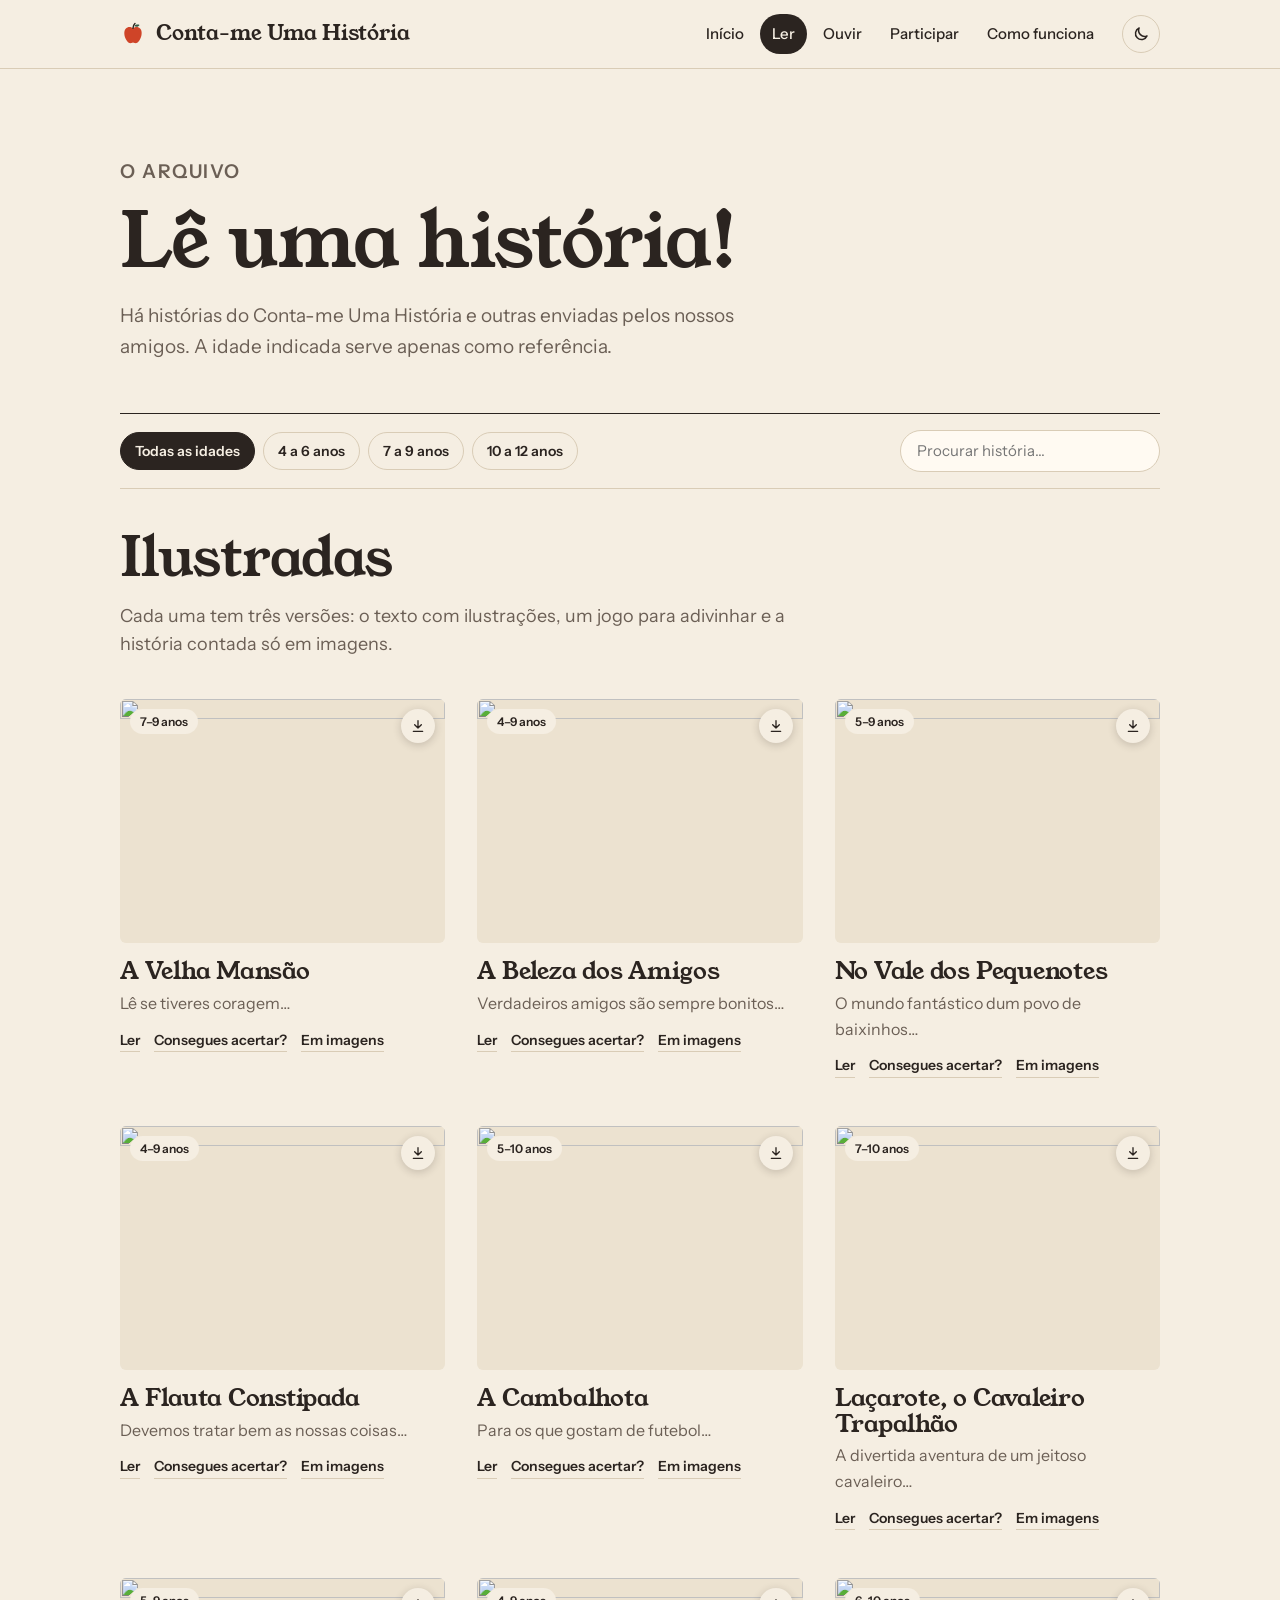
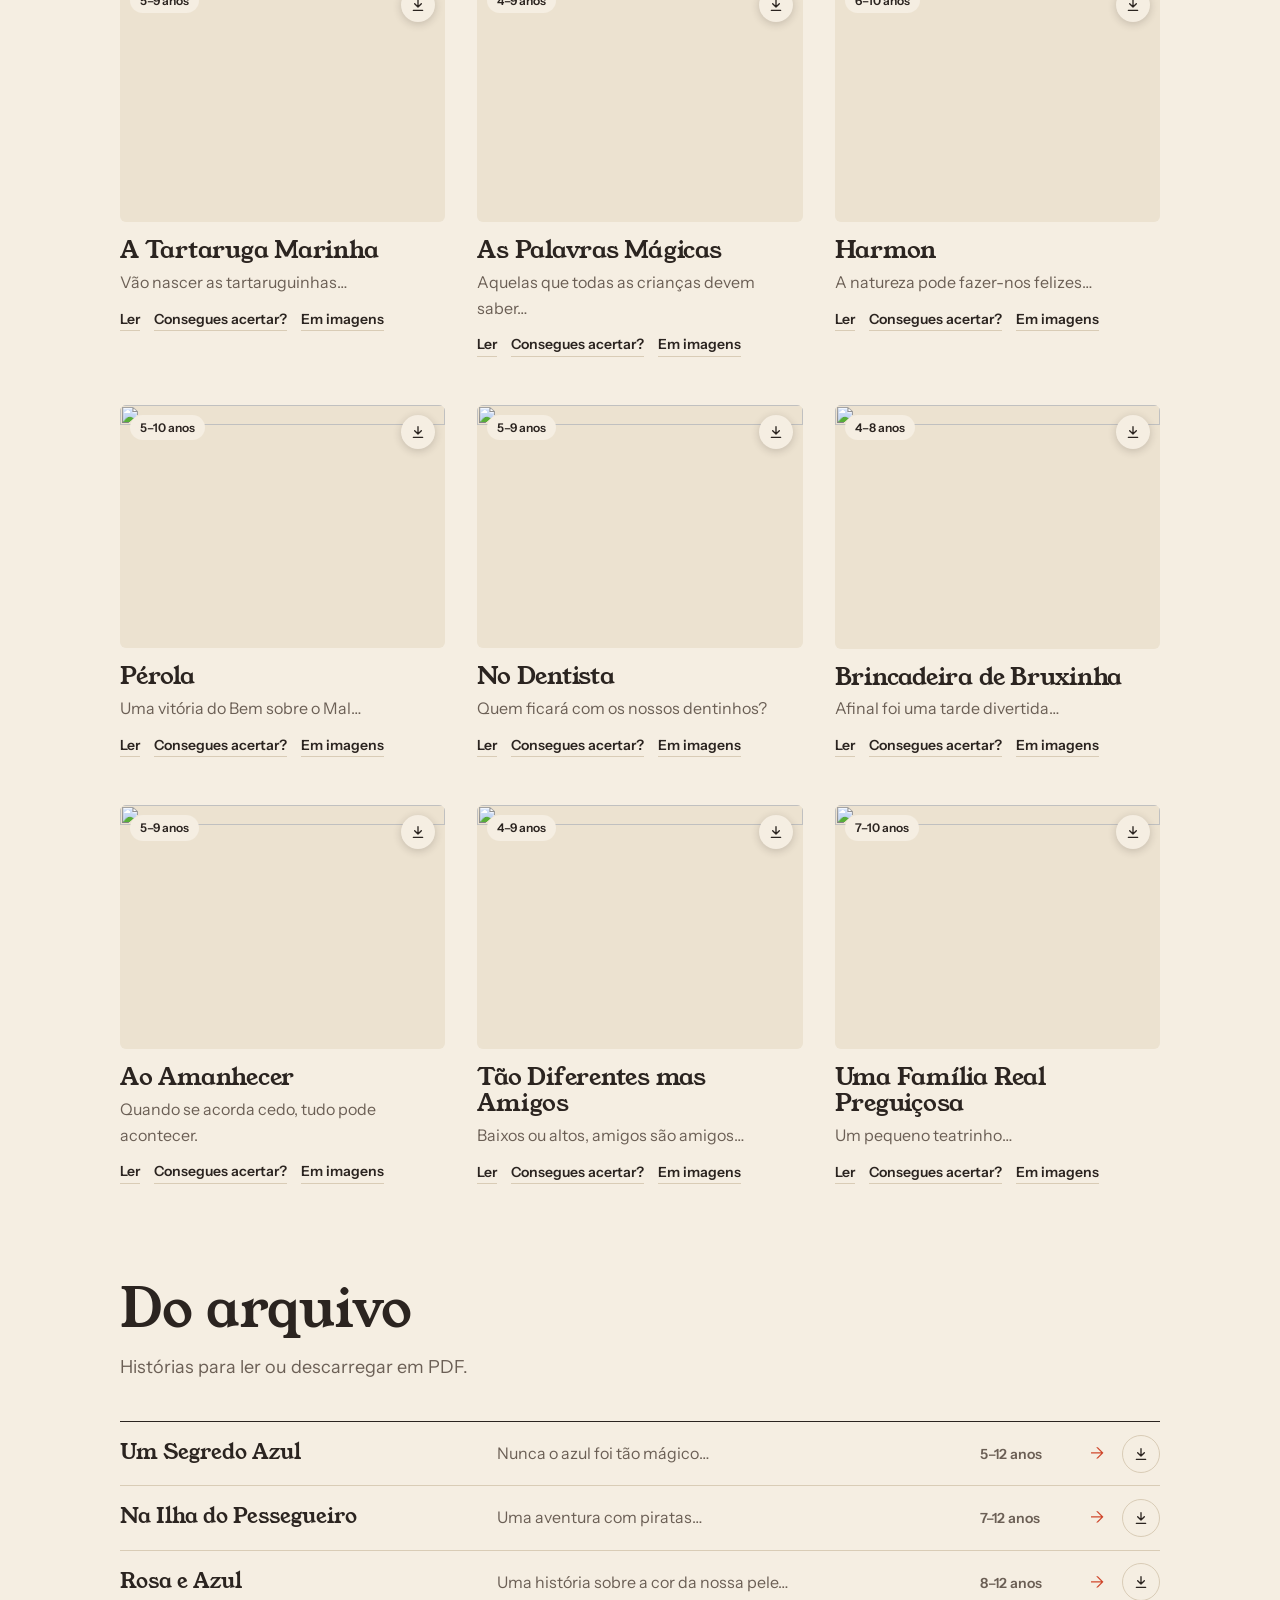
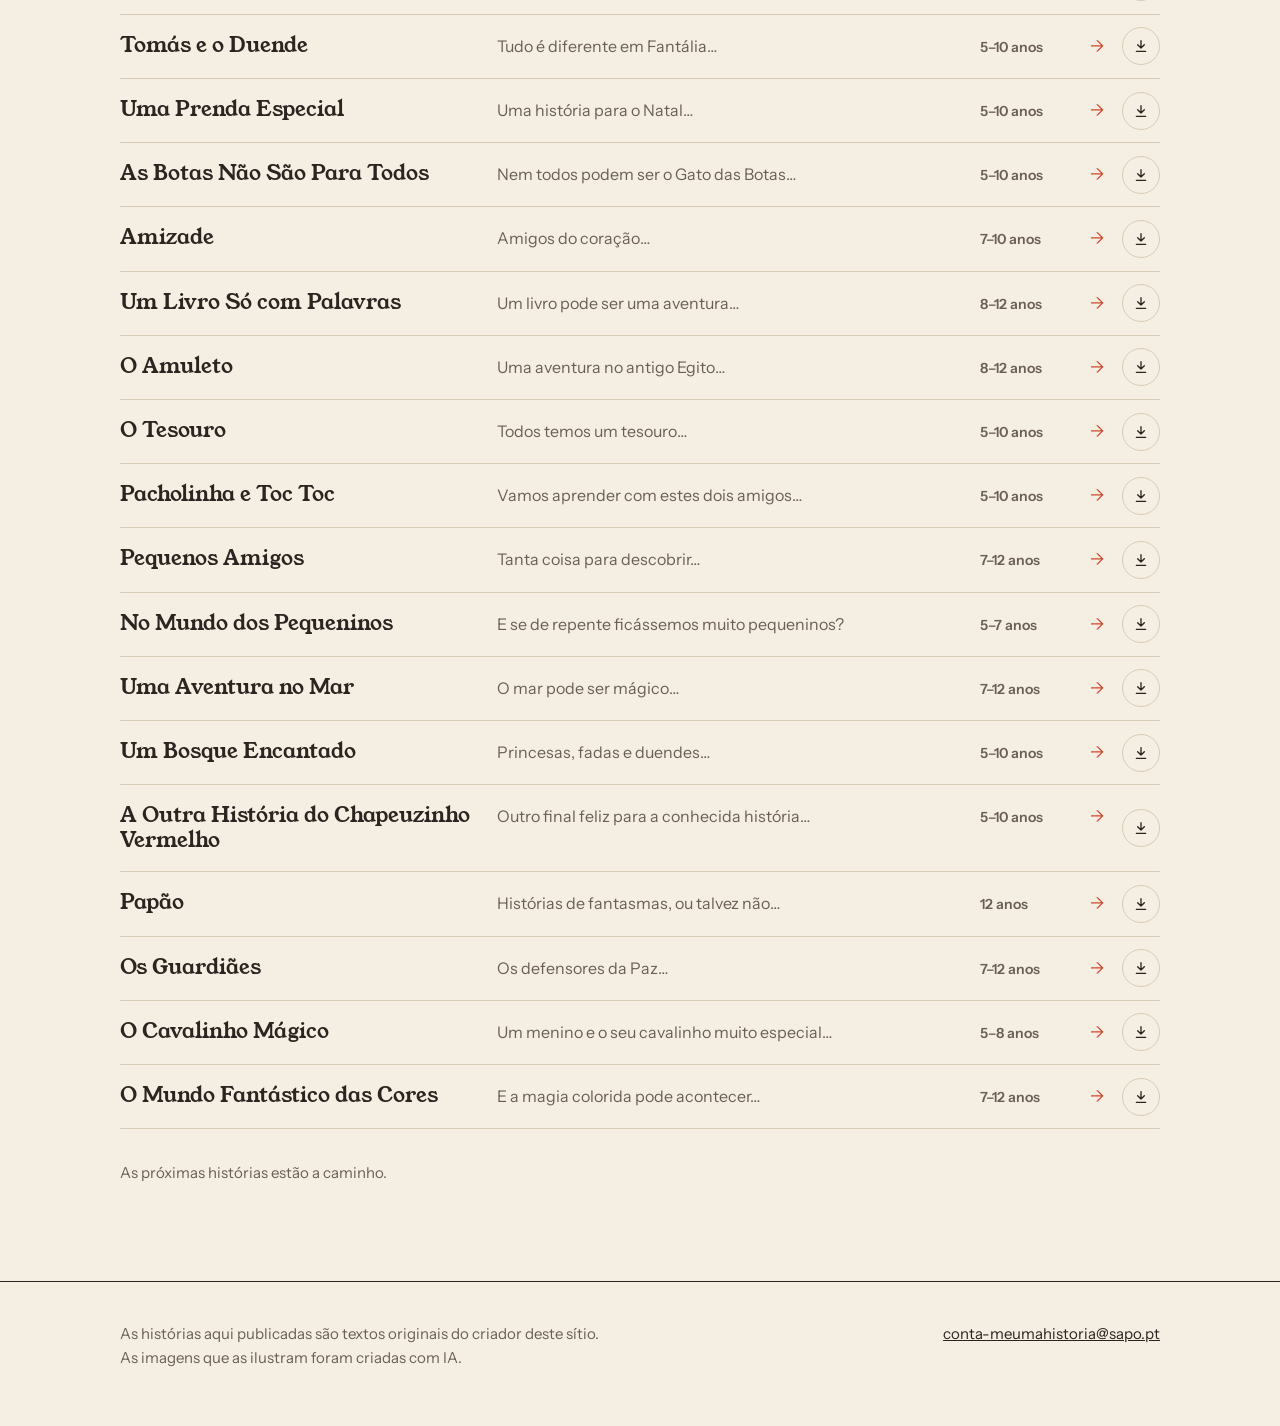
==== ler.html @ 6dd0d8d7 "Light and dark mode with a header toggle Co-Authored-By: Claude Opus 5.5 <noreply@anthropic.com>" ====
<!doctype html>
<html lang="pt-PT">
<head>
  <meta charset="utf-8">
  <meta name="viewport" content="width=device-width, initial-scale=1">
  <title>Ler · Conta-me Uma História</title>
  <script>
    // Tema antes de desenhar a página, para não piscar: o escolhido no botão ou, se nenhum, o do sistema.
    try { var tema = localStorage.getItem("tema"); } catch (e) {}
    document.documentElement.dataset.theme = tema || (matchMedia("(prefers-color-scheme: dark)").matches ? "dark" : "light");
  </script>
  <link rel="preconnect" href="https://fonts.googleapis.com">
  <link rel="preconnect" href="https://fonts.gstatic.com" crossorigin>
  <link href="https://fonts.googleapis.com/css2?family=Instrument+Sans:wght@400;500;600&family=Young+Serif&display=swap" rel="stylesheet">
  <link rel="stylesheet" href="assets/style.css">
</head>
<body data-page="ler">
  <div data-header></div>

  <main class="wrap">
    <header class="page-head">
      <p class="eyebrow">O arquivo</p>
      <h1>Lê uma história!</h1>
      <p>Há histórias do Conta-me Uma História e outras enviadas pelos nossos amigos. A idade indicada serve apenas como referência.</p>
    </header>

    <div class="toolbar">
      <div class="chips" role="group" aria-label="Filtrar por idade">
        <button class="chip" data-age="all" aria-pressed="true">Todas as idades</button>
        <button class="chip" data-age="4-6" aria-pressed="false">4 a 6 anos</button>
        <button class="chip" data-age="7-9" aria-pressed="false">7 a 9 anos</button>
        <button class="chip" data-age="10-12" aria-pressed="false">10 a 12 anos</button>
      </div>
      <input class="search" type="search" placeholder="Procurar história…" aria-label="Procurar história">
    </div>

    <section style="margin-bottom: 96px;">
      <div class="section-head">
        <h2>Ilustradas</h2>
        <p>Cada uma tem três versões: o texto com ilustrações, um jogo para adivinhar e a história contada só em imagens.</p>
      </div>
      <div class="story-grid" id="illustrated"></div>
      <p class="empty" id="illustrated-empty">Nenhuma história ilustrada corresponde à pesquisa.</p>
    </section>

    <section style="margin-bottom: 96px;">
      <div class="section-head">
        <h2>Do arquivo</h2>
        <p>Histórias para ler ou descarregar em PDF.</p>
      </div>
      <ul class="archive" id="archive"></ul>
      <p class="empty" id="archive-empty">Nenhuma história do arquivo corresponde à pesquisa.</p>
      <p class="note" style="margin-top: 32px;">As próximas histórias estão a caminho.</p>
    </section>
  </main>

  <div data-footer></div>

  <script src="assets/data.js"></script>
  <script src="assets/site.js"></script>
  <script>
    const ageLabel = ([a, b]) => a === b ? `${a} anos` : `${a}–${b} anos`;
    const norm = (s) => s.normalize("NFD").replace(/[̀-ͯ]/g, "").toLowerCase();

    const illustratedEl = document.getElementById("illustrated");
    const archiveEl = document.getElementById("archive");

    // Histórias já convertidas em livro abrem no leitor; as restantes abrem o PDF.
    const readLink = (s) => s.book
      ? `href="livro.html?h=${s.book}"`
      : `href="${s.text}" target="_blank" rel="noopener"`;

    // Descarregar: ficheiros gerados por tools/export_books.py em assets/downloads/.
    const DL_ICON = `<svg viewBox="0 0 24 24" fill="none" stroke="currentColor" stroke-width="2" stroke-linecap="round" stroke-linejoin="round" aria-hidden="true"><path d="M12 4v11m-5-5 5 5 5-5M5 20h14"/></svg>`;
    const downloadMenu = (s) => s.book ? `
      <div class="dl-wrap">
        <button class="dl-toggle" type="button" aria-haspopup="true" aria-expanded="false" aria-label="Descarregar ${s.title}" title="Descarregar">${DL_ICON}</button>
        <div class="dl-pop" hidden>
          <a href="assets/downloads/${s.book}.epub" download="${s.title}.epub"><b>EPUB</b><small>Para Apple Books, Kobo, Kindle…</small></a>
          <a href="assets/downloads/${s.book}.pdf" download="${s.title}.pdf"><b>PDF</b><small>Para imprimir ou ler no computador</small></a>
        </div>
      </div>` : "";

    illustratedEl.innerHTML = ILLUSTRATED.map((s, i) => `
      <article class="story" data-i="${i}">
        <figure>
          <a ${readLink(s)} tabindex="-1">
            <img src="${IMG(s.cover)}" alt="" loading="lazy">
          </a>
          <span class="age">${ageLabel(s.age)}</span>
        </figure>
        <h3><a ${readLink(s)}>${s.title}</a></h3>
        <p>${s.blurb}</p>
        <div class="story-links">
          <a ${readLink(s)}>Ler</a>
          <a href="${quizHref(s)}"${quizTarget(s)}>Consegues acertar?</a>
          <a href="${s.pictures}" target="_blank" rel="noopener">Em imagens</a>
        </div>
        ${downloadMenu(s)}
      </article>`).join("");

    archiveEl.innerHTML = ARCHIVE.map((s, i) => `
      <li data-i="${i}">
        <a class="row" ${s.book ? `href="livro.html?h=${s.book}"` : `href="${s.pdf}" target="_blank" rel="noopener"`}>
          <span class="t">${s.title}</span>
          <span class="b">${s.blurb}</span>
          <span class="a">${ageLabel(s.age)}</span>
          <span class="go" aria-hidden="true">${s.book ? "→" : "↗"}</span>
        </a>
        ${downloadMenu(s)}
      </li>`).join("");

    // Um menu de cada vez; fecha ao clicar fora, ao escolher um ficheiro ou com Esc.
    function closeMenus(except) {
      document.querySelectorAll(".dl-wrap.open").forEach((w) => {
        if (w === except) return;
        w.classList.remove("open");
        w.querySelector(".dl-pop").hidden = true;
        w.querySelector(".dl-toggle").setAttribute("aria-expanded", "false");
      });
    }
    document.addEventListener("click", (e) => {
      const toggle = e.target.closest(".dl-toggle");
      const wrap = e.target.closest(".dl-wrap");
      closeMenus(toggle ? wrap : null);
      if (!toggle) return;
      const open = wrap.classList.toggle("open");
      wrap.querySelector(".dl-pop").hidden = !open;
      toggle.setAttribute("aria-expanded", String(open));
    }, { signal: window.pageSignal });
    document.addEventListener("keydown", (e) => {
      if (e.key !== "Escape") return;
      const open = document.querySelector(".dl-wrap.open .dl-toggle");
      closeMenus();
      open?.focus();
    }, { signal: window.pageSignal });

    let age = "all";
    let query = "";

    function matches(s) {
      if (age !== "all") {
        const [lo, hi] = age.split("-").map(Number);
        if (s.age[1] < lo || s.age[0] > hi) return false;
      }
      if (query && !norm(s.title + " " + s.blurb).includes(query)) return false;
      return true;
    }

    const EASE = "cubic-bezier(.2,.7,.2,1)";
    const reduceMotion = matchMedia("(prefers-reduced-motion: reduce)");

    // Cópia de um item que sai, deixada no mesmo sítio enquanto desaparece.
    function ghost(el, rect) {
      const parent = el.parentElement.getBoundingClientRect();
      const g = el.cloneNode(true);
      g.hidden = false;
      g.classList.add("ghost");
      g.removeAttribute("data-i");
      Object.assign(g.style, {
        position: "absolute",
        left: `${rect.left - parent.left}px`,
        top: `${rect.top - parent.top}px`,
        width: `${rect.width}px`,
        height: `${rect.height}px`,
        margin: "0",
        pointerEvents: "none",
      });
      el.parentElement.appendChild(g);
      g.animate(
        [{ opacity: 1, transform: "none" }, { opacity: 0, transform: "scale(.94)" }],
        { duration: 200, easing: "ease-out" }
      ).finished.then(() => g.remove(), () => g.remove());
    }

    // Filtra e anima: os que ficam deslizam para o novo lugar (FLIP), os novos aparecem, os que saem desvanecem.
    function apply() {
      const groups = [
        { list: illustratedEl, items: [...illustratedEl.querySelectorAll(":scope > .story:not(.ghost)")], data: ILLUSTRATED, empty: "illustrated-empty" },
        { list: archiveEl, items: [...archiveEl.querySelectorAll(":scope > li:not(.ghost)")], data: ARCHIVE, empty: "archive-empty" },
      ];
      const all = groups.flatMap((g) => g.items);

      const before = new Map();
      all.forEach((el) => { if (!el.hidden) before.set(el, el.getBoundingClientRect()); });

      for (const g of groups) {
        let shown = 0;
        g.items.forEach((el) => {
          const ok = matches(g.data[el.dataset.i]);
          el.hidden = !ok;
          shown += ok;
        });
        document.getElementById(g.empty).classList.toggle("show", !shown);
      }

      if (reduceMotion.matches) return;

      let entering = 0;
      all.forEach((el) => {
        const was = before.get(el);
        if (el.hidden) {
          if (was) ghost(el, was);
          return;
        }
        el.getAnimations().forEach((a) => a.cancel());
        if (!was) {
          el.animate(
            [{ opacity: 0, transform: "translateY(14px) scale(.97)" }, { opacity: 1, transform: "none" }],
            { duration: 320, easing: EASE, delay: 80 + Math.min(entering++, 8) * 25, fill: "backwards" }
          );
          return;
        }
        const now = el.getBoundingClientRect();
        const dx = was.left - now.left;
        const dy = was.top - now.top;
        if (dx || dy) {
          el.animate(
            [{ transform: `translate(${dx}px, ${dy}px)` }, { transform: "none" }],
            { duration: 380, easing: EASE }
          );
        }
      });
    }

    document.querySelectorAll(".chip").forEach((chip) => chip.addEventListener("click", () => {
      age = chip.dataset.age;
      document.querySelectorAll(".chip").forEach((c) => c.setAttribute("aria-pressed", c === chip));
      apply();
    }));

    document.querySelector(".search").addEventListener("input", (e) => {
      query = norm(e.target.value.trim());
      apply();
    });
  </script>
</body>
</html>
---- assets/style.css ----
:root {
  --paper: #f5eee2;
  --paper-2: #ece2d0;
  --ink: #2b2420;
  --ink-soft: #6b5f55;
  --line: #d9ccb6;
  --apple: #cf4428;
  --apple-dark: #a8331c;
  --leaf: #2f5a45;
  --mustard: #e2a63a;
  --night: #1f1b2b;
  --card: #fffaf2;
  --on-apple: #fff;
  --frame: #fff;
  --warn-bg: #f6dcc9;

  --font-display: "Young Serif", Georgia, serif;
  --font-body: "Instrument Sans", system-ui, sans-serif;

  --wrap: 1120px;
  --gutter: clamp(16px, 4vw, 40px);
  --radius: 6px;

  /* Altura do que fica fixo no topo (cabeçalho + leitor de áudio) */
  --chrome-h: 68px;
}

html.has-player { --chrome-h: 124px; }

/* Modo escuro: o tema vem de data-theme no <html> (posto no <head> de cada página e mudado pelo botão do cabeçalho) */
:root { color-scheme: light; }
:root[data-theme="dark"] {
  color-scheme: dark;
  --paper: #1d1916;
  --paper-2: #2a241f;
  --ink: #f0e7d8;
  --ink-soft: #b3a695;
  --line: #423a32;
  --apple: #e8603f;
  --apple-dark: #f07a5c;
  --leaf: #284b3a;
  --mustard: #e7b04a;
  --night: #2a2440;
  --card: #25201c;
  --on-apple: #1d1916;
  --frame: #f0e7d8;
  --warn-bg: #4a2a20;
}
/* A barra do leitor continua escura com letras claras, só um pouco mais clara que o fundo */
:root[data-theme="dark"] .player { --ink: #322b25; --paper: #f0e7d8; }

*, *::before, *::after { box-sizing: border-box; }

html { scroll-behavior: smooth; scroll-padding-top: calc(var(--chrome-h) + 12px); }

body {
  margin: 0;
  background: var(--paper);
  color: var(--ink);
  font-family: var(--font-body);
  font-size: 17px;
  line-height: 1.6;
  -webkit-font-smoothing: antialiased;
}

img { display: block; max-width: 100%; }
a { color: inherit; }

h1, h2, h3 {
  font-family: var(--font-display);
  font-weight: 400;
  line-height: 1.08;
  margin: 0;
  letter-spacing: -0.01em;
}

p { margin: 0 0 1em; }

.wrap {
  max-width: var(--wrap);
  margin: 0 auto;
  padding: 0 var(--gutter);
}

.eyebrow {
  font-size: 13px;
  font-weight: 600;
  letter-spacing: 0.08em;
  text-transform: uppercase;
  color: var(--apple);
  margin-bottom: 14px;
}

/* ---------- Header ---------- */

.site-header {
  border-bottom: 1px solid var(--line);
  background: var(--paper);
  position: sticky;
  top: 0;
  z-index: 20;
}

.site-header .wrap {
  display: flex;
  align-items: center;
  gap: 16px;
  height: 68px;
}

.brand {
  display: flex;
  align-items: center;
  gap: 10px;
  text-decoration: none;
  font-family: var(--font-display);
  font-size: 21px;
  white-space: nowrap;
}

.brand svg { width: 26px; height: 26px; flex: none; }

.nav {
  display: flex;
  gap: 4px;
  margin-left: auto;
}

.theme-toggle {
  width: 38px;
  height: 38px;
  flex: none;
  display: grid;
  place-items: center;
  border: 1.5px solid var(--line);
  border-radius: 50%;
  background: none;
  color: var(--ink);
  cursor: pointer;
  transition: border-color 0.15s ease, background 0.15s ease;
}
.theme-toggle:hover { border-color: var(--ink); background: var(--paper-2); }
.theme-toggle svg { width: 18px; height: 18px; }

.nav a {
  text-decoration: none;
  font-size: 15px;
  font-weight: 500;
  padding: 8px 12px;
  border-radius: 999px;
}

.nav a:hover { background: var(--paper-2); }
.nav a[aria-current="page"] { background: var(--ink); color: var(--paper); }

.nav-toggle {
  display: none;
  background: none;
  border: 1px solid var(--ink);
  border-radius: 999px;
  font: inherit;
  font-size: 14px;
  font-weight: 600;
  padding: 6px 14px;
  cursor: pointer;
  color: var(--ink);
}

@media (max-width: 760px) {
  .nav-toggle { display: block; margin-left: auto; }
  .nav {
    display: none;
    position: absolute;
    top: 68px;
    left: 0;
    right: 0;
    flex-direction: column;
    background: var(--paper);
    border-bottom: 1px solid var(--line);
    padding: 8px var(--gutter) 16px;
  }
  .nav.open { display: flex; }
  .nav a { padding: 12px 0; border-radius: 0; border-bottom: 1px solid var(--line); }
  .nav a[aria-current="page"] { background: none; color: var(--apple); }
  .brand { font-size: 19px; }
}

/* Telemóveis estreitos: marca, menu e botão do tema têm de caber numa linha */
@media (max-width: 480px) {
  .site-header .wrap { gap: 10px; }
  .brand { font-size: 16px; gap: 8px; min-width: 0; }
  .brand svg { width: 22px; height: 22px; }
  .brand span { overflow: hidden; text-overflow: ellipsis; }
  .nav-toggle { padding: 6px 11px; }
  .theme-toggle { width: 34px; height: 34px; }
}

/* ---------- Audio player bar ---------- */

.player {
  position: sticky;
  top: 68px;
  z-index: 19;
  background: var(--ink);
  color: var(--paper);
}

.player[hidden] { display: none; }

.player-inner {
  display: flex;
  align-items: center;
  gap: 16px;
  height: 56px;
}

.p-info { flex: 1; min-width: 0; display: flex; flex-direction: column; line-height: 1.2; }
.p-label { font-size: 11px; font-weight: 600; letter-spacing: 0.08em; text-transform: uppercase; color: var(--mustard); }
.p-title {
  font-family: var(--font-display);
  font-size: 17px;
  color: var(--paper);
  text-decoration: none;
  white-space: nowrap;
  overflow: hidden;
  text-overflow: ellipsis;
}
.p-title:hover { text-decoration: underline; text-underline-offset: 3px; }

.p-controls { display: flex; align-items: center; gap: 6px; }

.p-btn {
  width: 38px;
  height: 38px;
  display: grid;
  place-items: center;
  border: 0;
  border-radius: 50%;
  background: transparent;
  color: var(--paper);
  cursor: pointer;
  transition: background 0.15s ease;
}
.p-btn:hover { background: rgba(255, 255, 255, 0.12); }
.p-btn svg { width: 24px; height: 24px; }
.p-main { width: 42px; height: 42px; background: var(--paper); color: var(--ink); }
.p-main:hover { background: #fff; }
.p-main svg { width: 16px; height: 16px; }
.p-close svg { width: 16px; height: 16px; }

.p-time { font-size: 13px; font-variant-numeric: tabular-nums; opacity: 0.75; min-width: 92px; text-align: right; }

/* A linha fica colada ao fundo da barra; a área de toque (e a bola) é mais alta para ser fácil de agarrar */
.p-progress {
  --p: 0;
  position: absolute;
  left: 0;
  right: 0;
  bottom: -10px;
  height: 16px;
  cursor: pointer;
  touch-action: none;
}
.p-progress::before { content: ""; position: absolute; left: 0; right: 0; top: 6px; height: 3px; background: rgba(245, 238, 226, 0.15); }
.p-progress span { position: absolute; left: 0; top: 6px; height: 3px; width: calc(var(--p) * 100%); background: var(--mustard); }
.p-progress span::after {
  content: "";
  position: absolute;
  right: -6px;
  top: -4.5px;
  width: 12px;
  height: 12px;
  border-radius: 50%;
  background: var(--mustard);
  box-shadow: 0 0 0 2px var(--ink);
  transition: transform 0.15s ease;
}
.p-progress:hover span::after, .p-progress.dragging span::after, .p-progress:focus-visible span::after { transform: scale(1.35); }
.p-progress:focus-visible { outline: none; }
.p-progress:focus-visible::before { background: rgba(245, 238, 226, 0.4); }

@media (max-width: 600px) {
  .player-inner { gap: 8px; }
  .p-time { display: none; }
  .p-controls { gap: 2px; }
}

/* ---------- Buttons ---------- */

.btn {
  display: inline-flex;
  align-items: center;
  gap: 8px;
  padding: 13px 22px;
  border-radius: 999px;
  font-weight: 600;
  font-size: 16px;
  text-decoration: none;
  border: 1.5px solid var(--ink);
  transition: transform 0.15s ease, background 0.15s ease;
}

.btn:hover { transform: translateY(-2px); }
.btn-primary { background: var(--apple); border-color: var(--apple); color: var(--on-apple); }
.btn-primary:hover { background: var(--apple-dark); border-color: var(--apple-dark); }
.btn-ghost { background: transparent; }
.btn-ghost:hover { background: var(--ink); color: var(--paper); }

/* ---------- Hero ---------- */

.hero {
  padding: clamp(48px, 8vw, 96px) 0 clamp(56px, 8vw, 100px);
}

.hero .wrap {
  display: grid;
  grid-template-columns: 1.1fr 1fr;
  gap: clamp(32px, 6vw, 80px);
  align-items: center;
}

.hero h1 {
  font-size: clamp(44px, 5.6vw, 72px);
  margin-bottom: 24px;
}

.hero h1 em {
  font-style: normal;
  color: var(--apple);
  position: relative;
  white-space: nowrap;
}

.hero h1 em::after {
  content: "";
  position: absolute;
  left: 0;
  right: 0;
  bottom: -0.08em;
  height: 0.22em;
  background: url("data:image/svg+xml,%3Csvg xmlns='http://www.w3.org/2000/svg' viewBox='0 0 200 14' preserveAspectRatio='none'%3E%3Cpath d='M2 9 C 40 3, 80 13, 120 6 S 180 4, 198 8' fill='none' stroke='%23e2a63a' stroke-width='4' stroke-linecap='round'/%3E%3C/svg%3E") no-repeat center / 100% 100%;
}

.hero .lede {
  font-size: 19px;
  color: var(--ink-soft);
  max-width: 34em;
  margin-bottom: 32px;
}

.hero-actions { display: flex; flex-wrap: wrap; gap: 12px; }

.cover-stack {
  position: relative;
  aspect-ratio: 1 / 0.92;
}

.cover-stack a {
  position: absolute;
  width: 62%;
  border: 8px solid var(--frame);
  box-shadow: 0 18px 40px -18px rgba(43, 36, 32, 0.45);
  transition: transform 0.25s ease;
}

.cover-stack a:nth-child(1) { top: 0; left: 0; transform: rotate(-5deg); }
.cover-stack a:nth-child(2) { top: 14%; right: 0; transform: rotate(4deg); }
.cover-stack a:nth-child(3) { bottom: 0; left: 18%; transform: rotate(-1.5deg); z-index: 2; }
.cover-stack a:hover { transform: rotate(0) scale(1.03); z-index: 3; }
.cover-stack img { width: 100%; aspect-ratio: 4 / 3; object-fit: cover; }

@media (max-width: 860px) {
  .hero .wrap { grid-template-columns: 1fr; }
  .cover-stack { max-width: 460px; }
}

/* ---------- Doors (ler / ouvir / escrever) ---------- */

.doors {
  border-top: 1px solid var(--ink);
}

.door {
  display: grid;
  grid-template-columns: 80px 1fr auto;
  gap: 24px;
  align-items: baseline;
  padding: 28px 0;
  border-bottom: 1px solid var(--ink);
  text-decoration: none;
  transition: padding 0.2s ease, color 0.2s ease;
}

.door .num { font-family: var(--font-display); font-size: 22px; color: var(--ink-soft); }
.door h2 { font-size: clamp(30px, 4.5vw, 52px); }
.door p { margin: 6px 0 0; color: var(--ink-soft); max-width: 36em; }
.door .arrow { font-size: 28px; transition: transform 0.2s ease; }
.door:hover { color: var(--apple); padding-left: 12px; }
.door:hover .arrow { transform: translateX(6px); }

@media (max-width: 600px) {
  .door { grid-template-columns: 1fr auto; }
  .door .num { display: none; }
}

/* ---------- Sections ---------- */

.section { padding: clamp(64px, 9vw, 112px) 0; }
.section-head { margin-bottom: 40px; max-width: 40em; }
.section-head h2 { font-size: clamp(34px, 4.5vw, 54px); margin-bottom: 14px; }
.section-head p { color: var(--ink-soft); font-size: 18px; }

/* ---------- Featured (A Velha Mansão) ---------- */

.featured {
  background: var(--night);
  color: #f1e8d8;
}

.featured .wrap {
  display: grid;
  grid-template-columns: 1fr 1fr;
  gap: clamp(32px, 6vw, 72px);
  align-items: center;
}

.featured .eyebrow { color: var(--mustard); }
.featured h2 { font-size: clamp(40px, 5.5vw, 68px); margin-bottom: 18px; }
.featured p { color: #c8bca9; font-size: 18px; max-width: 30em; }
.featured img { width: 100%; border-radius: var(--radius); }
.featured .btn-ghost { border-color: #f1e8d8; color: #f1e8d8; }
.featured .btn-ghost:hover { background: #f1e8d8; color: var(--night); }

@media (max-width: 800px) {
  .featured .wrap { grid-template-columns: 1fr; }
}

/* ---------- Audience tabs ---------- */

.tabs { display: inline-flex; border: 1.5px solid var(--ink); border-radius: 999px; padding: 4px; margin-bottom: 32px; }
.tabs button {
  font: inherit;
  font-weight: 600;
  font-size: 15px;
  padding: 9px 20px;
  border: 0;
  border-radius: 999px;
  background: none;
  color: var(--ink);
  cursor: pointer;
}
.tabs button[aria-selected="true"] { background: var(--ink); color: var(--paper); }

.tab-panel { columns: 2 320px; column-gap: 56px; font-size: 18px; }
.tab-panel p { break-inside: avoid; }
.tab-panel[hidden] { display: none; }

/* ---------- How it works ---------- */

.steps {
  display: grid;
  grid-template-columns: repeat(4, 1fr);
  gap: 0;
  border-top: 1px solid var(--line);
}

.step {
  padding: 28px 24px 8px 0;
  border-right: 1px solid var(--line);
  margin-right: 24px;
}

.step:last-child { border-right: 0; margin-right: 0; }
.step h3 { font-size: 26px; margin: 8px 0 12px; }
.step p { color: var(--ink-soft); font-size: 16px; }
.step .tag { font-size: 13px; font-weight: 600; color: var(--ink-soft); }

.pill {
  display: inline-block;
  font-size: 12px;
  font-weight: 600;
  letter-spacing: 0.04em;
  text-transform: uppercase;
  padding: 3px 10px;
  border-radius: 999px;
  background: var(--paper-2);
  color: var(--ink-soft);
}

.pill-warn { background: var(--warn-bg); color: var(--apple-dark); }

@media (max-width: 900px) {
  .steps { grid-template-columns: 1fr 1fr; }
  .step:nth-child(2) { border-right: 0; margin-right: 0; }
}

@media (max-width: 560px) {
  .steps { grid-template-columns: 1fr; }
  .step { border-right: 0; margin-right: 0; border-bottom: 1px solid var(--line); padding-bottom: 20px; }
}

/* ---------- Participate ---------- */

.participate {
  background: var(--leaf);
  color: #eef1e6;
}

.participate .wrap {
  display: grid;
  grid-template-columns: 1.2fr 1fr;
  gap: clamp(32px, 6vw, 80px);
}

.participate .eyebrow { color: var(--mustard); }
.participate h2 { font-size: clamp(36px, 5vw, 60px); margin-bottom: 18px; }
.participate p { color: #cfd8c9; font-size: 18px; }

.mail-link {
  display: inline-block;
  font-family: var(--font-display);
  font-size: clamp(22px, 3vw, 32px);
  color: #fff;
  text-decoration-color: var(--mustard);
  text-underline-offset: 6px;
  text-decoration-thickness: 2px;
  margin: 8px 0 20px;
  word-break: break-all;
}

.side-list { list-style: none; margin: 0; padding: 0; border-top: 1px solid rgba(255,255,255,0.25); }
.side-list li { padding: 20px 0; border-bottom: 1px solid rgba(255,255,255,0.25); }
.side-list h3 { font-size: 22px; margin-bottom: 6px; display: flex; gap: 10px; align-items: center; flex-wrap: wrap; }
.side-list p { font-size: 16px; margin: 0; }
.side-list a { color: #fff; }
.side-list .pill { background: rgba(255,255,255,0.15); color: #fff; }

@media (max-width: 800px) {
  .participate .wrap { grid-template-columns: 1fr; }
}

/* ---------- Visitors ---------- */

.visitors {
  display: flex;
  flex-wrap: wrap;
  gap: 12px 40px;
  list-style: none;
  padding: 0;
  margin: 0;
  counter-reset: v;
}

.visitors li {
  counter-increment: v;
  font-family: var(--font-display);
  font-size: clamp(22px, 2.6vw, 30px);
}

.visitors li::before {
  content: counter(v);
  font-family: var(--font-body);
  font-size: 13px;
  font-weight: 600;
  color: var(--apple);
  vertical-align: super;
  margin-right: 6px;
}

/* ---------- Page header (inner pages) ---------- */

.page-head { padding: clamp(48px, 7vw, 88px) 0 32px; }
.page-head h1 { font-size: clamp(44px, 6vw, 76px); margin-bottom: 18px; }
.page-head p { font-size: 19px; color: var(--ink-soft); max-width: 36em; }

/* ---------- Filters ---------- */

.toolbar {
  display: flex;
  flex-wrap: wrap;
  gap: 12px 20px;
  align-items: center;
  justify-content: space-between;
  padding: 16px 0;
  border-top: 1px solid var(--ink);
  border-bottom: 1px solid var(--line);
  margin-bottom: 40px;
  position: sticky;
  top: var(--chrome-h);
  background: var(--paper);
  z-index: 10;
}

.chips { display: flex; flex-wrap: wrap; gap: 8px; }
.chip {
  font: inherit;
  font-size: 14px;
  font-weight: 600;
  padding: 7px 14px;
  border-radius: 999px;
  border: 1.5px solid var(--line);
  background: transparent;
  color: var(--ink);
  cursor: pointer;
}
.chip:hover { border-color: var(--ink); }
.chip[aria-pressed="true"] { background: var(--ink); border-color: var(--ink); color: var(--paper); }

.search {
  font: inherit;
  font-size: 15px;
  padding: 8px 16px;
  border-radius: 999px;
  border: 1.5px solid var(--line);
  background: var(--card);
  color: var(--ink);
  width: min(260px, 100%);
}
.search:focus { outline: none; border-color: var(--ink); }

/* ---------- Story grid ---------- */

.story-grid {
  display: grid;
  grid-template-columns: repeat(auto-fill, minmax(250px, 1fr));
  gap: 48px 32px;
}

.story figure { margin: 0 0 16px; position: relative; overflow: hidden; border-radius: var(--radius); background: var(--paper-2); }
.story img { width: 100%; aspect-ratio: 4 / 3; object-fit: cover; transition: transform 0.4s ease; }
.story:hover img { transform: scale(1.04); }
.story .age {
  position: absolute;
  top: 10px;
  left: 10px;
  background: var(--paper);
  font-size: 12px;
  font-weight: 600;
  padding: 3px 10px;
  border-radius: 999px;
}
.story h3 { font-size: 24px; margin-bottom: 6px; }
.story h3 a { text-decoration: none; }
.story h3 a:hover { color: var(--apple); }
.story p { color: var(--ink-soft); font-size: 16px; margin-bottom: 12px; }

.story-links { display: flex; flex-wrap: wrap; gap: 6px 14px; font-size: 14px; font-weight: 600; }
.story-links a { text-decoration: none; border-bottom: 1.5px solid var(--line); }
.story-links a:hover { border-color: var(--apple); color: var(--apple); }

/* ---------- Archive list ---------- */

.archive { list-style: none; padding: 0; margin: 0; border-top: 1px solid var(--ink); }
.archive li { border-bottom: 1px solid var(--line); display: flex; align-items: center; gap: 8px; }
.archive .row {
  flex: 1;
  min-width: 0;
  display: grid;
  grid-template-columns: 1fr 1.3fr 90px 24px;
  gap: 20px;
  align-items: baseline;
  padding: 18px 0;
  text-decoration: none;
  transition: background 0.15s ease, padding 0.15s ease;
}
.archive .row:hover { background: var(--paper-2); padding-left: 12px; padding-right: 12px; }
.archive .t { font-family: var(--font-display); font-size: 21px; line-height: 1.2; }
.archive .b { color: var(--ink-soft); font-size: 16px; }
.archive .a { font-size: 14px; font-weight: 600; color: var(--ink-soft); }
.archive .go { color: var(--apple); }

@media (max-width: 700px) {
  .archive .row { grid-template-columns: 1fr auto; gap: 4px 12px; }
  .archive .b { grid-column: 1; grid-row: 2; }
  .archive .go { display: none; }
}

.story-grid, .archive { position: relative; }

/* ---------- Descarregar (EPUB / PDF) ---------- */

.dl-wrap { position: relative; }
.dl-wrap.open { z-index: 5; }  /* por cima dos outros cartões, por baixo da barra de filtros (10) */
.dl-toggle {
  width: 38px;
  height: 38px;
  display: grid;
  place-items: center;
  border: 1.5px solid var(--line);
  border-radius: 50%;
  background: none;
  color: var(--ink);
  cursor: pointer;
}
.dl-toggle:hover, .open .dl-toggle { border-color: var(--ink); background: var(--paper-2); }
.dl-toggle svg { width: 16px; height: 16px; }

/* Nos cartões: botão redondo no canto da ilustração, em frente à idade */
.story { position: relative; }
.story > .dl-wrap { position: absolute; top: 10px; right: 10px; }
.story .dl-toggle { width: 34px; height: 34px; border: 0; background: var(--paper); box-shadow: 0 2px 8px rgba(43, 36, 32, 0.2); }
.story .dl-toggle:hover, .story .open .dl-toggle { background: var(--ink); color: var(--paper); }
.dl-pop {
  position: absolute;
  top: calc(100% + 8px);
  right: 0;
  width: 240px;
  padding: 6px;
  background: var(--card);
  border: 1px solid var(--line);
  border-radius: 12px;
  box-shadow: 0 14px 34px -12px rgba(43, 36, 32, 0.35);
  font-size: 15px;
  font-weight: 400;
}
.dl-pop[hidden] { display: none; }
.dl-pop a { display: block; padding: 9px 12px; border-radius: 8px; text-decoration: none; border: 0; }
.dl-pop a:hover, .dl-pop a:focus-visible { background: var(--paper-2); color: var(--ink); }
.dl-pop b { display: block; font-weight: 600; }
.dl-pop small { display: block; font-size: 13px; color: var(--ink-soft); }

.empty { color: var(--ink-soft); padding: 24px 0; display: none; }
.empty.show { display: block; animation: fade-in 0.3s ease 0.15s backwards; }

@keyframes fade-in { from { opacity: 0; transform: translateY(6px); } }
@media (prefers-reduced-motion: reduce) { .empty.show { animation: none; } }

.note { font-size: 15px; color: var(--ink-soft); }

/* ---------- Audio ---------- */

.tracks { list-style: none; padding: 0; margin: 0; border-top: 1px solid var(--ink); }
.track {
  display: grid;
  grid-template-columns: 48px 1fr auto;
  gap: 20px;
  align-items: center;
  padding: 16px 0;
  border-bottom: 1px solid var(--line);
}
.track .play {
  width: 48px;
  height: 48px;
  border-radius: 50%;
  border: 1.5px solid var(--ink);
  background: transparent;
  color: var(--ink);
  cursor: pointer;
  display: grid;
  place-items: center;
  transition: background 0.15s ease;
}
.track .play:hover { background: var(--ink); color: var(--paper); }
.track.playing .play { background: var(--apple); border-color: var(--apple); color: var(--on-apple); }
.track .play svg { width: 16px; height: 16px; }
.track .t { font-family: var(--font-display); font-size: 22px; line-height: 1.2; }
.track .t small { font-family: var(--font-body); font-size: 13px; color: var(--ink-soft); margin-left: 8px; }
.track .d { font-variant-numeric: tabular-nums; color: var(--ink-soft); font-size: 15px; }
.track .bar { --p: 0; grid-column: 2 / 4; position: relative; height: 20px; margin: -8px 0; display: none; cursor: pointer; touch-action: none; }
.track.playing .bar, .track.paused .bar { display: block; }
.track .bar::before { content: ""; position: absolute; left: 0; right: 0; top: 8.5px; height: 3px; background: var(--line); border-radius: 2px; }
.track .bar span { position: absolute; left: 0; top: 8.5px; height: 3px; width: calc(var(--p) * 100%); background: var(--apple); border-radius: 2px; }
.track .bar span::after {
  content: "";
  position: absolute;
  right: -7px;
  top: -5.5px;
  width: 14px;
  height: 14px;
  border-radius: 50%;
  background: var(--apple);
  box-shadow: 0 1px 4px rgba(43, 36, 32, 0.3);
  transition: transform 0.15s ease;
}
.track .bar:hover span::after, .track .bar.dragging span::after, .track .bar:focus-visible span::after { transform: scale(1.3); }
.track .bar:focus-visible { outline: none; }
.track .bar:focus-visible::before { background: var(--ink-soft); }

.tip {
  display: flex;
  gap: 14px;
  align-items: flex-start;
  background: var(--paper-2);
  padding: 18px 20px;
  border-radius: var(--radius);
  font-size: 16px;
  margin-bottom: 40px;
  max-width: 44em;
}
.tip svg { width: 22px; height: 22px; flex: none; margin-top: 2px; color: var(--apple); }

/* ---------- Footer ---------- */

.site-footer {
  border-top: 1px solid var(--ink);
  padding: 40px 0 56px;
  font-size: 15px;
  color: var(--ink-soft);
}

.site-footer .wrap {
  display: flex;
  flex-wrap: wrap;
  gap: 16px 40px;
  justify-content: space-between;
}

.site-footer a { color: var(--ink); }
.site-footer p { margin: 0; }
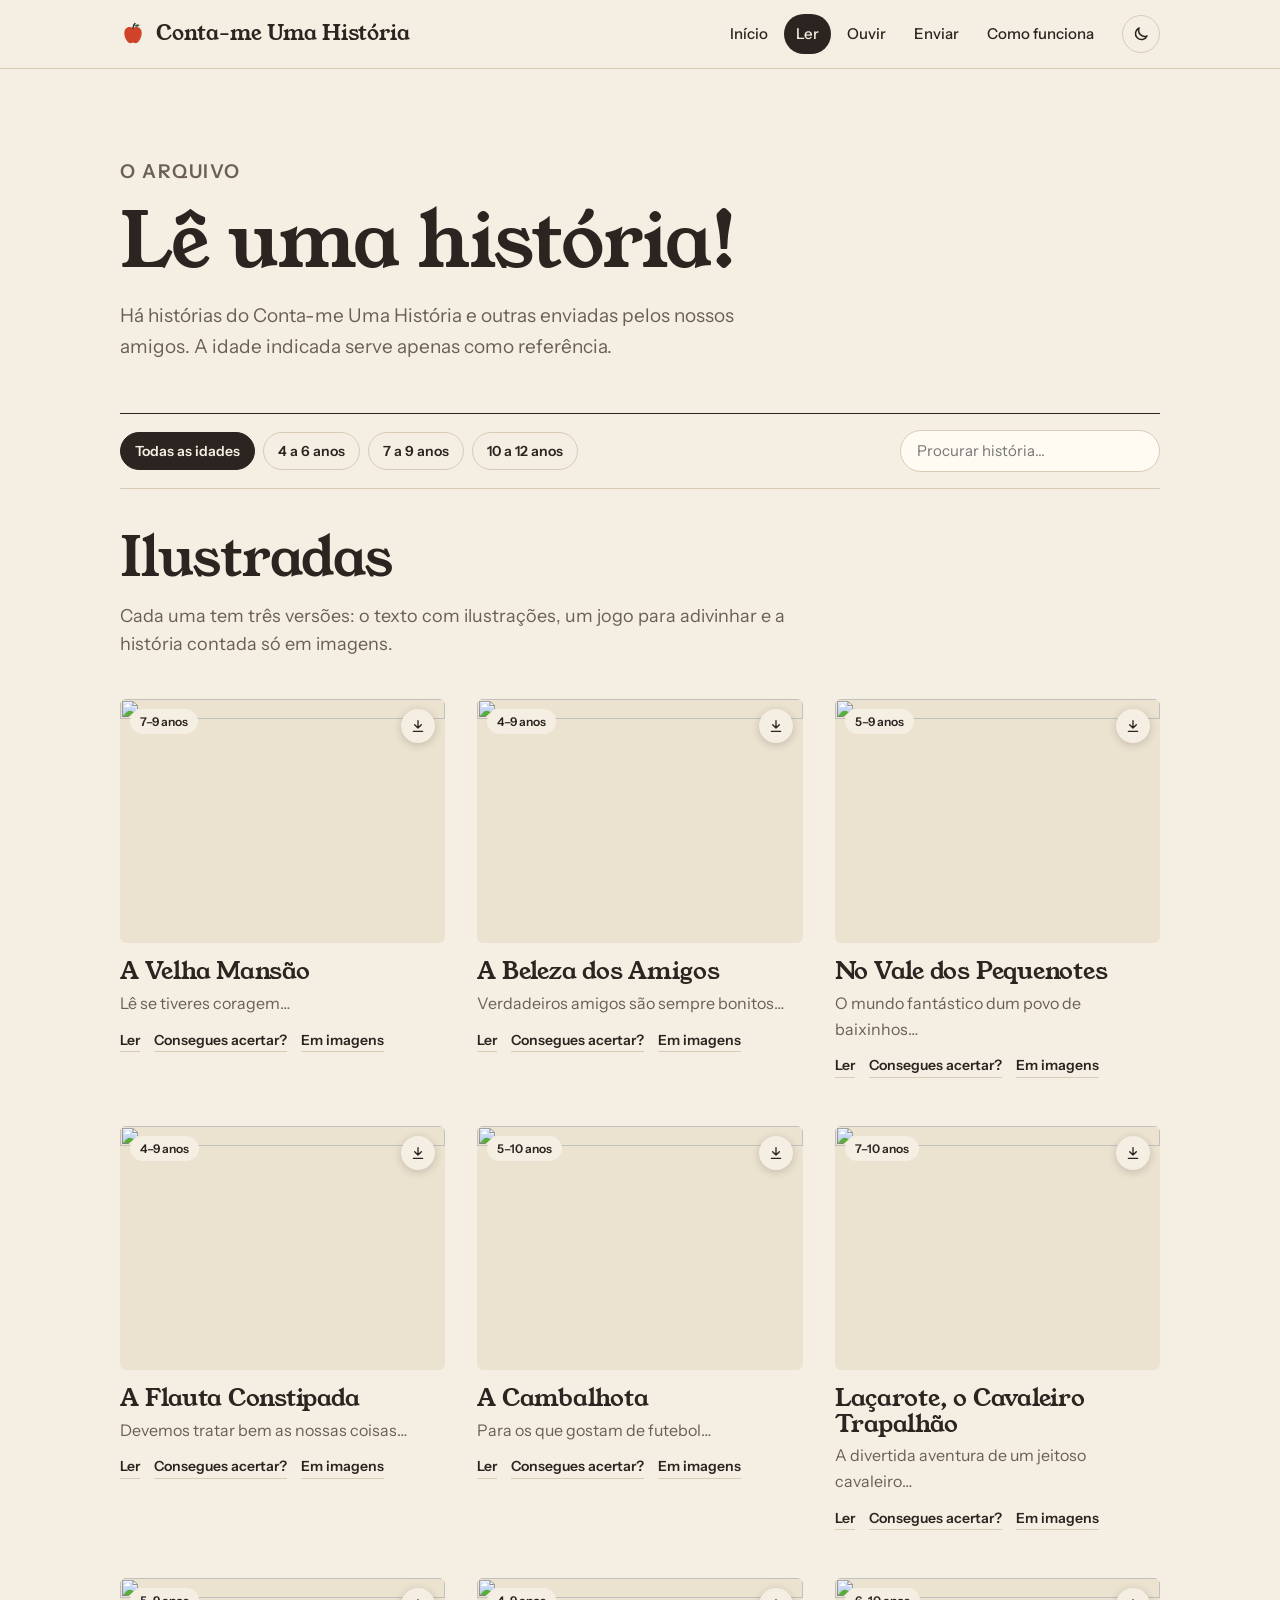
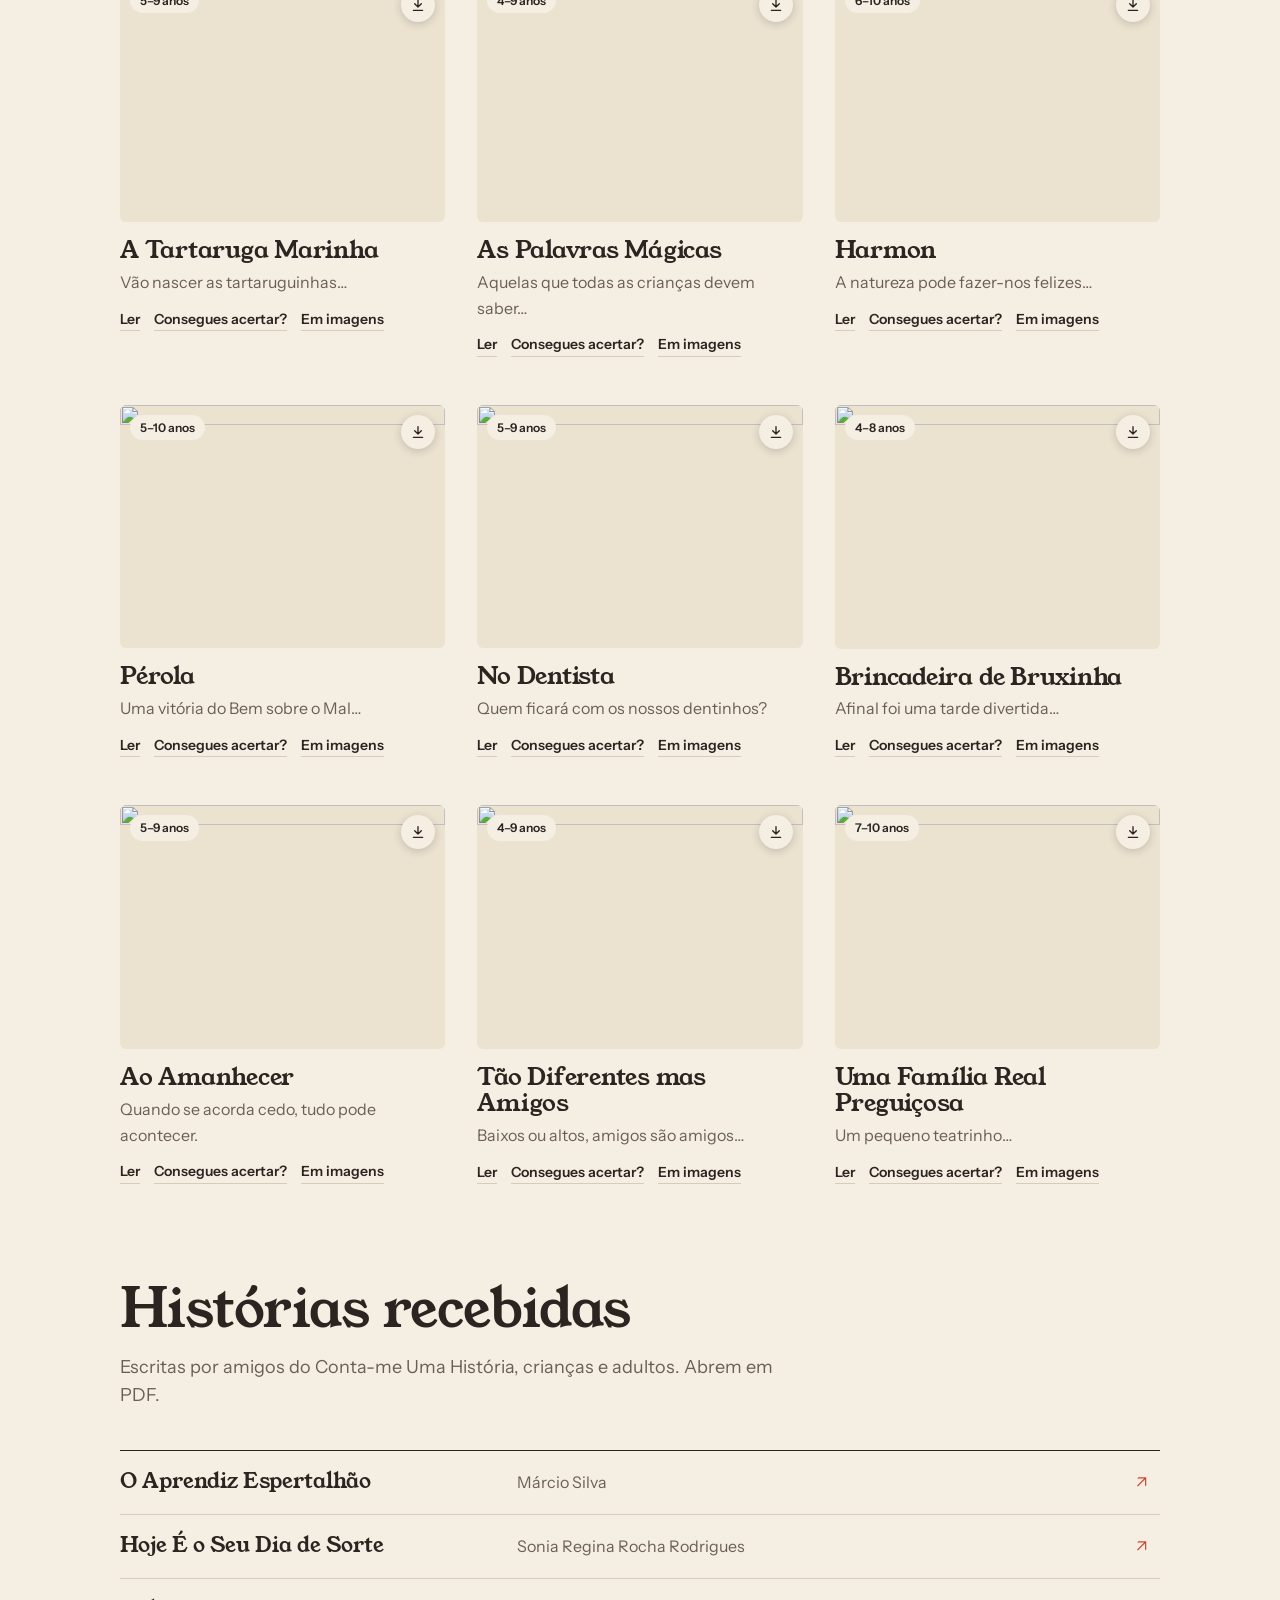
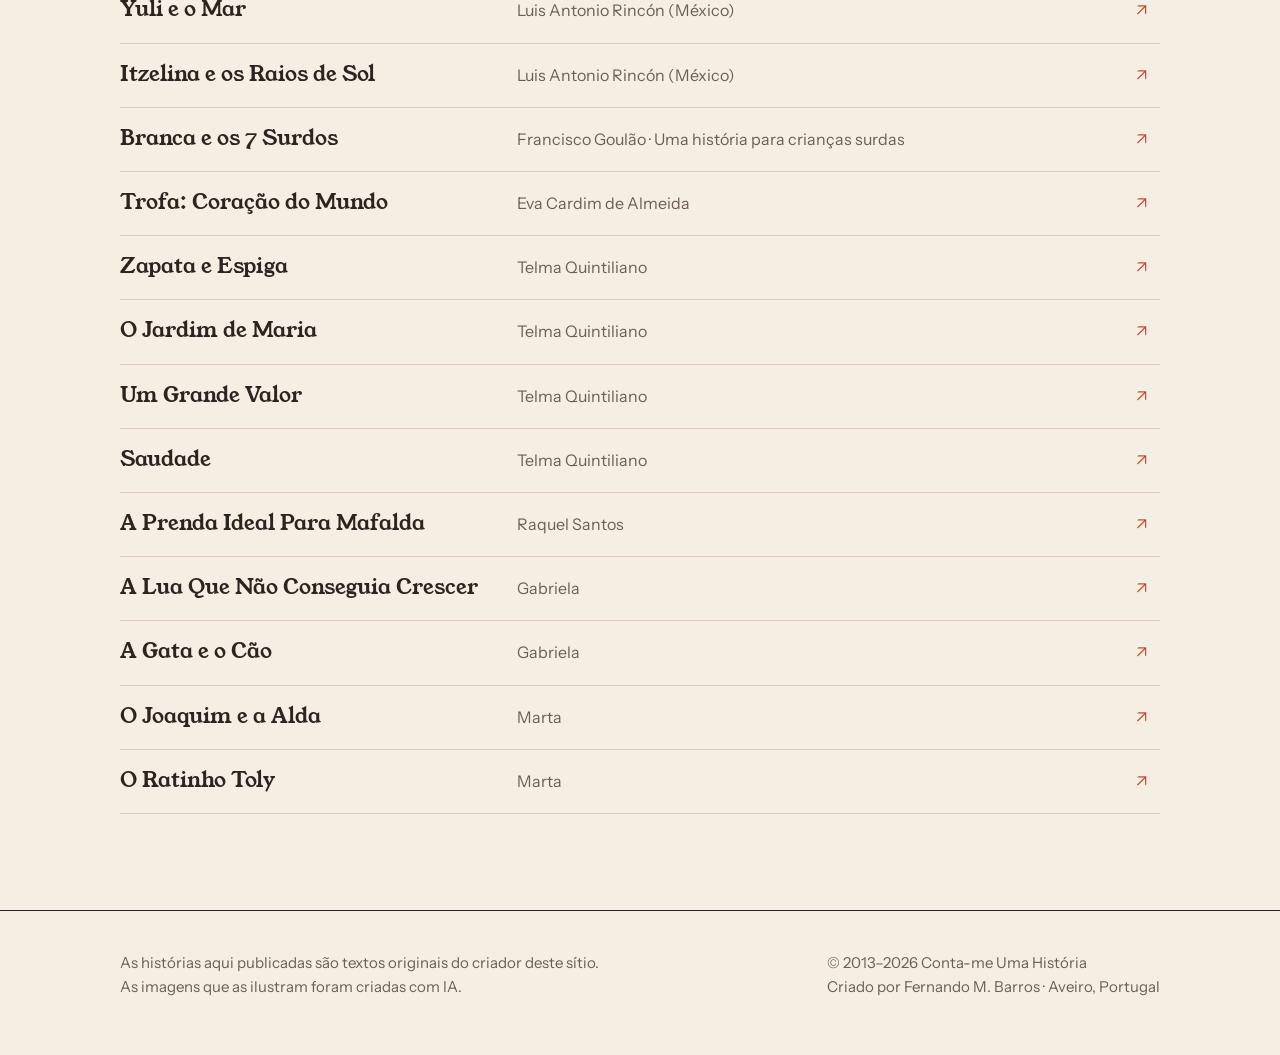
==== commit ffb7c006: "Match the updated original site Remove the unrevised archive stories, the request option, the sapo.p" ====
--- a/ler.html
+++ b/ler.html
@@ -45,12 +45,11 @@
 
     <section style="margin-bottom: 96px;">
       <div class="section-head">
-        <h2>Do arquivo</h2>
-        <p>Histórias para ler ou descarregar em PDF.</p>
+        <h2>Histórias recebidas</h2>
+        <p>Escritas por amigos do Conta-me Uma História, crianças e adultos. Abrem em PDF.</p>
       </div>
-      <ul class="archive" id="archive"></ul>
-      <p class="empty" id="archive-empty">Nenhuma história do arquivo corresponde à pesquisa.</p>
-      <p class="note" style="margin-top: 32px;">As próximas histórias estão a caminho.</p>
+      <ul class="archive" id="received"></ul>
+      <p class="empty" id="received-empty">Nenhuma história recebida corresponde à pesquisa.</p>
     </section>
   </main>
 
@@ -63,7 +62,7 @@
     const norm = (s) => s.normalize("NFD").replace(/[̀-ͯ]/g, "").toLowerCase();
 
     const illustratedEl = document.getElementById("illustrated");
-    const archiveEl = document.getElementById("archive");
+    const receivedEl = document.getElementById("received");
 
     // Histórias já convertidas em livro abrem no leitor; as restantes abrem o PDF.
     const readLink = (s) => s.book
@@ -99,15 +98,14 @@
         ${downloadMenu(s)}
       </article>`).join("");
 
-    archiveEl.innerHTML = ARCHIVE.map((s, i) => `
+    receivedEl.innerHTML = RECEIVED.map((s, i) => `
       <li data-i="${i}">
-        <a class="row" ${s.book ? `href="livro.html?h=${s.book}"` : `href="${s.pdf}" target="_blank" rel="noopener"`}>
+        <a class="row" href="${s.pdf}" target="_blank" rel="noopener">
           <span class="t">${s.title}</span>
-          <span class="b">${s.blurb}</span>
-          <span class="a">${ageLabel(s.age)}</span>
-          <span class="go" aria-hidden="true">${s.book ? "→" : "↗"}</span>
+          <span class="b">${s.author}${s.note ? ` · ${s.note}` : ""}</span>
+          <span class="a"></span>
+          <span class="go" aria-hidden="true">↗</span>
         </a>
-        ${downloadMenu(s)}
       </li>`).join("");
 
     // Um menu de cada vez; fecha ao clicar fora, ao escolher um ficheiro ou com Esc.
@@ -139,11 +137,12 @@
     let query = "";
 
     function matches(s) {
-      if (age !== "all") {
+      // As histórias recebidas não têm idade indicada, por isso o filtro de idade não as esconde.
+      if (age !== "all" && s.age) {
         const [lo, hi] = age.split("-").map(Number);
         if (s.age[1] < lo || s.age[0] > hi) return false;
       }
-      if (query && !norm(s.title + " " + s.blurb).includes(query)) return false;
+      if (query && !norm([s.title, s.blurb, s.author, s.note].filter(Boolean).join(" ")).includes(query)) return false;
       return true;
     }
 
@@ -177,7 +176,7 @@
     function apply() {
       const groups = [
         { list: illustratedEl, items: [...illustratedEl.querySelectorAll(":scope > .story:not(.ghost)")], data: ILLUSTRATED, empty: "illustrated-empty" },
-        { list: archiveEl, items: [...archiveEl.querySelectorAll(":scope > li:not(.ghost)")], data: ARCHIVE, empty: "archive-empty" },
+        { list: receivedEl, items: [...receivedEl.querySelectorAll(":scope > li:not(.ghost)")], data: RECEIVED, empty: "received-empty" },
       ];
       const all = groups.flatMap((g) => g.items);
 
--- a/assets/style.css
+++ b/assets/style.css
@@ -12,7 +12,6 @@
   --card: #fffaf2;
   --on-apple: #fff;
   --frame: #fff;
-  --warn-bg: #f6dcc9;
 
   --font-display: "Young Serif", Georgia, serif;
   --font-body: "Instrument Sans", system-ui, sans-serif;
@@ -44,7 +43,6 @@
   --card: #25201c;
   --on-apple: #1d1916;
   --frame: #f0e7d8;
-  --warn-bg: #4a2a20;
 }
 /* A barra do leitor continua escura com letras claras, só um pouco mais clara que o fundo */
 :root[data-theme="dark"] .player { --ink: #322b25; --paper: #f0e7d8; }
@@ -459,7 +457,7 @@
 
 .steps {
   display: grid;
-  grid-template-columns: repeat(4, 1fr);
+  grid-template-columns: repeat(3, 1fr);
   gap: 0;
   border-top: 1px solid var(--line);
 }
@@ -475,26 +473,7 @@
 .step p { color: var(--ink-soft); font-size: 16px; }
 .step .tag { font-size: 13px; font-weight: 600; color: var(--ink-soft); }
 
-.pill {
-  display: inline-block;
-  font-size: 12px;
-  font-weight: 600;
-  letter-spacing: 0.04em;
-  text-transform: uppercase;
-  padding: 3px 10px;
-  border-radius: 999px;
-  background: var(--paper-2);
-  color: var(--ink-soft);
-}
-
-.pill-warn { background: var(--warn-bg); color: var(--apple-dark); }
-
-@media (max-width: 900px) {
-  .steps { grid-template-columns: 1fr 1fr; }
-  .step:nth-child(2) { border-right: 0; margin-right: 0; }
-}
-
-@media (max-width: 560px) {
+@media (max-width: 760px) {
   .steps { grid-template-columns: 1fr; }
   .step { border-right: 0; margin-right: 0; border-bottom: 1px solid var(--line); padding-bottom: 20px; }
 }
@@ -508,8 +487,7 @@
 
 .participate .wrap {
   display: grid;
-  grid-template-columns: 1.2fr 1fr;
-  gap: clamp(32px, 6vw, 80px);
+  grid-template-columns: minmax(0, 760px);
 }
 
 .participate .eyebrow { color: var(--mustard); }
@@ -528,44 +506,11 @@
   word-break: break-all;
 }
 
-.side-list { list-style: none; margin: 0; padding: 0; border-top: 1px solid rgba(255,255,255,0.25); }
-.side-list li { padding: 20px 0; border-bottom: 1px solid rgba(255,255,255,0.25); }
-.side-list h3 { font-size: 22px; margin-bottom: 6px; display: flex; gap: 10px; align-items: center; flex-wrap: wrap; }
-.side-list p { font-size: 16px; margin: 0; }
-.side-list a { color: #fff; }
-.side-list .pill { background: rgba(255,255,255,0.15); color: #fff; }
 
 @media (max-width: 800px) {
   .participate .wrap { grid-template-columns: 1fr; }
 }
 
-/* ---------- Visitors ---------- */
-
-.visitors {
-  display: flex;
-  flex-wrap: wrap;
-  gap: 12px 40px;
-  list-style: none;
-  padding: 0;
-  margin: 0;
-  counter-reset: v;
-}
-
-.visitors li {
-  counter-increment: v;
-  font-family: var(--font-display);
-  font-size: clamp(22px, 2.6vw, 30px);
-}
-
-.visitors li::before {
-  content: counter(v);
-  font-family: var(--font-body);
-  font-size: 13px;
-  font-weight: 600;
-  color: var(--apple);
-  vertical-align: super;
-  margin-right: 6px;
-}
 
 /* ---------- Page header (inner pages) ---------- */
 
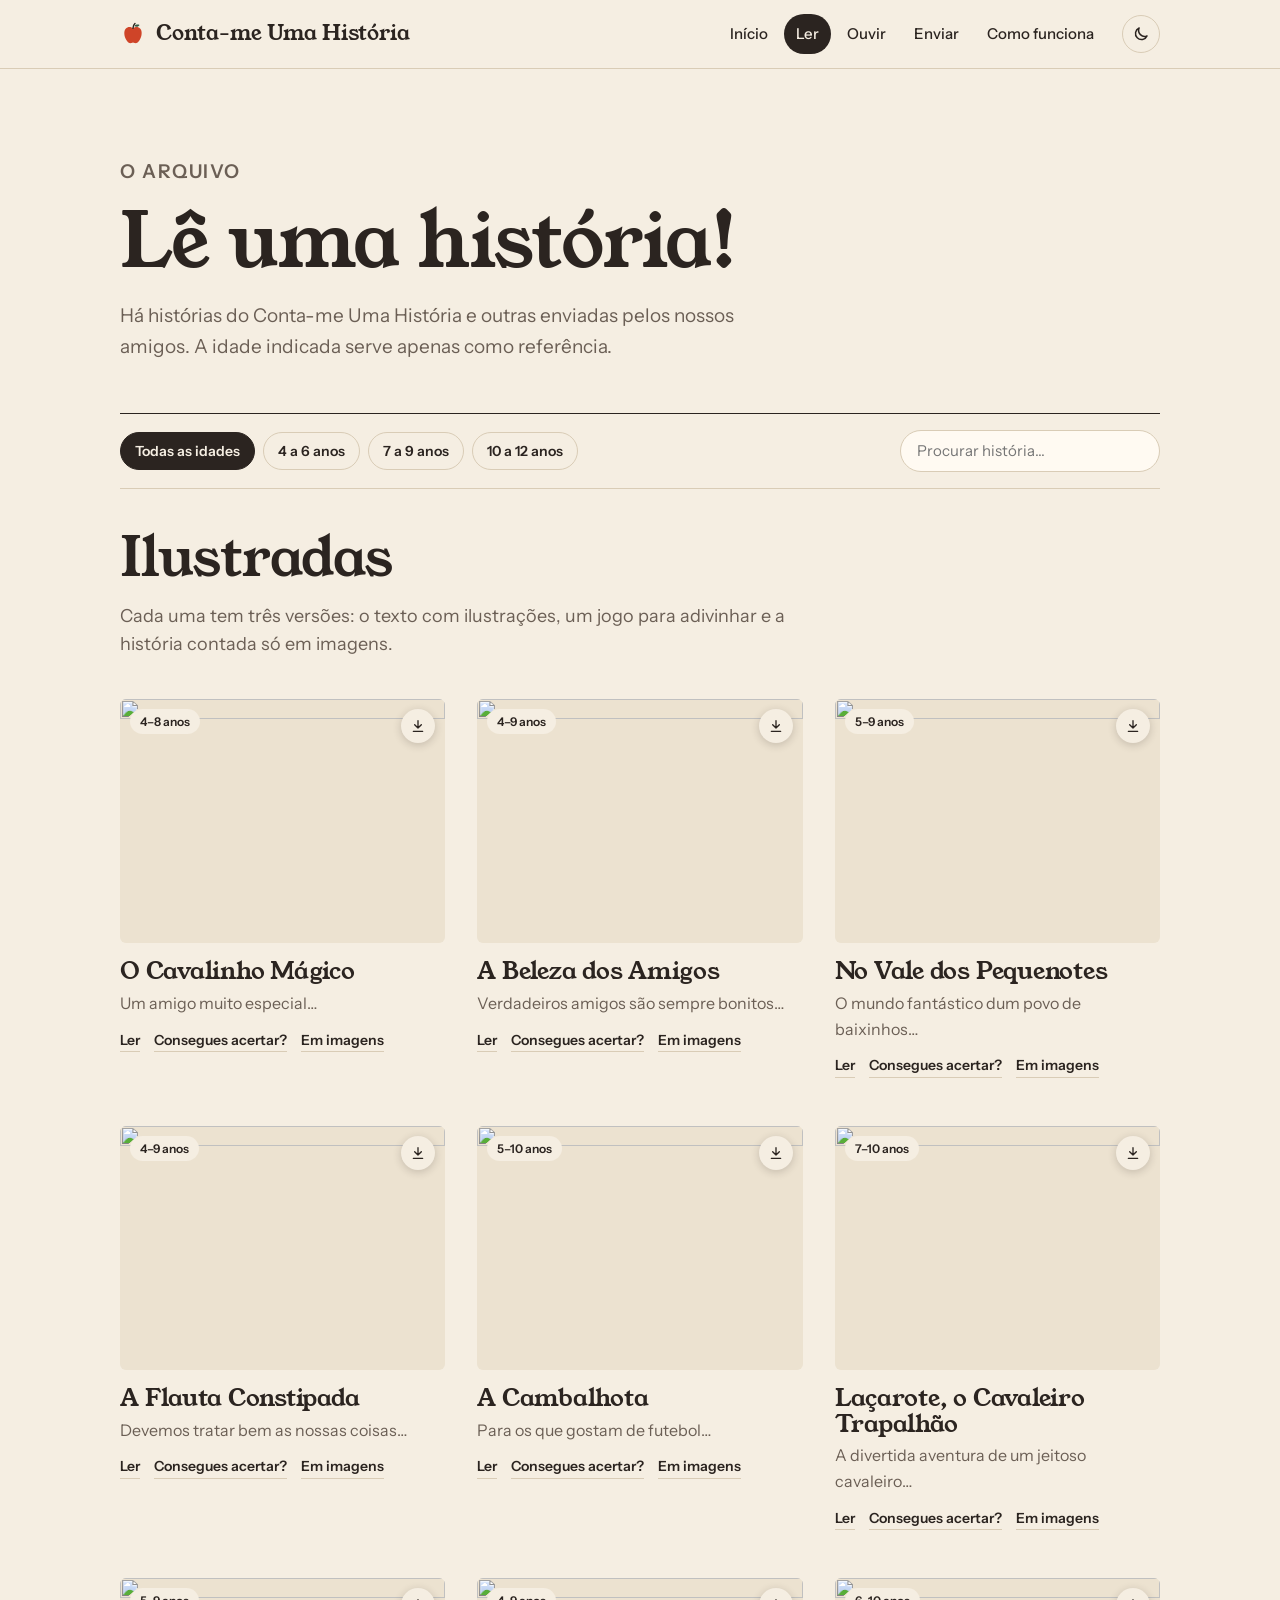
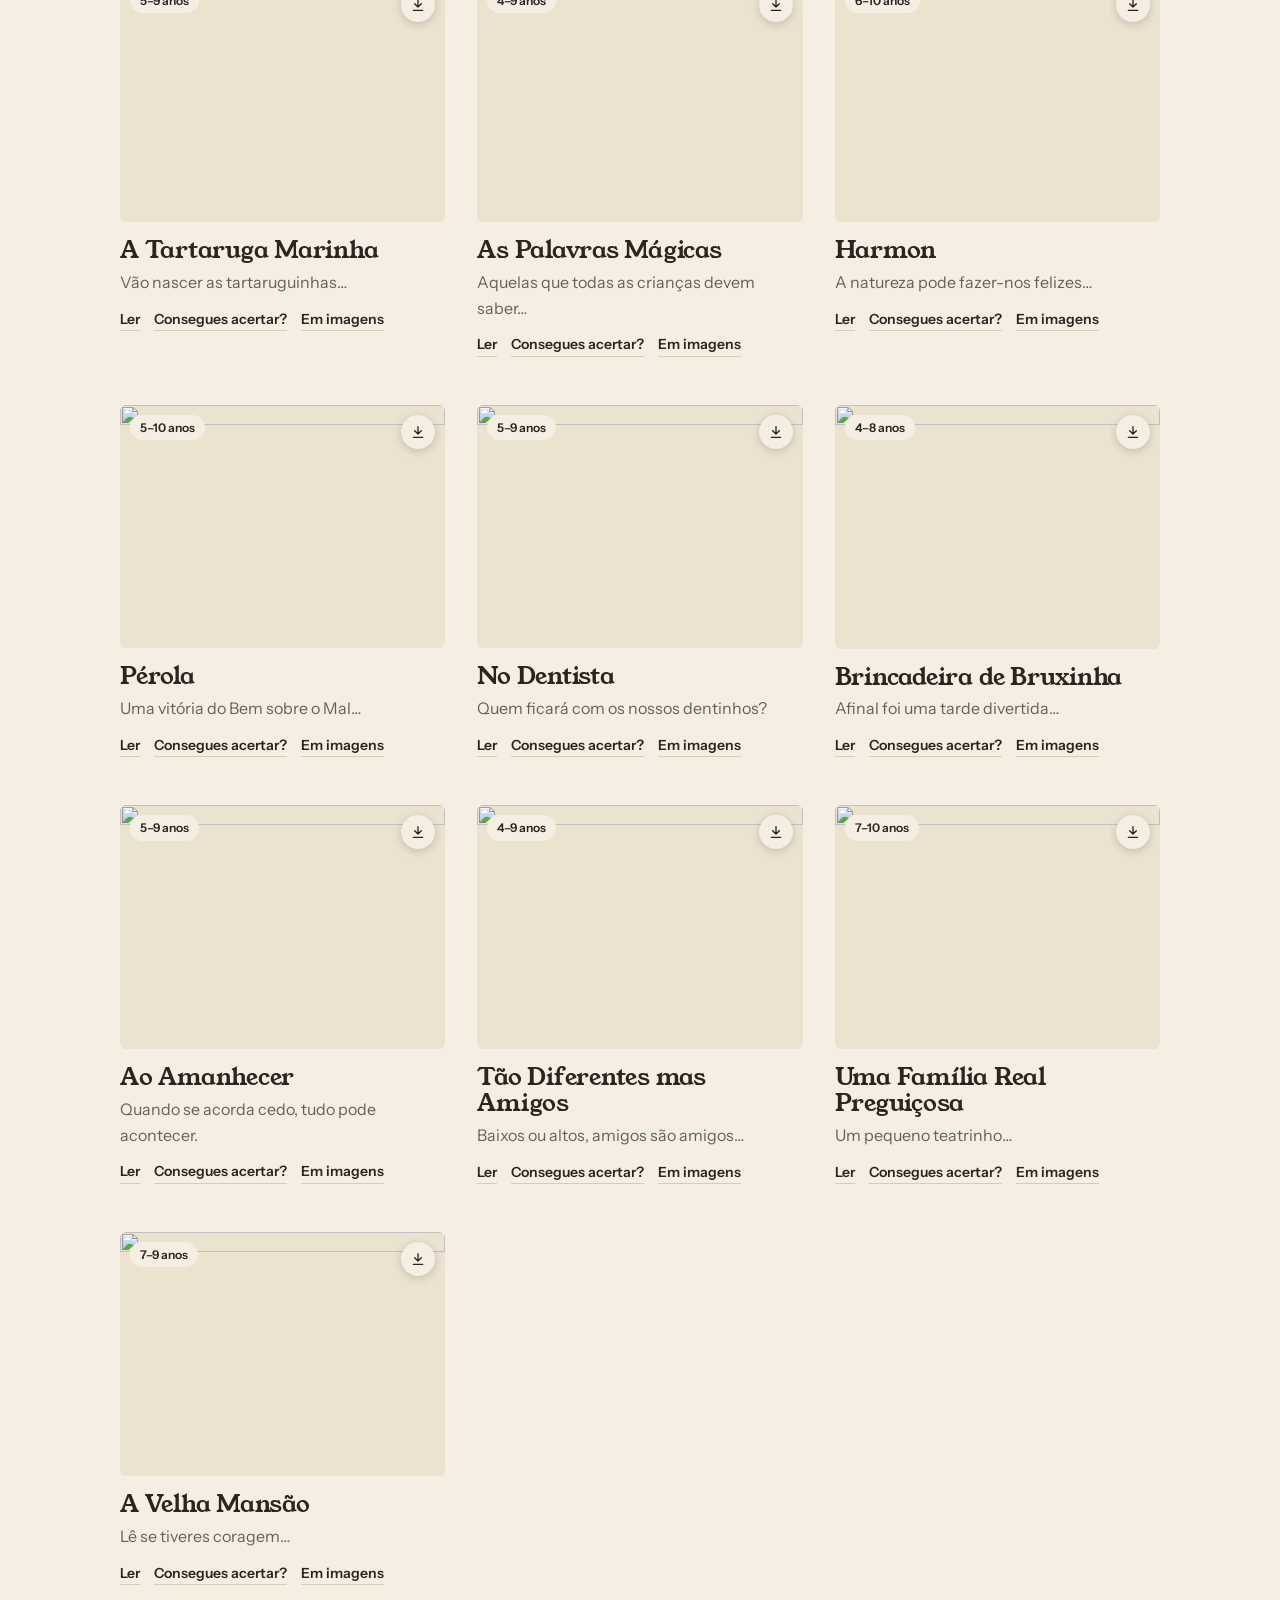
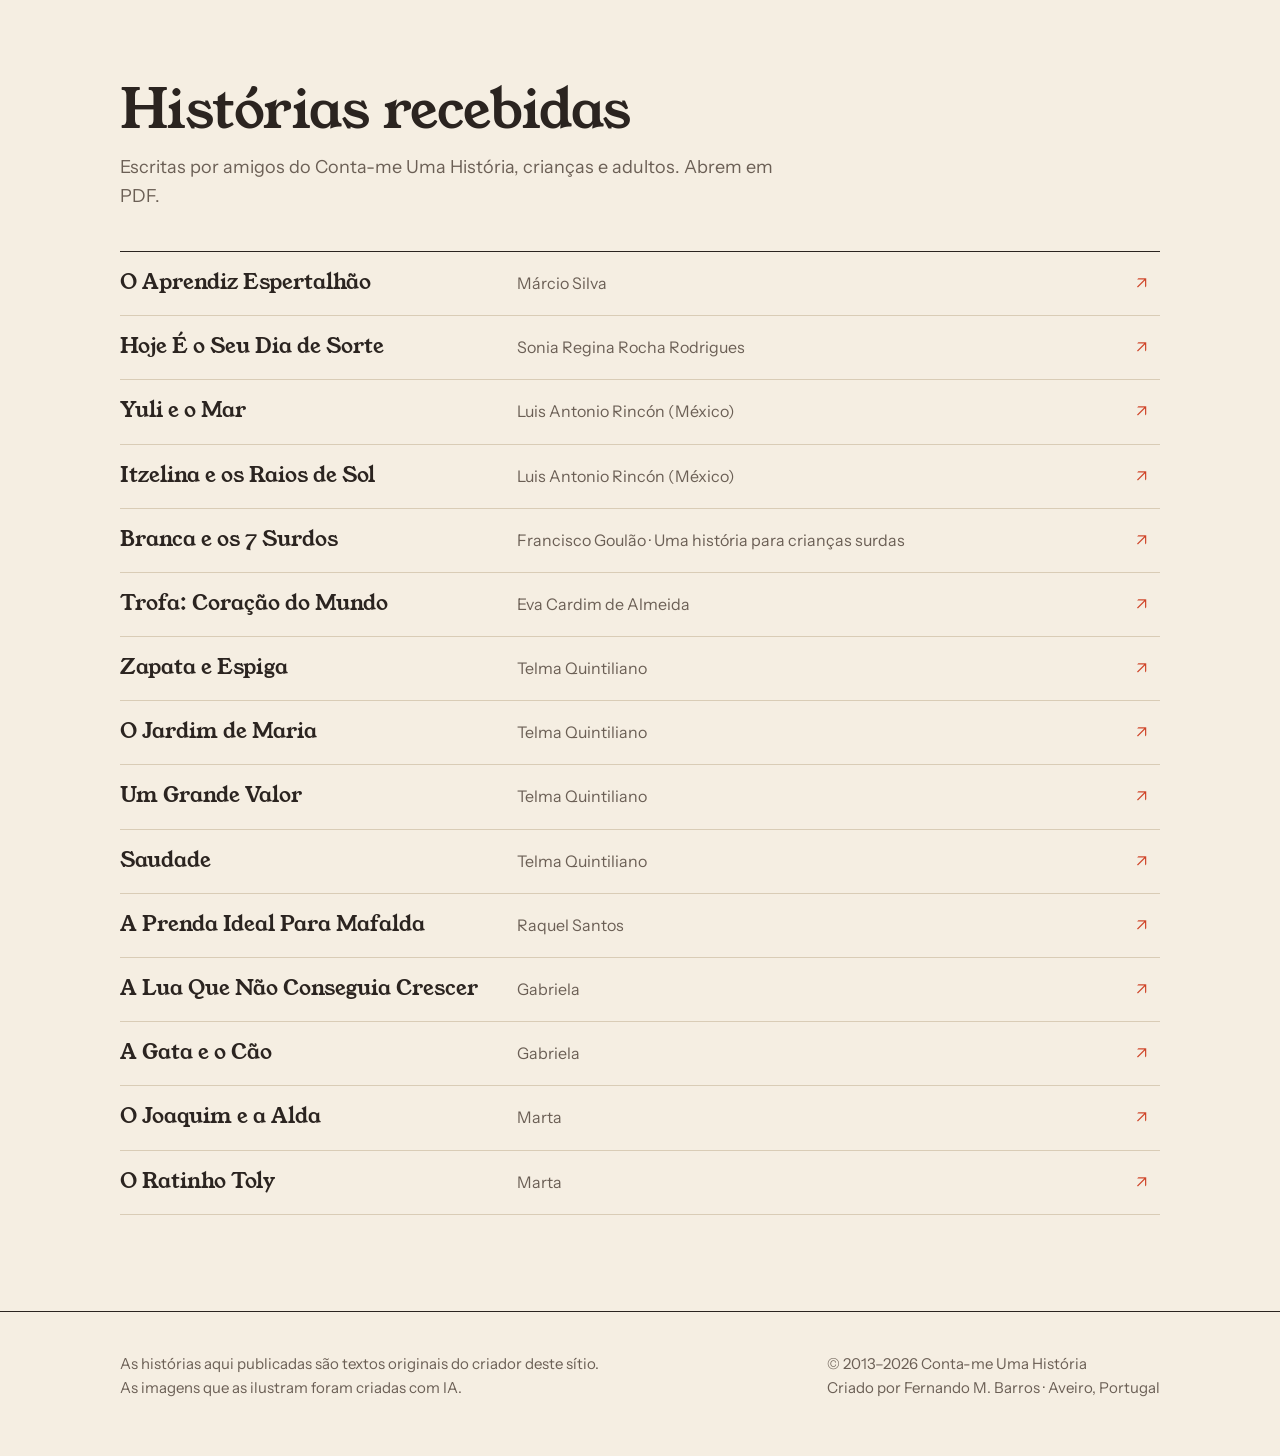
==== commit de51b638: "Add O Cavalinho Mágico and feature it on the home page - New book, quiz, EPUB and PDF for O Cavalinh" ====
--- a/ler.html
+++ b/ler.html
@@ -55,7 +55,7 @@
 
   <div data-footer></div>
 
-  <script src="assets/data.js"></script>
+  <script src="assets/data.js?v=2"></script>
   <script src="assets/site.js"></script>
   <script>
     const ageLabel = ([a, b]) => a === b ? `${a} anos` : `${a}–${b} anos`;
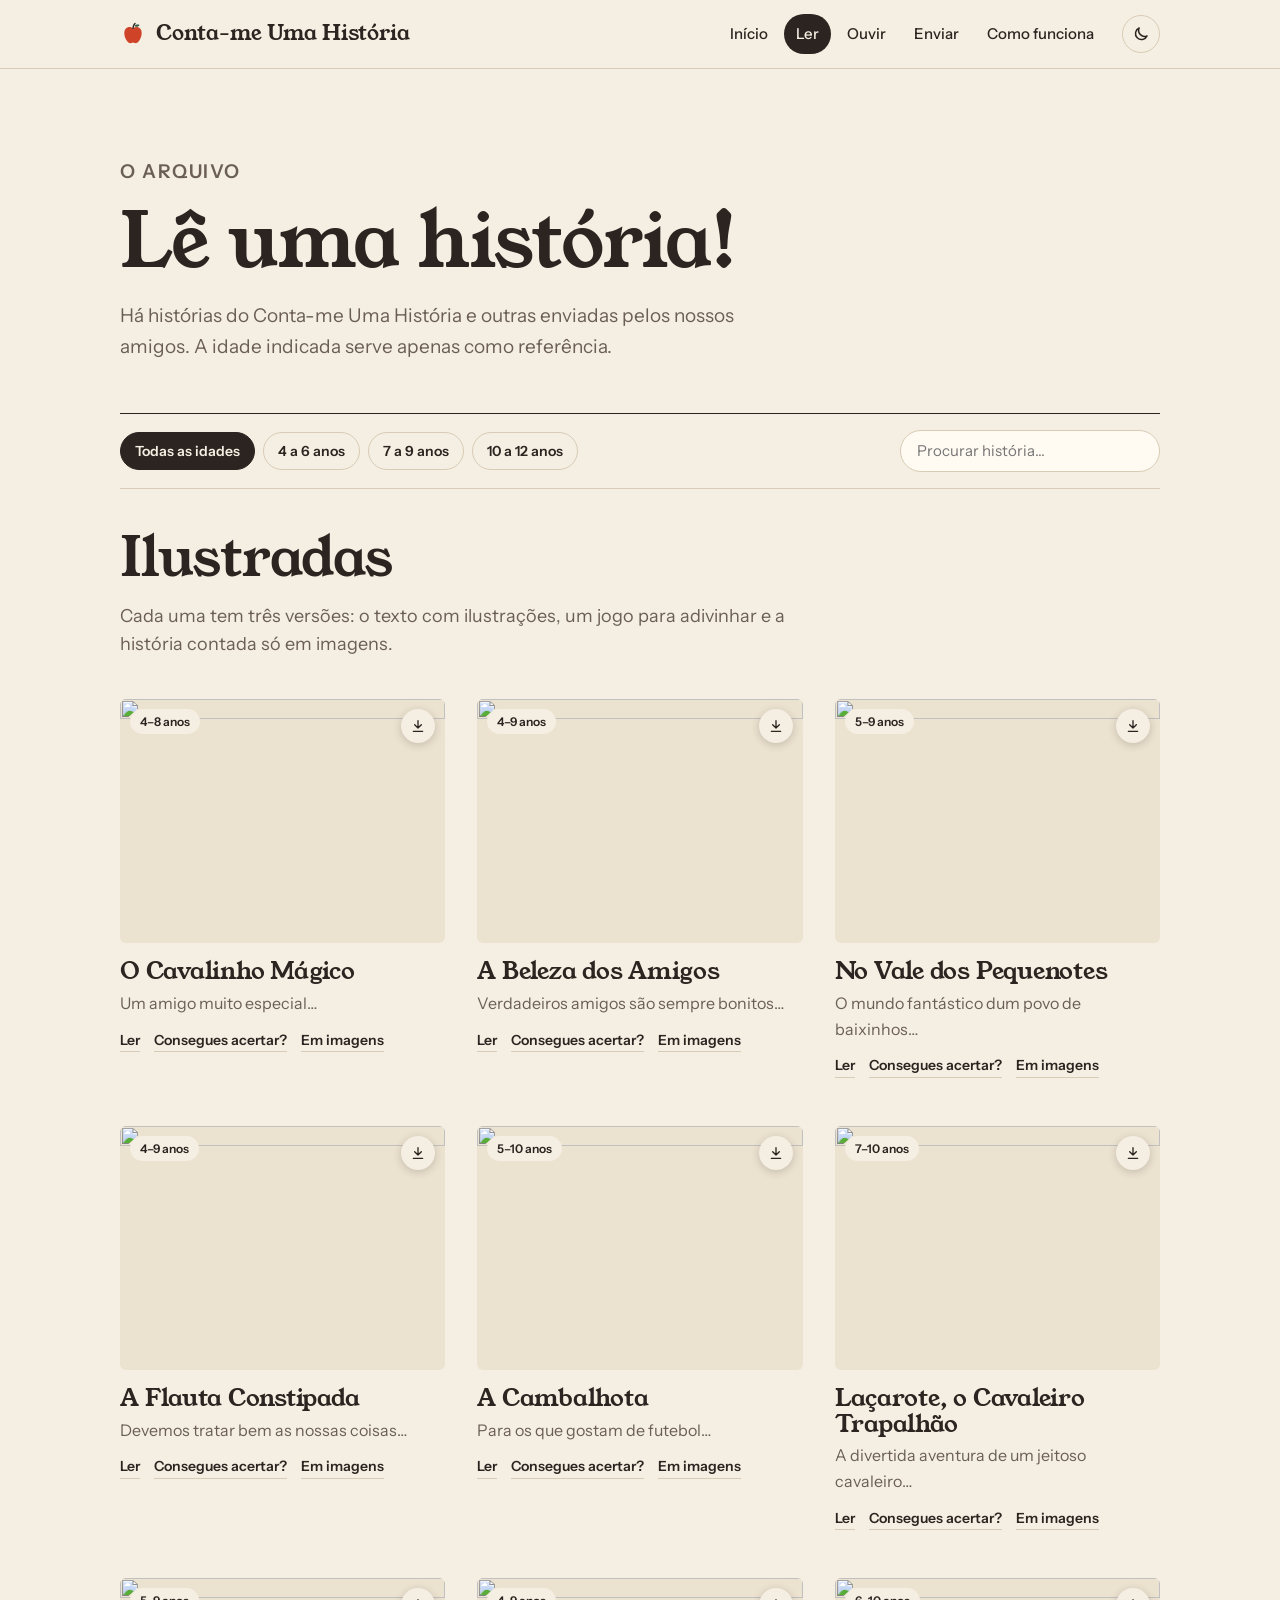
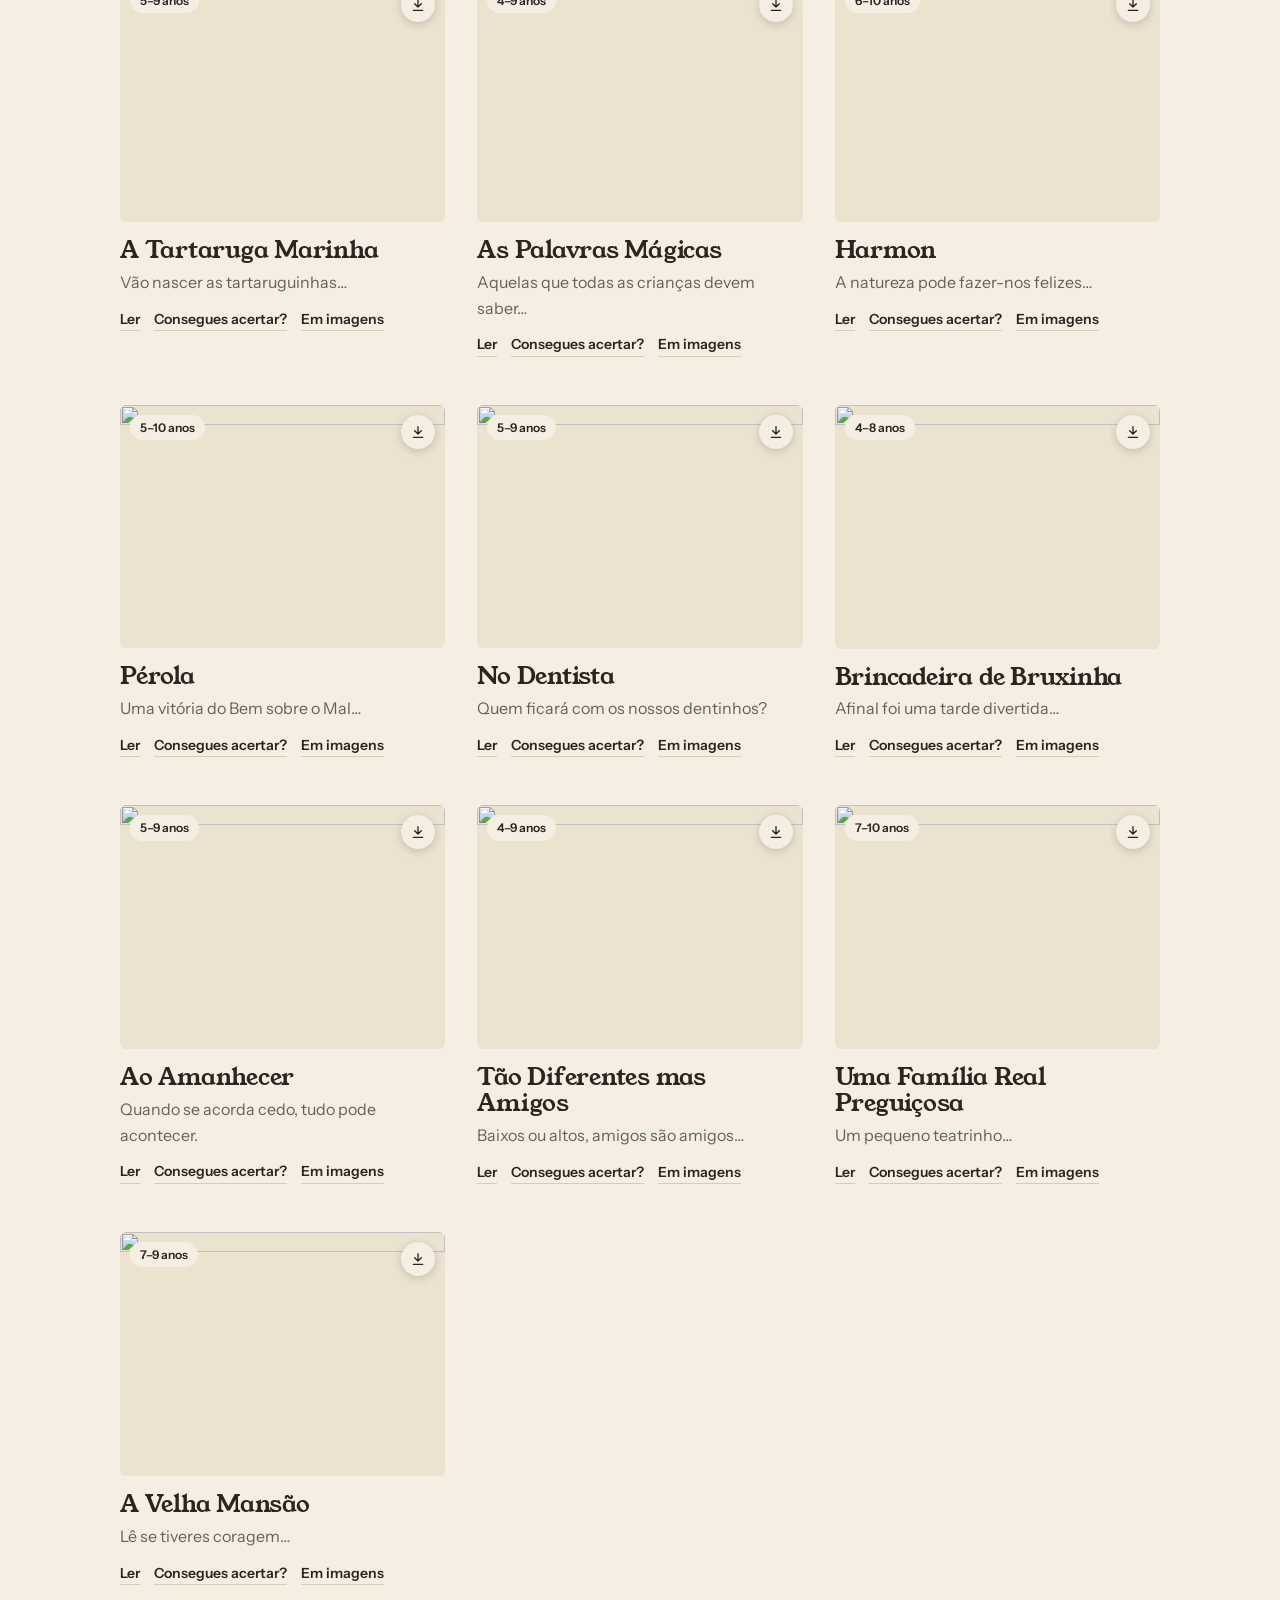
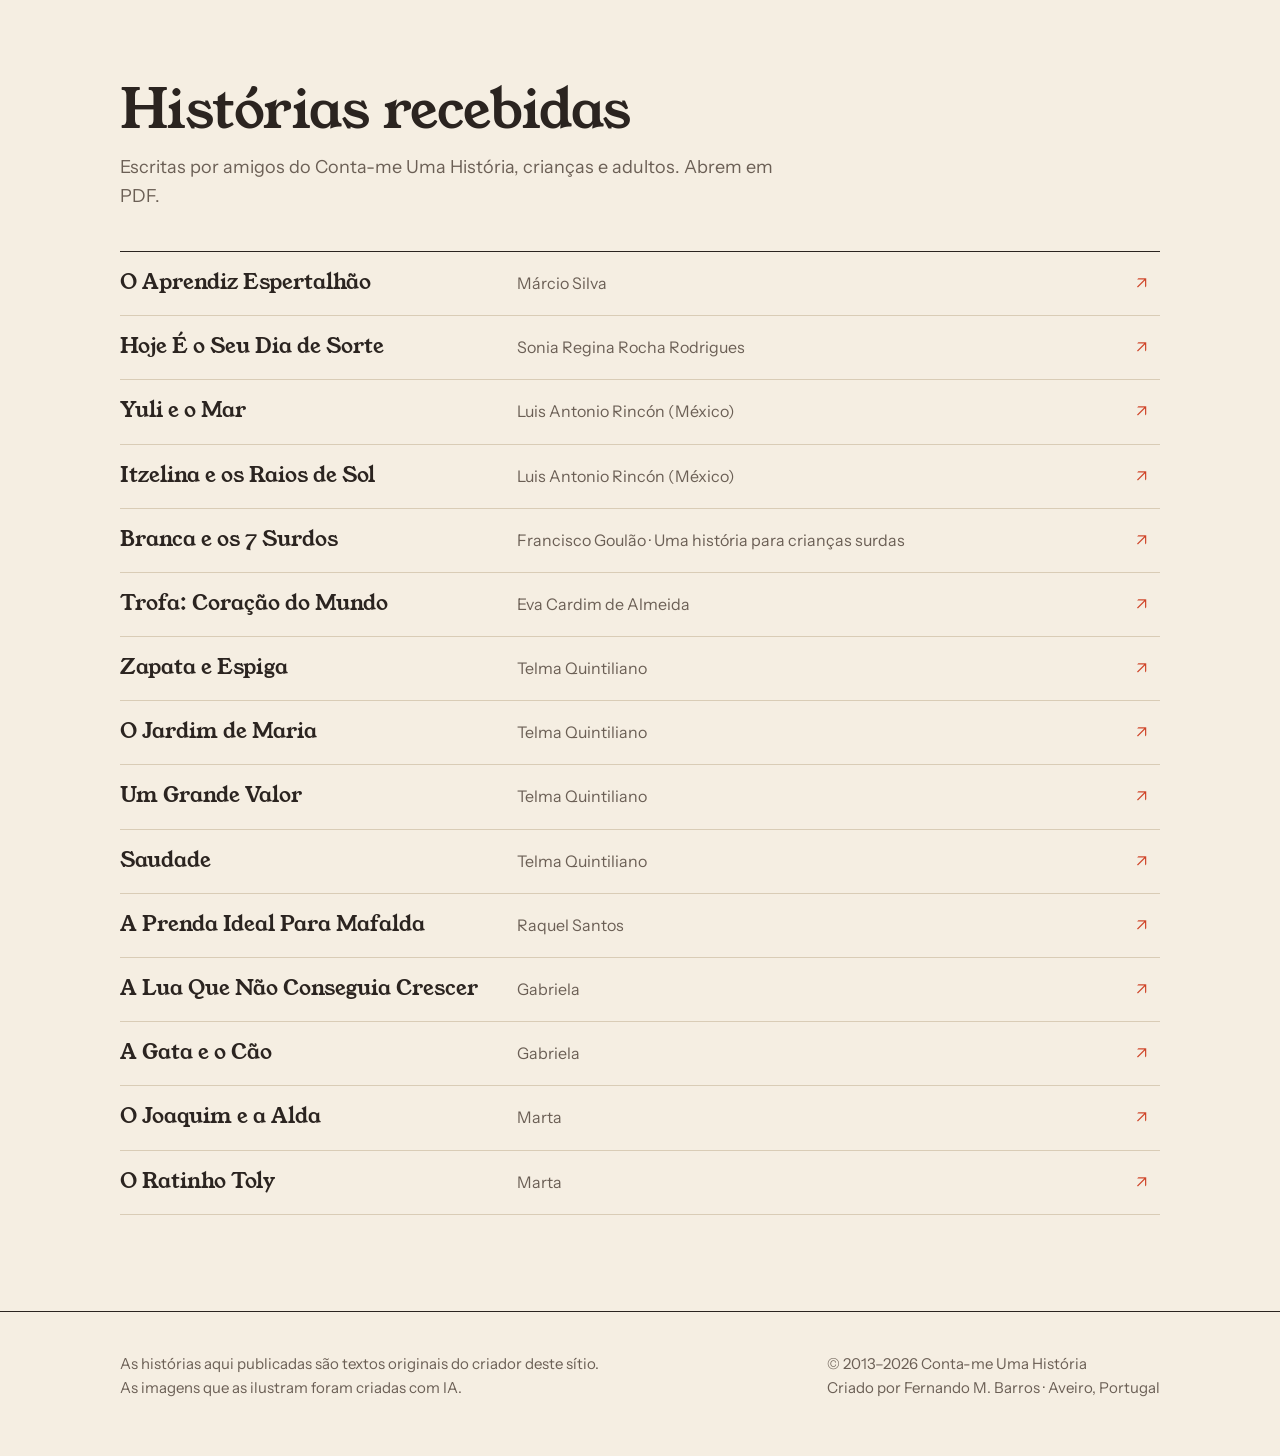
==== commit 4fd54c0b: "Home page note: original texts, AI illustrations Adds the author's note under the hero buttons, as o" ====
--- a/ler.html
+++ b/ler.html
@@ -12,7 +12,7 @@
   <link rel="preconnect" href="https://fonts.googleapis.com">
   <link rel="preconnect" href="https://fonts.gstatic.com" crossorigin>
   <link href="https://fonts.googleapis.com/css2?family=Instrument+Sans:wght@400;500;600&family=Young+Serif&display=swap" rel="stylesheet">
-  <link rel="stylesheet" href="assets/style.css">
+  <link rel="stylesheet" href="assets/style.css?v=2">
 </head>
 <body data-page="ler">
   <div data-header></div>
--- a/assets/style.css
+++ b/assets/style.css
@@ -347,6 +347,17 @@
 }
 
 .hero-actions { display: flex; flex-wrap: wrap; gap: 12px; }
+
+/* Nota do autor: textos originais, ilustrações feitas com IA */
+.origin-note {
+  margin: 28px 0 0;
+  padding: 2px 0 2px 14px;
+  border-left: 3px solid var(--apple);
+  font-size: 14.5px;
+  line-height: 1.5;
+  color: var(--ink-soft);
+  max-width: 62ch;
+}
 
 .cover-stack {
   position: relative;
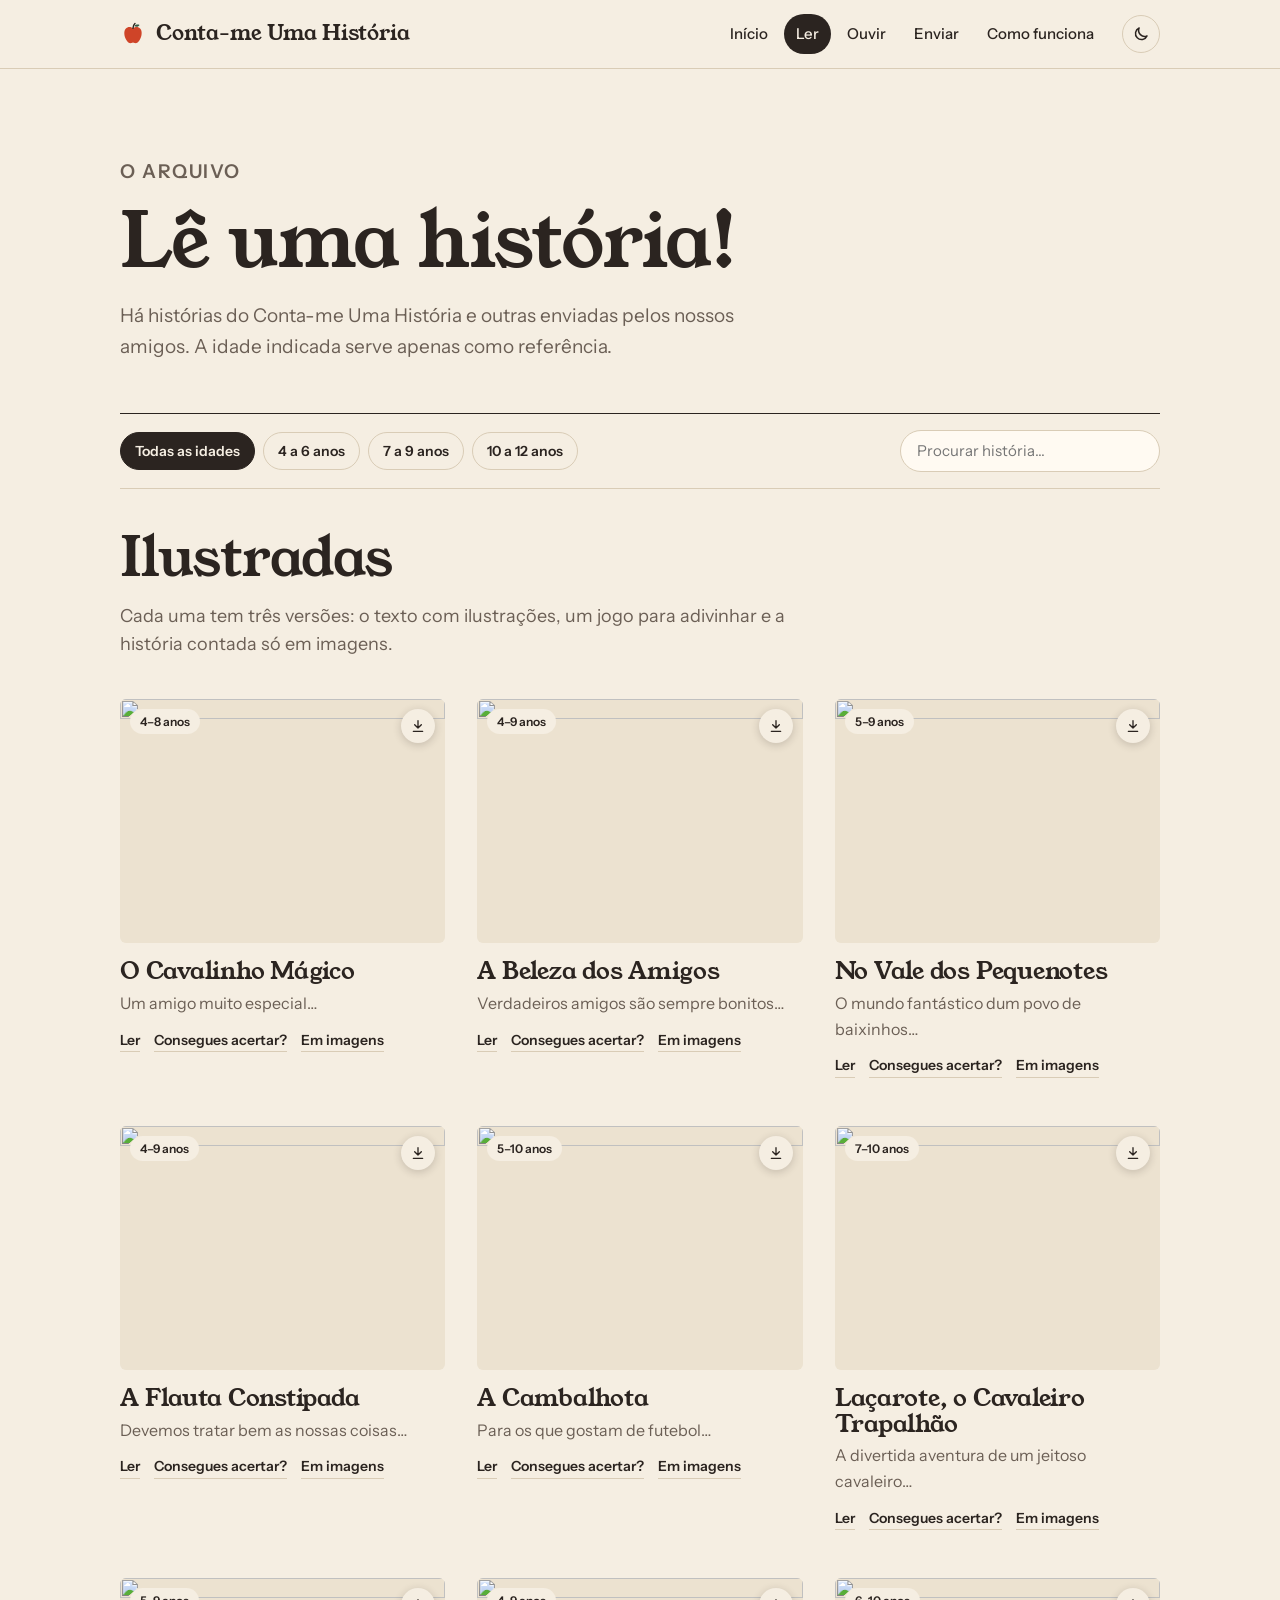
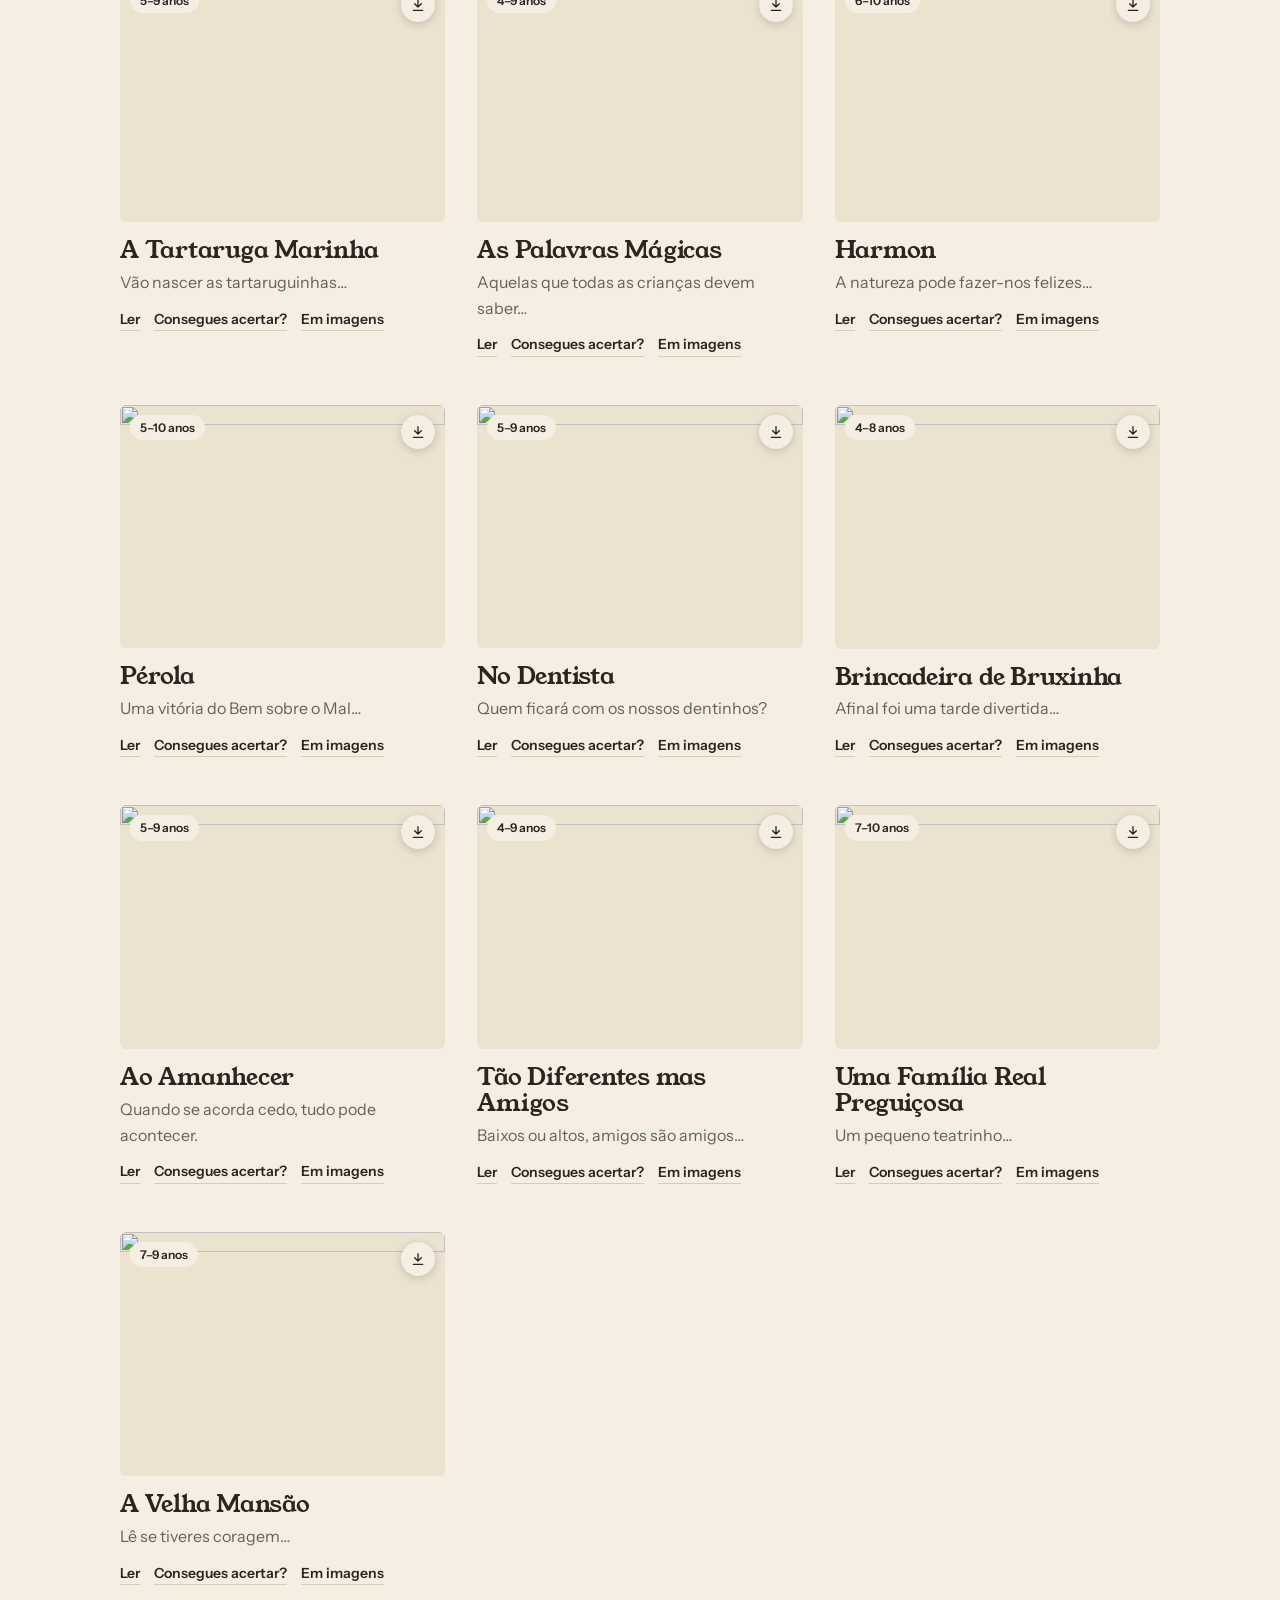
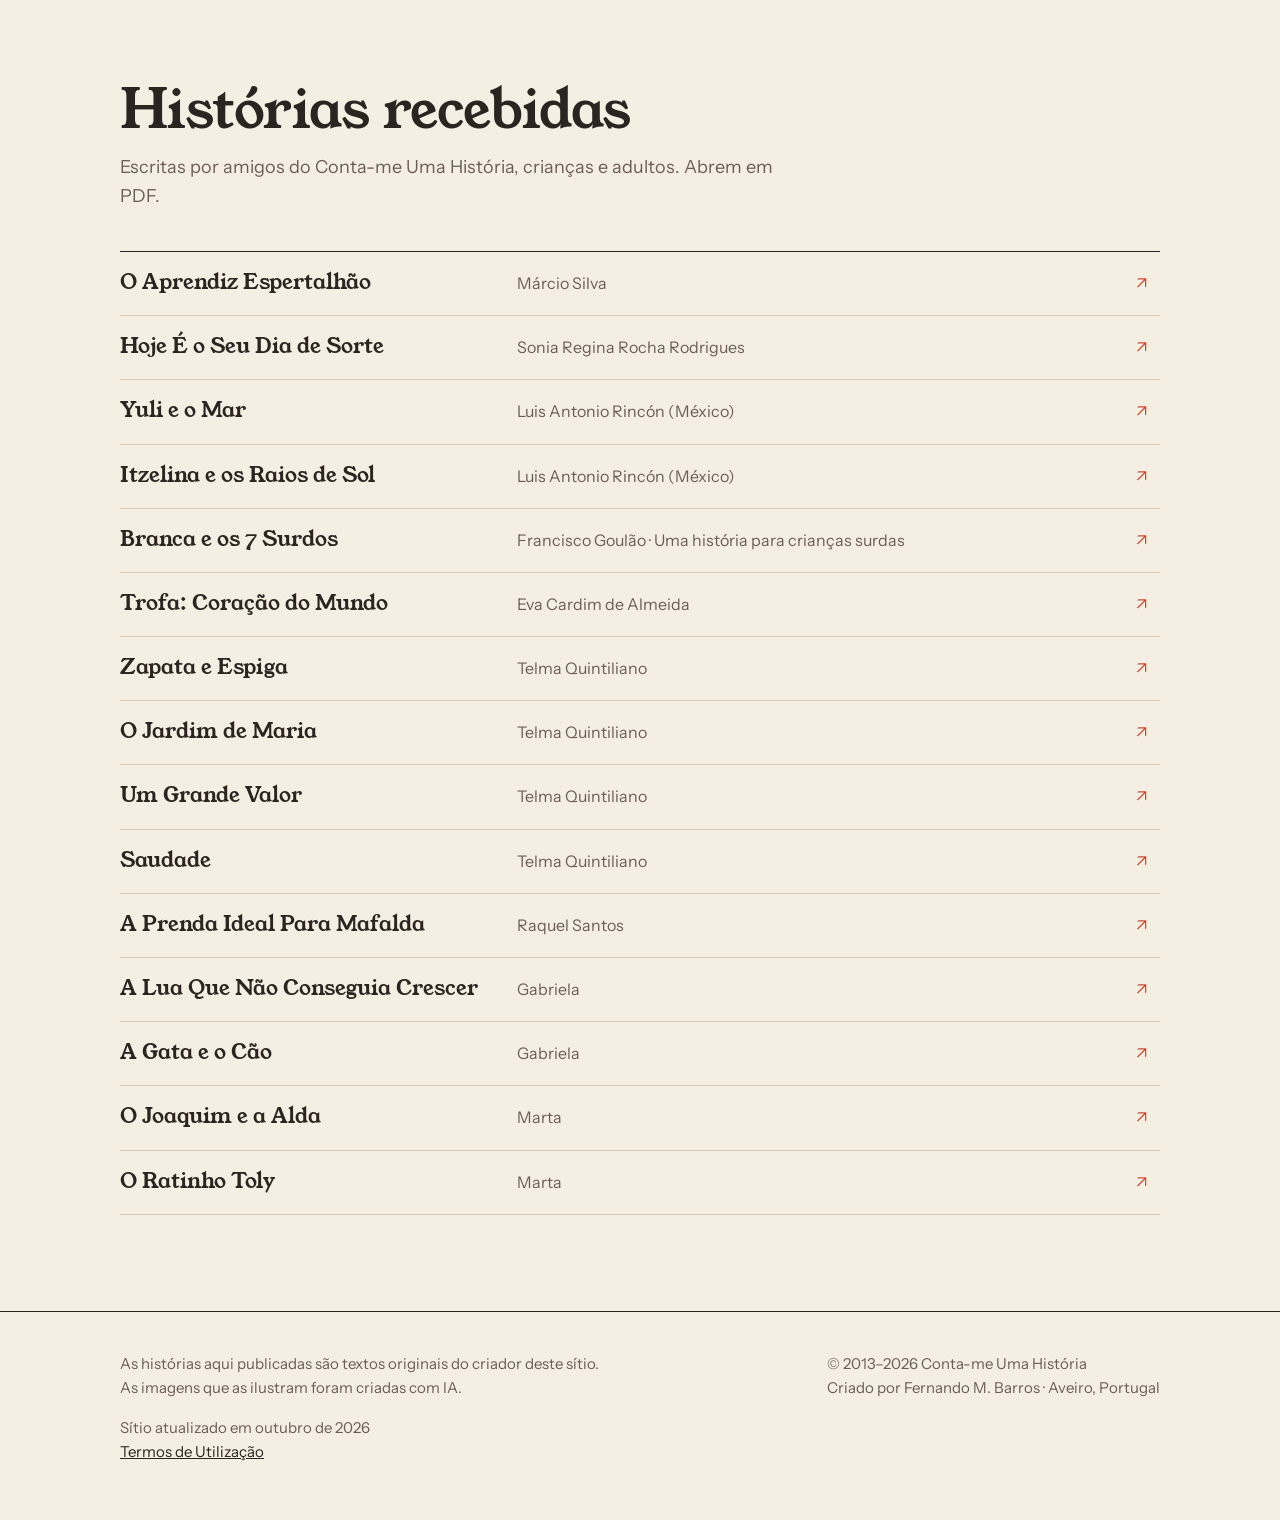
==== commit 645876d7: "Welcome text, footer update date and Termos de Utilização Matches the original site: the home welcom" ====
--- a/ler.html
+++ b/ler.html
@@ -12,7 +12,7 @@
   <link rel="preconnect" href="https://fonts.googleapis.com">
   <link rel="preconnect" href="https://fonts.gstatic.com" crossorigin>
   <link href="https://fonts.googleapis.com/css2?family=Instrument+Sans:wght@400;500;600&family=Young+Serif&display=swap" rel="stylesheet">
-  <link rel="stylesheet" href="assets/style.css?v=2">
+  <link rel="stylesheet" href="assets/style.css?v=3">
 </head>
 <body data-page="ler">
   <div data-header></div>
@@ -56,7 +56,7 @@
   <div data-footer></div>
 
   <script src="assets/data.js?v=2"></script>
-  <script src="assets/site.js"></script>
+  <script src="assets/site.js?v=3"></script>
   <script>
     const ageLabel = ([a, b]) => a === b ? `${a} anos` : `${a}–${b} anos`;
     const norm = (s) => s.normalize("NFD").replace(/[̀-ͯ]/g, "").toLowerCase();
--- a/assets/style.css
+++ b/assets/style.css
@@ -763,3 +763,28 @@
 
 .site-footer a { color: var(--ink); }
 .site-footer p { margin: 0; }
+
+.terms-link {
+  font: inherit;
+  color: var(--ink);
+  background: none;
+  border: 0;
+  padding: 0;
+  text-decoration: underline;
+  cursor: pointer;
+}
+
+/* Termos de Utilização */
+.terms {
+  max-width: min(560px, calc(100vw - 32px));
+  padding: 32px 32px 28px;
+  border: 0;
+  border-radius: var(--radius);
+  background: var(--paper);
+  color: var(--ink);
+  box-shadow: 0 24px 60px rgba(0, 0, 0, 0.35);
+}
+.terms::backdrop { background: rgba(20, 15, 10, 0.55); }
+.terms h2 { font-size: 28px; margin: 0 0 16px; }
+.terms p { margin: 0 0 14px; font-size: 16px; line-height: 1.55; color: var(--ink); }
+.terms form { margin-top: 22px; text-align: right; }
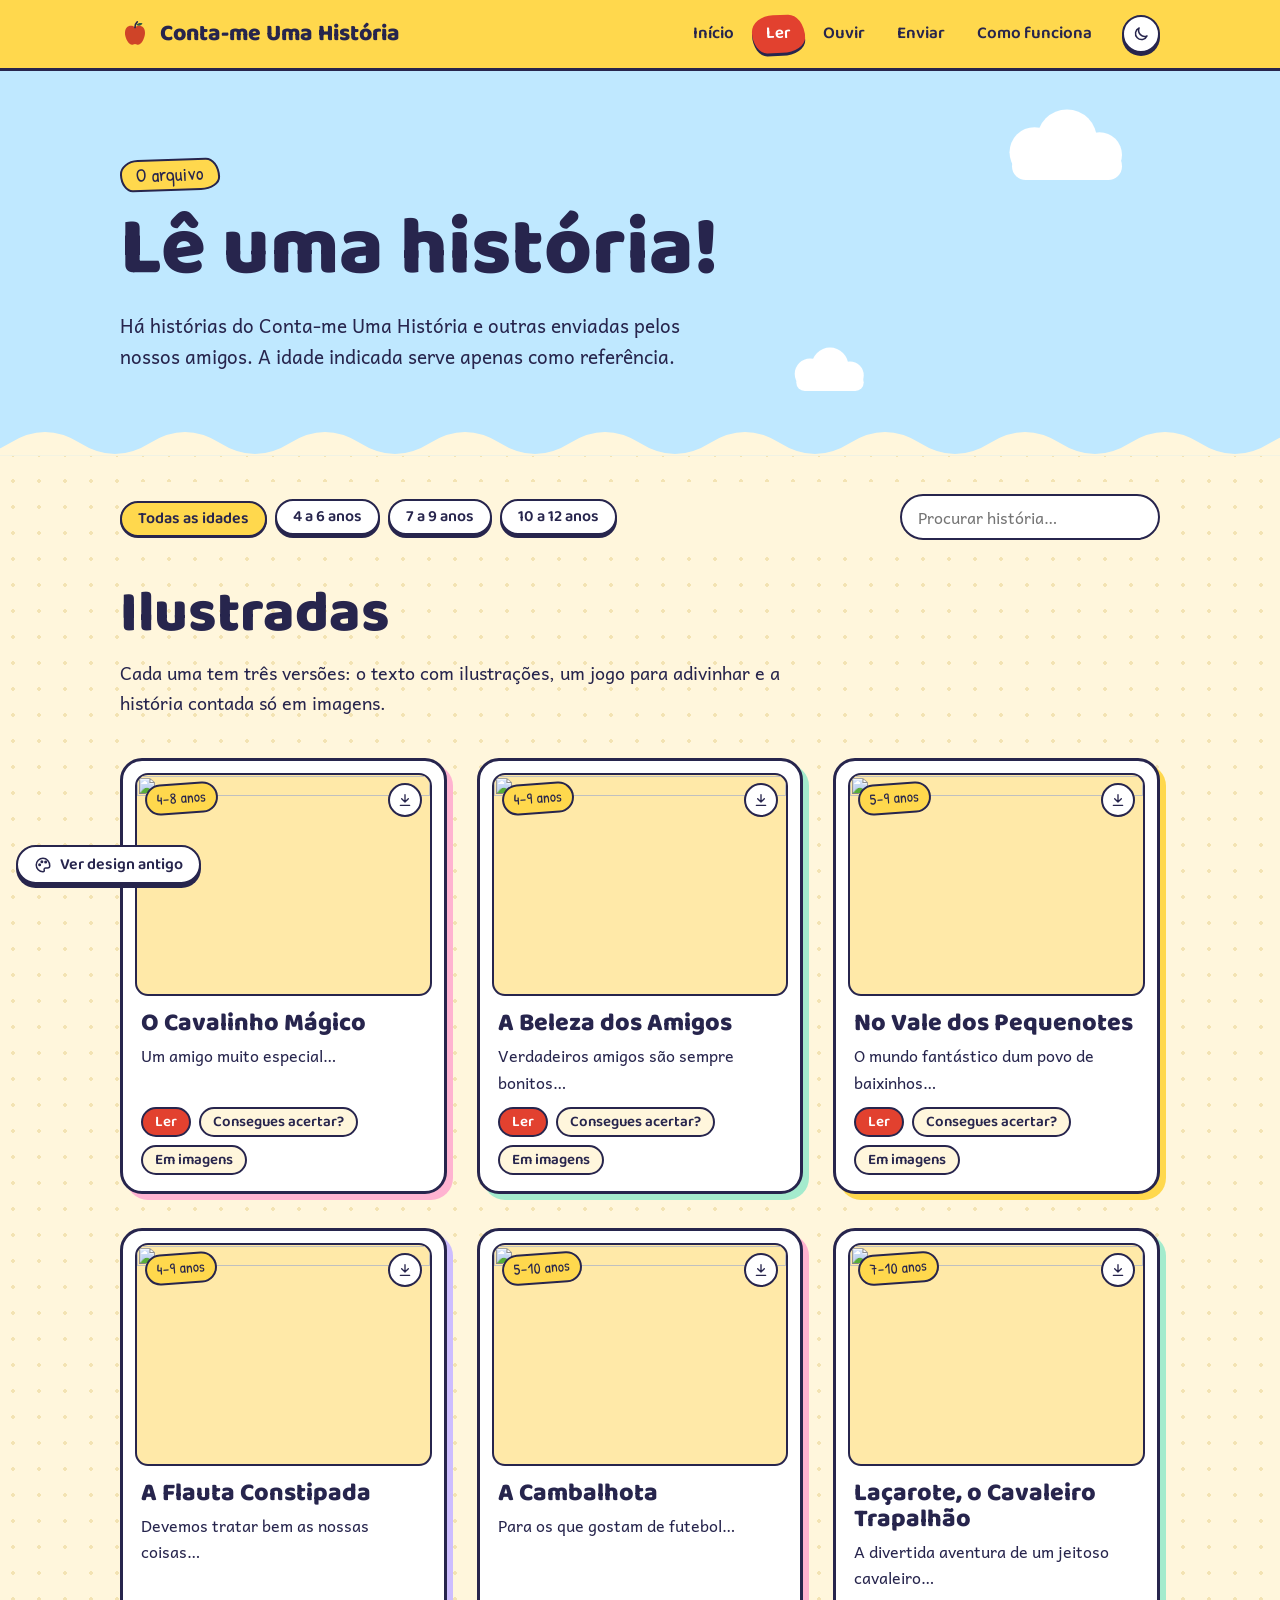
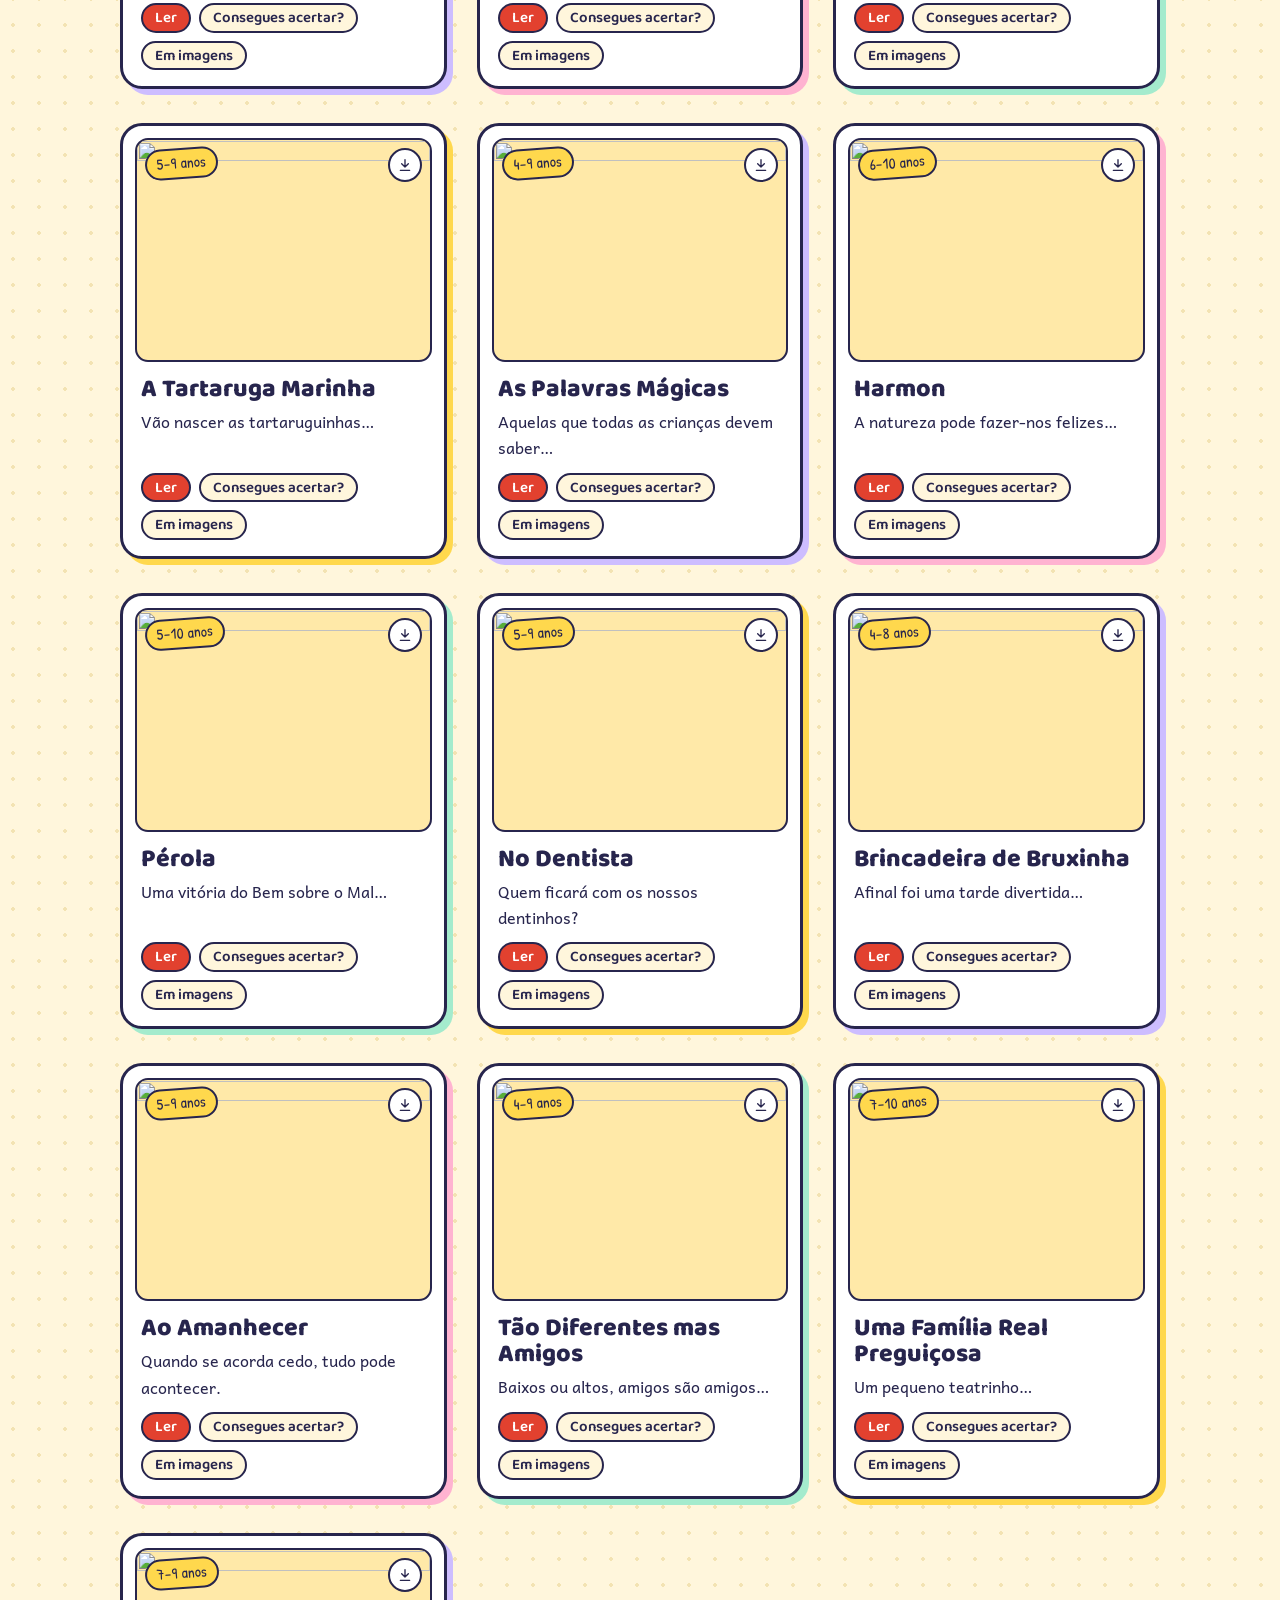
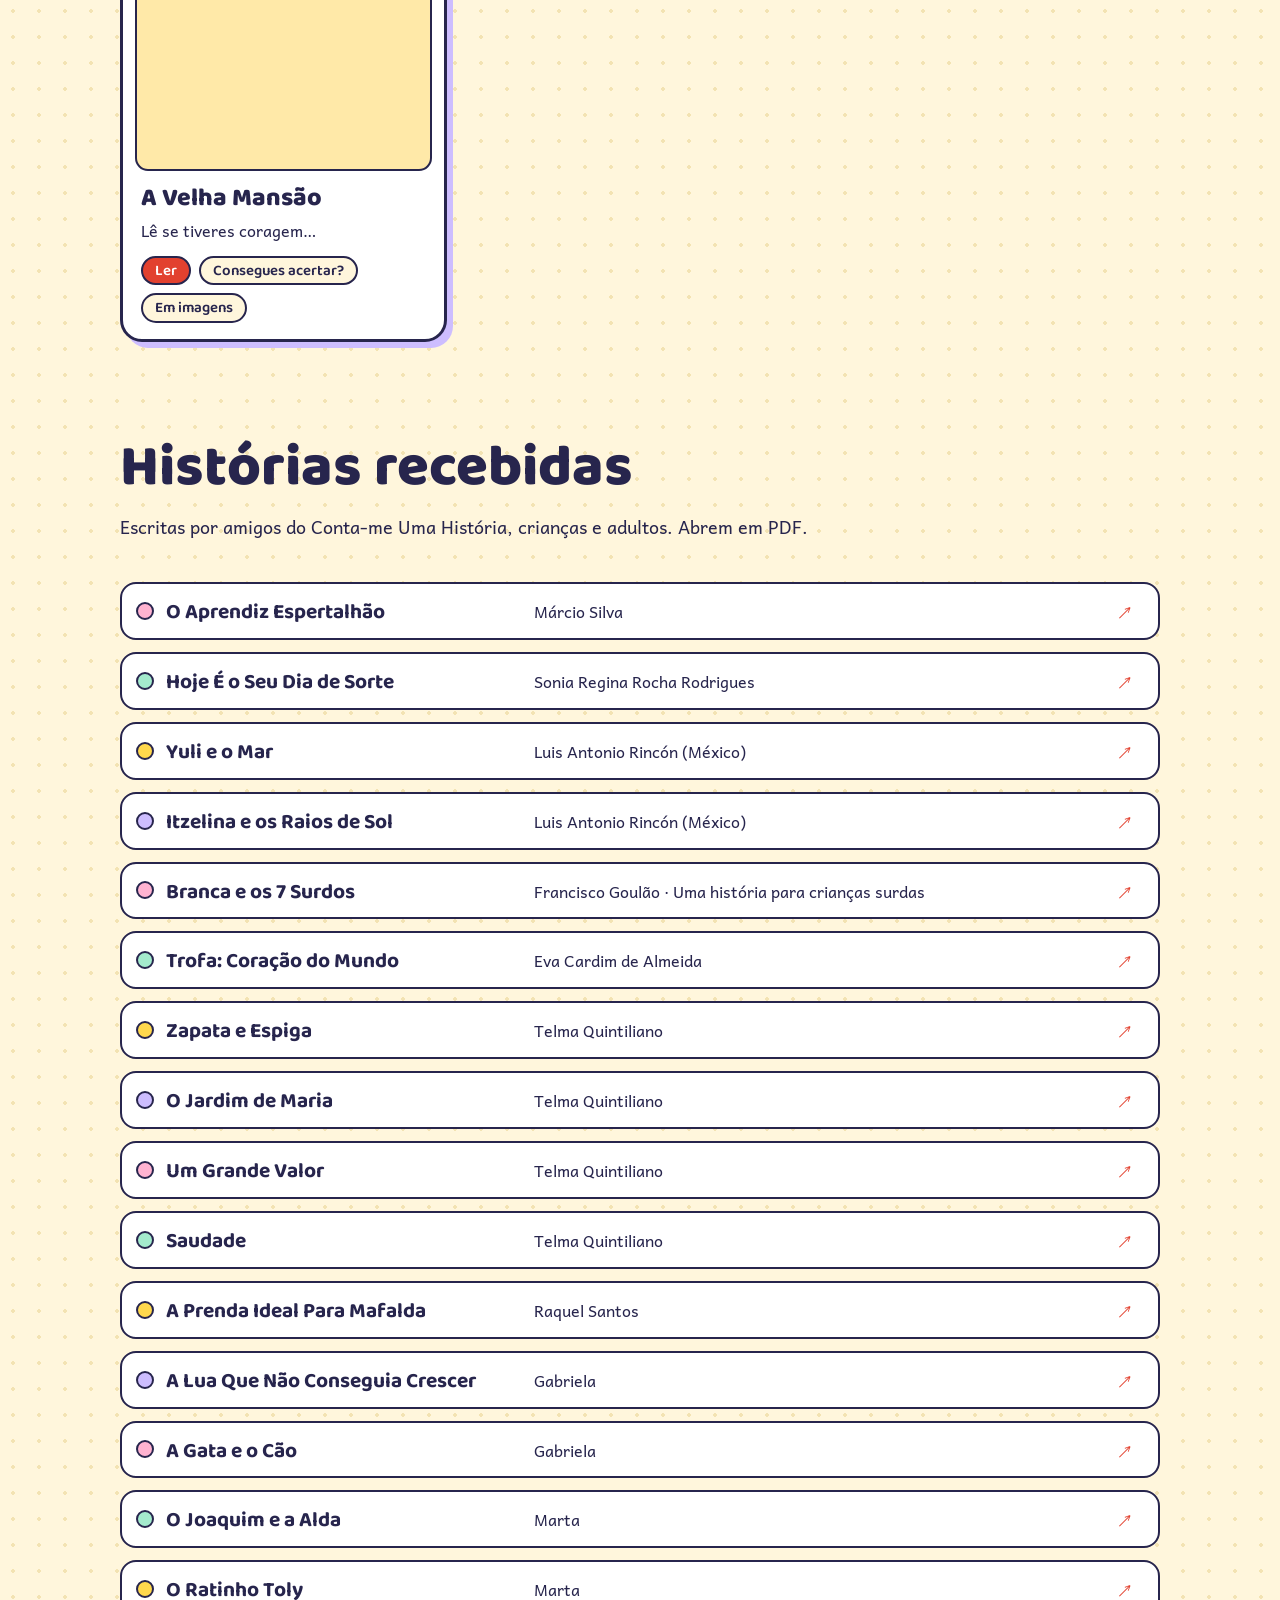
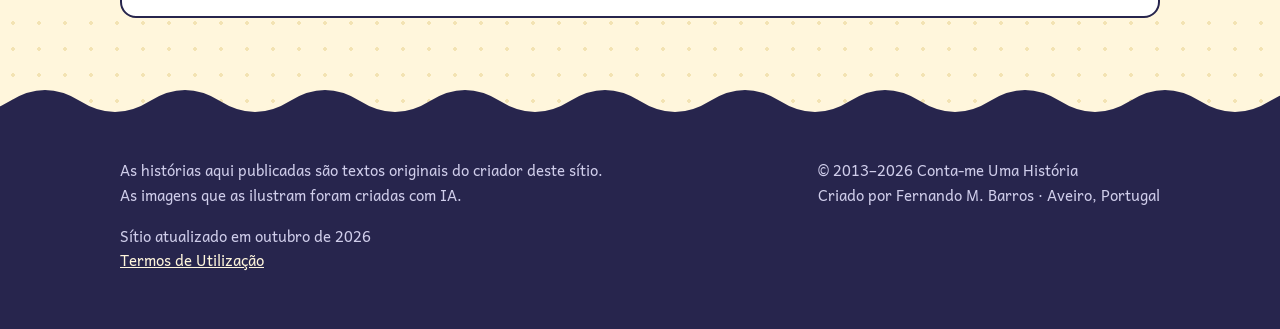
==== commit 59fdf666: "Add new kids design with a toggle back to the old one New scrapbook-style theme in assets/kids.css, " ====
--- a/ler.html
+++ b/ler.html
@@ -8,11 +8,16 @@
     // Tema antes de desenhar a página, para não piscar: o escolhido no botão ou, se nenhum, o do sistema.
     try { var tema = localStorage.getItem("tema"); } catch (e) {}
     document.documentElement.dataset.theme = tema || (matchMedia("(prefers-color-scheme: dark)").matches ? "dark" : "light");
+    // Design antigo ou novo (kids.css), escolhido no botão de design; por omissão, o novo.
+    try { var desenho = localStorage.getItem("design"); } catch (e) {}
+    document.documentElement.dataset.design = desenho || "kids";
   </script>
   <link rel="preconnect" href="https://fonts.googleapis.com">
   <link rel="preconnect" href="https://fonts.gstatic.com" crossorigin>
   <link href="https://fonts.googleapis.com/css2?family=Instrument+Sans:wght@400;500;600&family=Young+Serif&display=swap" rel="stylesheet">
-  <link rel="stylesheet" href="assets/style.css?v=3">
+  <link href="https://fonts.googleapis.com/css2?family=Andika:wght@400;700&family=Baloo+2:wght@500;600;700;800&family=Patrick+Hand&display=swap" rel="stylesheet">
+  <link rel="stylesheet" href="assets/style.css?v=4">
+  <link rel="stylesheet" href="assets/kids.css?v=3">
 </head>
 <body data-page="ler">
   <div data-header></div>
@@ -57,6 +62,7 @@
 
   <script src="assets/data.js?v=2"></script>
   <script src="assets/site.js?v=3"></script>
+  <script src="assets/design.js?v=1"></script>
   <script>
     const ageLabel = ([a, b]) => a === b ? `${a} anos` : `${a}–${b} anos`;
     const norm = (s) => s.normalize("NFD").replace(/[̀-ͯ]/g, "").toLowerCase();
--- a/assets/style.css
+++ b/assets/style.css
@@ -788,3 +788,31 @@
 .terms h2 { font-size: 28px; margin: 0 0 16px; }
 .terms p { margin: 0 0 14px; font-size: 16px; line-height: 1.55; color: var(--ink); }
 .terms form { margin-top: 22px; text-align: right; }
+
+/* ---------- Botão de design (antigo / novo) ---------- */
+
+.design-toggle {
+  position: fixed;
+  left: 16px;
+  bottom: 16px;
+  z-index: 50;
+  display: inline-flex;
+  align-items: center;
+  gap: 8px;
+  padding: 9px 16px;
+  border: 1.5px solid var(--ink);
+  border-radius: 999px;
+  background: var(--card);
+  color: var(--ink);
+  font: inherit;
+  font-size: 14px;
+  font-weight: 600;
+  cursor: pointer;
+  box-shadow: 0 6px 18px -8px rgba(0, 0, 0, 0.45);
+}
+.design-toggle:hover { background: var(--ink); color: var(--paper); }
+.design-toggle svg { width: 18px; height: 18px; flex: none; }
+/* No livro: só o ícone, na barra de cima */
+.design-toggle.inline { position: static; padding: 7px; border-color: rgba(239, 230, 214, 0.45); background: transparent; color: inherit; box-shadow: none; }
+.design-toggle.inline span { display: none; }
+.design-toggle.inline:hover { background: #efe6d6; color: #2a2521; }
--- a/assets/kids.css
+++ b/assets/kids.css
@@ -0,0 +1,657 @@
+/* Design novo ("kids"): livro de recortes, com céu, autocolantes e fita-cola.
+   Só se aplica quando o <html> tem data-design="kids" (posto no <head> e mudado pelo botão de design).
+   O design antigo fica intacto em style.css; aqui só se mudam cores, letras e formas. */
+
+html[data-design="kids"] {
+  --paper: #fff6dc;
+  --paper-2: #ffe9a8;
+  --ink: #27254d;
+  --ink-soft: #5a5880;
+  --line: #dccf9f;
+  --apple: #e2412f;
+  --apple-dark: #c23220;
+  --leaf: #2f9e63;
+  --mustard: #ffc531;
+  --night: #3b2f8f;
+  --card: #fff;
+  --on-apple: #fff;
+  --frame: #fff;
+
+  --sky: #bfe8ff;
+  --pink: #ffb3d1;
+  --mint: #a4ebcd;
+  --lilac: #cdbdff;
+  --sun: #ffd84d;
+  --on-sun: #27254d;
+  --grass: #8fd67a;
+  --meadow: #1f7a4c;
+  --header: #ffd84d;
+  --footer: #27254d;
+  --dot: #f3e3b3;
+  --shadow: #27254d;
+
+  --font-display: "Baloo 2", "Young Serif", system-ui, sans-serif;
+  --font-body: "Andika", "Instrument Sans", system-ui, sans-serif;
+  --font-hand: "Patrick Hand", "Andika", cursive;
+
+  --radius: 18px;
+  /* Cantos tortos, como papel cortado à tesoura */
+  --blob: 26px 20px 28px 18px / 20px 28px 18px 26px;
+
+  --wave: url("data:image/svg+xml,%3Csvg xmlns='http://www.w3.org/2000/svg' viewBox='0 0 140 28' preserveAspectRatio='none'%3E%3Cpath d='M0 28V14Q35 -8 70 14T140 14V28Z'/%3E%3C/svg%3E");
+  --hills: url("data:image/svg+xml,%3Csvg xmlns='http://www.w3.org/2000/svg' viewBox='0 0 800 70' preserveAspectRatio='none'%3E%3Cpath d='M0 70V40Q130 -6 270 36T540 30Q680 0 800 40V70Z'/%3E%3C/svg%3E");
+  --cloud: url("data:image/svg+xml,%3Csvg xmlns='http://www.w3.org/2000/svg' viewBox='0 0 120 62'%3E%3Cg fill='%23fff'%3E%3Ccircle cx='34' cy='36' r='20'/%3E%3Ccircle cx='60' cy='26' r='24'/%3E%3Ccircle cx='86' cy='38' r='18'/%3E%3Crect x='16' y='36' width='88' height='22' rx='11'/%3E%3C/g%3E%3C/svg%3E");
+  --sun-img: url("data:image/svg+xml,%3Csvg xmlns='http://www.w3.org/2000/svg' viewBox='0 0 120 120'%3E%3Cg stroke='%2327254d' stroke-width='3.5' stroke-linecap='round'%3E%3Cpath d='M60 6v16M60 98v16M6 60h16M98 60h16M22 22l11 11M87 87l11 11M22 98l11-11M87 33l11-11' fill='none'/%3E%3Ccircle cx='60' cy='60' r='27' fill='%23ffd84d'/%3E%3C/g%3E%3C/svg%3E");
+  --stars: radial-gradient(circle, #ffd84d 2px, transparent 2.6px) 12px 18px / 96px 88px,
+           radial-gradient(circle, #fff 1.4px, transparent 2px) 58px 52px / 132px 116px;
+}
+
+html[data-design="kids"][data-theme="dark"] {
+  --paper: #1a1b3d;
+  --paper-2: #2c2e66;
+  --ink: #fff3d1;
+  --ink-soft: #bdbbe0;
+  --line: #45477f;
+  --apple: #ff6b57;
+  --apple-dark: #ff8a78;
+  --leaf: #2c8a5a;
+  --mustard: #ffcf4a;
+  --night: #0f1030;
+  --card: #24265a;
+  --on-apple: #1a1b3d;
+  --frame: #fff3d1;
+
+  --sky: #232a70;
+  --pink: #8a3f72;
+  --mint: #1f6f5e;
+  --lilac: #4f43a0;
+  --sun: #ffd84d;
+  --grass: #1f5a48;
+  --meadow: #17523a;
+  --header: #2c2e66;
+  --footer: #0f1030;
+  --dot: #23254f;
+  --shadow: #07081c;
+
+  --cloud: url("data:image/svg+xml,%3Csvg xmlns='http://www.w3.org/2000/svg' viewBox='0 0 120 62'%3E%3Cg fill='%233a4199'%3E%3Ccircle cx='34' cy='36' r='20'/%3E%3Ccircle cx='60' cy='26' r='24'/%3E%3Ccircle cx='86' cy='38' r='18'/%3E%3Crect x='16' y='36' width='88' height='22' rx='11'/%3E%3C/g%3E%3C/svg%3E");
+  /* À noite o sol dá lugar à lua */
+  --sun-img: url("data:image/svg+xml,%3Csvg xmlns='http://www.w3.org/2000/svg' viewBox='0 0 120 120'%3E%3Cpath d='M76 20a42 42 0 1 0 24 66A36 36 0 0 1 76 20Z' fill='%23ffe9a0' stroke='%2307081c' stroke-width='3.5' stroke-linejoin='round'/%3E%3C/svg%3E");
+}
+
+@keyframes kids-spin { to { transform: rotate(360deg); } }
+@keyframes kids-wiggle { 25% { transform: rotate(-8deg); } 75% { transform: rotate(8deg); } }
+
+html[data-design="kids"] {
+  & body {
+    font-size: 17.5px;
+    line-height: 1.65;
+    background-image: radial-gradient(var(--dot) 1.6px, transparent 1.8px);
+    background-size: 26px 26px;
+  }
+  /* As faixas de cor saem da largura do texto; o que sobra para os lados não cria deslocação */
+  & body:not([data-page="livro"]) { overflow-x: clip; }
+
+  & h1, & h2, & h3 { font-weight: 800; letter-spacing: 0; line-height: 1.04; }
+
+  & :focus-visible { outline: 3px solid #7a5cf0; outline-offset: 3px; }
+  & ::selection { background: var(--sun); color: var(--on-sun); }
+
+  /* Etiqueta escrita à mão */
+  & .eyebrow.eyebrow {
+    display: inline-block;
+    font-family: var(--font-hand);
+    font-size: 19px;
+    font-weight: 400;
+    letter-spacing: 0.01em;
+    text-transform: none;
+    line-height: 1.2;
+    color: var(--on-sun);
+    background: var(--sun);
+    border: 2px solid var(--shadow);
+    border-radius: var(--blob);
+    padding: 2px 14px 3px;
+    transform: rotate(-2deg);
+    margin-bottom: 16px;
+  }
+
+  /* ---------- Cabeçalho ---------- */
+
+  & .site-header { background: var(--header); border-bottom: 3px solid var(--shadow); }
+  & .brand { font-weight: 800; font-size: 23px; }
+  & .brand svg { width: 30px; height: 30px; transform-origin: 50% 80%; }
+  & .brand:hover svg { animation: kids-wiggle 0.5s ease; }
+
+  & .nav a { font-family: var(--font-display); font-weight: 600; font-size: 17px; padding: 5px 14px; border-radius: var(--blob); transition: transform 0.15s ease, background 0.15s ease; }
+  & .nav a:hover { background: var(--card); transform: rotate(-2deg); }
+  & .nav a[aria-current="page"] { background: var(--apple); color: var(--on-apple); transform: rotate(-2deg); box-shadow: 0 3px 0 var(--shadow); }
+
+  & .theme-toggle, & .nav-toggle { border: 2.5px solid var(--shadow); background: var(--card); box-shadow: 0 3px 0 var(--shadow); }
+  & .nav-toggle { font-family: var(--font-display); font-size: 16px; padding: 3px 14px; }
+  & .theme-toggle:hover { background: var(--paper-2); transform: rotate(20deg); }
+
+  @media (max-width: 760px) {
+    & .nav { background: var(--header); border-bottom: 3px solid var(--shadow); }
+    & .nav a { padding: 12px 0; border-radius: 0; border-bottom: 2px dashed var(--shadow); font-size: 19px; }
+    & .nav a:last-child { border-bottom: 0; }
+    & .nav a:hover { background: none; transform: none; }
+    & .nav a[aria-current="page"] { background: none; color: var(--apple); transform: none; box-shadow: none; }
+    & .brand { font-size: 20px; }
+  }
+  @media (max-width: 480px) {
+    & .brand { font-size: 17px; }
+    & .brand svg { width: 24px; height: 24px; }
+  }
+
+  /* ---------- Botões: grossos, de carregar ---------- */
+
+  & .btn {
+    font-family: var(--font-display);
+    font-weight: 700;
+    font-size: 19px;
+    padding: 9px 24px 8px;
+    border: 3px solid var(--shadow);
+    border-radius: var(--blob);
+    box-shadow: 0 5px 0 var(--shadow);
+    transition: transform 0.12s ease, box-shadow 0.12s ease, background 0.12s ease;
+  }
+  & .btn:hover { transform: translateY(-2px) rotate(-1deg); box-shadow: 0 7px 0 var(--shadow); }
+  & .btn:active { transform: translateY(4px); box-shadow: 0 1px 0 var(--shadow); }
+  & .btn-primary { background: var(--apple); border-color: var(--shadow); color: var(--on-apple); }
+  & .btn-primary:hover { background: var(--apple); border-color: var(--shadow); }
+  & .btn-ghost { background: var(--card); color: var(--ink); }
+  & .btn-ghost:hover { background: var(--sun); color: var(--on-sun); }
+  & .btn-dark { background: var(--sun); border-color: var(--shadow); color: var(--on-sun); }
+  & .btn-dark:hover { background: var(--sun); }
+
+  /* ---------- Topo: céu, sol, nuvens e colinas ---------- */
+
+  & .hero {
+    position: relative;
+    overflow: hidden;
+    background-color: var(--sky);
+    background-image: var(--cloud), var(--cloud), var(--cloud);
+    background-repeat: no-repeat;
+    background-position: 4% 34px, 46% 12px, 97% 46%;
+    background-size: 150px auto, 96px auto, 120px auto;
+    padding-bottom: clamp(120px, 14vw, 170px);
+  }
+  & .hero::before, & .hero::after {
+    content: "";
+    position: absolute;
+    left: 0;
+    right: 0;
+    pointer-events: none;
+  }
+  & .hero::before {
+    bottom: 0;
+    height: 86px;
+    background: var(--grass);
+    -webkit-mask: var(--hills) repeat-x bottom / 800px 86px;
+    mask: var(--hills) repeat-x bottom / 800px 86px;
+  }
+  & .hero::after {
+    bottom: -1px;
+    height: 28px;
+    background: var(--paper);
+    -webkit-mask: var(--wave) repeat-x bottom / 140px 28px;
+    mask: var(--wave) repeat-x bottom / 140px 28px;
+  }
+  & .hero .wrap > * { position: relative; z-index: 1; }
+  & .hero .wrap::before {
+    content: "";
+    position: absolute;
+    top: 22px;
+    right: clamp(8px, 5vw, 80px);
+    width: clamp(84px, 11vw, 140px);
+    aspect-ratio: 1;
+    background: var(--sun-img) center / contain no-repeat;
+    animation: kids-spin 80s linear infinite;
+  }
+  @media (max-width: 480px) { & .hero .wrap::before { top: 14px; right: 4px; width: 62px; } }
+  &[data-theme="dark"] .hero { background-image: var(--cloud), var(--cloud), var(--cloud), var(--stars); background-position: 4% 34px, 46% 12px, 97% 46%, 0 0, 0 0; background-size: 150px auto, 96px auto, 120px auto, 96px 88px, 132px 116px; background-repeat: no-repeat, no-repeat, no-repeat, repeat, repeat; }
+  &[data-theme="dark"] .hero .wrap::before { animation: none; }
+
+  & .hero h1 { font-size: clamp(46px, 6vw, 80px); line-height: 0.98; margin-bottom: 20px; }
+  & .hero h1 em { color: var(--apple); }
+  & .hero h1 em::after {
+    bottom: -0.02em;
+    height: 0.2em;
+    background-image: url("data:image/svg+xml,%3Csvg xmlns='http://www.w3.org/2000/svg' viewBox='0 0 200 14' preserveAspectRatio='none'%3E%3Cpath d='M2 8C22 2 34 13 54 7S90 2 110 8s34 5 52-1 26 2 36 3' fill='none' stroke='%23ff8a3d' stroke-width='4.5' stroke-linecap='round'/%3E%3C/svg%3E");
+  }
+  & .hero .lede { color: var(--ink); font-size: 19.5px; }
+
+  /* Nota do autor: tira de papel escrita à mão */
+  & .origin-note {
+    display: inline-block;
+    font-family: var(--font-hand);
+    font-size: 17.5px;
+    line-height: 1.35;
+    color: var(--ink);
+    background: var(--card);
+    border: 2px dashed var(--ink);
+    border-radius: 6px;
+    padding: 9px 16px;
+    margin-top: 34px;
+    transform: rotate(-1deg);
+  }
+
+  /* Capas presas com fita-cola */
+  & .cover-stack a {
+    border: 9px solid var(--frame);
+    border-bottom-width: 26px;
+    outline: 2.5px solid var(--shadow);
+    border-radius: 3px;
+    box-shadow: 7px 9px 0 rgba(39, 37, 77, 0.22);
+  }
+  & .cover-stack a::before {
+    content: "";
+    position: absolute;
+    top: -24px;
+    left: 50%;
+    width: 92px;
+    height: 26px;
+    margin-left: -46px;
+    background: var(--pink);
+    opacity: 0.9;
+    transform: rotate(-5deg);
+    box-shadow: 0 1px 0 rgba(0, 0, 0, 0.12);
+  }
+  & .cover-stack a:nth-child(2)::before { background: var(--mint); transform: rotate(6deg); }
+  & .cover-stack a:nth-child(3)::before { background: var(--sun); transform: rotate(-2deg); }
+  & .cover-stack a:hover { transform: rotate(0) scale(1.04); }
+
+  /* ---------- Três portas: três cartões ---------- */
+
+  & .doors { border: 0; display: grid; grid-template-columns: repeat(3, 1fr); gap: 26px; padding-top: 28px; }
+  & .door {
+    display: flex;
+    flex-direction: column;
+    gap: 6px;
+    padding: 24px 24px 18px;
+    border: 3px solid var(--shadow);
+    border-radius: var(--blob);
+    background: var(--pink);
+    color: var(--ink);
+    box-shadow: 7px 7px 0 var(--shadow);
+    transition: transform 0.18s ease, box-shadow 0.18s ease;
+  }
+  & .door:nth-child(2) { background: var(--mint); transform: rotate(0.6deg); }
+  & .door:nth-child(3) { background: var(--lilac); }
+  & .door:hover { color: var(--ink); padding-left: 24px; transform: translate(-3px, -4px) rotate(-1.2deg); box-shadow: 11px 12px 0 var(--shadow); }
+  & .door .num { display: none; }
+  /* Ícone desenhado à mão, na cor da tinta */
+  & .door::before {
+    content: "";
+    width: 54px;
+    height: 54px;
+    background: var(--ink);
+    -webkit-mask: var(--icon) center / contain no-repeat;
+    mask: var(--icon) center / contain no-repeat;
+    --icon: url("data:image/svg+xml,%3Csvg xmlns='http://www.w3.org/2000/svg' viewBox='0 0 24 24' fill='none' stroke='%23000' stroke-width='1.9' stroke-linecap='round' stroke-linejoin='round'%3E%3Cpath d='M12 6.6C10 5 7 4.5 3.5 5v13c3.5-.5 6.5 0 8.5 1.6 2-1.6 5-2.1 8.5-1.6V5C17 4.5 14 5 12 6.6Zm0 0v13M6.5 9c1.3 0 2.3.2 3.2.7M6.5 12.5c1.3 0 2.3.2 3.2.7'/%3E%3C/svg%3E");
+  }
+  & .door:nth-child(2)::before { --icon: url("data:image/svg+xml,%3Csvg xmlns='http://www.w3.org/2000/svg' viewBox='0 0 24 24' fill='none' stroke='%23000' stroke-width='1.9' stroke-linecap='round' stroke-linejoin='round'%3E%3Cpath d='M3.5 14v-2a8.5 8.5 0 0 1 17 0v2'/%3E%3Crect x='2.5' y='14' width='5' height='7' rx='1.8'/%3E%3Crect x='16.5' y='14' width='5' height='7' rx='1.8'/%3E%3C/svg%3E"); }
+  & .door:nth-child(3)::before { --icon: url("data:image/svg+xml,%3Csvg xmlns='http://www.w3.org/2000/svg' viewBox='0 0 24 24' fill='none' stroke='%23000' stroke-width='1.9' stroke-linecap='round' stroke-linejoin='round'%3E%3Cpath d='M4 20l1.2-4.7L16.5 4a2.1 2.1 0 0 1 3 3L8.2 18.3 4 20Zm10.5-13.5 3 3M3 22.5c2-1 3.5 1 5.5 0s3-1 5 0'/%3E%3C/svg%3E"); }
+  & .door h2 { font-size: clamp(34px, 3.6vw, 46px); }
+  & .door p { color: var(--ink); font-size: 16.5px; }
+  & .door .arrow { align-self: flex-end; margin-top: auto; font-size: 30px; line-height: 1; font-weight: 700; }
+  @media (max-width: 860px) {
+    & .doors { grid-template-columns: 1fr; gap: 22px; }
+    & .door:nth-child(2) { transform: none; }
+  }
+
+  /* ---------- Secções ---------- */
+
+  & .section-head p { color: var(--ink); }
+  & .section-head h2 { font-size: clamp(36px, 4.6vw, 58px); }
+
+  /* ---------- Destaque: noite estrelada ---------- */
+
+  & .featured { position: relative; background: var(--night) var(--stars); background: var(--stars), var(--night); color: #fff6dc; }
+  & .featured::before, & .featured::after {
+    content: "";
+    position: absolute;
+    left: 0;
+    right: 0;
+    height: 28px;
+    background: var(--paper);
+    -webkit-mask: var(--wave) repeat-x bottom / 140px 28px;
+    mask: var(--wave) repeat-x bottom / 140px 28px;
+    pointer-events: none;
+  }
+  & .featured::before { top: -1px; transform: scaleY(-1); }
+  & .featured::after { bottom: -1px; }
+  & .featured h2 { font-size: clamp(42px, 5.6vw, 72px); line-height: 0.98; }
+  & .featured p { color: #e6e0ff; }
+  & .featured img {
+    border: 10px solid #fff;
+    border-bottom-width: 30px;
+    outline: 2.5px solid #17153a;
+    border-radius: 3px;
+    transform: rotate(2.5deg);
+    box-shadow: 9px 11px 0 rgba(0, 0, 0, 0.3);
+  }
+  & .featured .btn { border-color: #17153a; box-shadow: 0 5px 0 #17153a; }
+  & .featured .btn-ghost { background: #fff6dc; color: #27254d; border-color: #17153a; }
+  & .featured .btn-ghost:hover { background: var(--sun); color: var(--on-sun); }
+
+  /* ---------- Sou criança / Já não sou criança ---------- */
+
+  & .tabs { border: 3px solid var(--shadow); background: var(--card); border-radius: 999px; padding: 5px; box-shadow: 0 4px 0 var(--shadow); }
+  & .tabs button { font-family: var(--font-display); font-weight: 700; font-size: 18px; padding: 5px 20px 4px; }
+  & .tabs button[aria-selected="true"] { background: var(--apple); color: var(--on-apple); }
+  & .tab-panel {
+    background: var(--card);
+    border: 3px dashed var(--ink);
+    border-radius: var(--blob);
+    padding: clamp(20px, 3vw, 34px) clamp(20px, 3.4vw, 40px) 14px;
+  }
+  & .tab-panel a, & .step a { color: var(--apple); font-weight: 700; text-decoration: underline wavy; text-underline-offset: 4px; text-decoration-thickness: 1.5px; }
+
+  /* ---------- Como funciona ---------- */
+
+  & .steps { border: 0; gap: 26px; }
+  & .step {
+    position: relative;
+    margin: 0;
+    padding: 30px 24px 12px;
+    background: var(--card);
+    border: 3px solid var(--shadow);
+    border-radius: var(--blob);
+    box-shadow: 6px 6px 0 var(--pink);
+  }
+  & .step:nth-child(2) { box-shadow: 6px 6px 0 var(--mint); }
+  & .step:nth-child(3) { box-shadow: 6px 6px 0 var(--lilac); border-right: 3px solid var(--shadow); }
+  & .step .tag {
+    position: absolute;
+    top: -22px;
+    left: 20px;
+    width: 46px;
+    height: 46px;
+    display: grid;
+    place-items: center;
+    font-family: var(--font-display);
+    font-weight: 800;
+    font-size: 21px;
+    color: var(--on-sun);
+    background: var(--sun);
+    border: 3px solid var(--shadow);
+    border-radius: 50%;
+    transform: rotate(-8deg);
+  }
+  & .step h3 { font-size: 30px; }
+  & .step p { color: var(--ink); }
+  @media (max-width: 760px) {
+    & .steps { gap: 38px; }
+    & .step { border-bottom: 3px solid var(--shadow); padding-bottom: 12px; }
+  }
+
+  /* ---------- Enviar: um prado e um avião de papel ---------- */
+
+  & .participate { position: relative; background: var(--meadow); color: #fff; }
+  & .participate::before {
+    content: "";
+    position: absolute;
+    left: 0;
+    right: 0;
+    top: -1px;
+    height: 28px;
+    background: var(--paper);
+    -webkit-mask: var(--wave) repeat-x bottom / 140px 28px;
+    mask: var(--wave) repeat-x bottom / 140px 28px;
+    transform: scaleY(-1);
+  }
+  & .participate .wrap { position: relative; }
+  & .participate .wrap::after {
+    content: "";
+    position: absolute;
+    right: var(--gutter);
+    top: 50%;
+    width: 250px;
+    height: 150px;
+    margin-top: -75px;
+    background: url("data:image/svg+xml,%3Csvg xmlns='http://www.w3.org/2000/svg' viewBox='0 0 200 120' fill='none' stroke='%23fff' stroke-width='3' stroke-linecap='round' stroke-linejoin='round'%3E%3Cpath d='M190 12 96 60l30 13 9 31 17-23 28 11Z' fill='%23fff' fill-opacity='.14'/%3E%3Cpath d='M190 12 126 73'/%3E%3Cpath d='M84 72C62 80 56 100 30 102S8 84 22 80s16 16-8 26' stroke-dasharray='1 9'/%3E%3C/svg%3E") center / contain no-repeat;
+  }
+  @media (max-width: 1040px) { & .participate .wrap::after { display: none; } }
+  & .participate p { color: #e9f7ea; }
+  & .mail-link {
+    font-weight: 700;
+    color: #27254d;
+    background: #ffd84d;
+    border: 3px solid #17153a;
+    border-radius: var(--blob);
+    padding: 6px 20px 4px;
+    text-decoration: none;
+    transform: rotate(-1.5deg);
+    box-shadow: 0 5px 0 #17153a;
+    margin: 14px 0 22px;
+    transition: transform 0.15s ease;
+  }
+  & .mail-link:hover { transform: rotate(1deg) scale(1.03); }
+
+  /* ---------- Topo das páginas interiores: faixa de céu de lado a lado ---------- */
+
+  & .page-head {
+    position: relative;
+    padding-bottom: 64px;
+    margin-bottom: 26px;
+    background-color: var(--sky);
+    background-image: var(--cloud), var(--cloud);
+    background-repeat: no-repeat;
+    background-position: right 2% top 36px, right 30% bottom 62px;
+    background-size: 150px auto, 92px auto;
+    box-shadow: 0 0 0 100vmax var(--sky);
+    clip-path: inset(0 -100vmax);
+  }
+  & .page-head::after {
+    content: "";
+    position: absolute;
+    left: 50%;
+    bottom: -1px;
+    width: 100vw;
+    height: 28px;
+    transform: translateX(-50%);
+    background: var(--paper);
+    -webkit-mask: var(--wave) repeat-x bottom / 140px 28px;
+    mask: var(--wave) repeat-x bottom / 140px 28px;
+  }
+  & .page-head h1 { font-size: clamp(46px, 6.4vw, 84px); }
+  & .page-head p { color: var(--ink); max-width: 30em; }
+  @media (max-width: 700px) { & .page-head { background-image: none; } }
+
+  /* ---------- Filtros ---------- */
+
+  & .toolbar { border: 0; padding: 12px 0 14px; margin-bottom: 30px; background: var(--paper); }
+  & .chip { font-family: var(--font-display); font-size: 16px; font-weight: 600; padding: 3px 16px 2px; border: 2.5px solid var(--shadow); background: var(--card); box-shadow: 0 3px 0 var(--shadow); transition: transform 0.1s ease, box-shadow 0.1s ease; }
+  & .chip:hover { transform: translateY(-1px); }
+  & .chip[aria-pressed="true"] { background: var(--sun); border-color: var(--shadow); color: var(--on-sun); transform: translateY(2px); box-shadow: 0 1px 0 var(--shadow); }
+  & .search { border: 2.5px solid var(--shadow); font-size: 16px; }
+  & .search:focus { border-color: var(--apple); }
+
+  /* ---------- Histórias: cartões com sombra de cor ---------- */
+
+  & .story-grid { gap: 34px 30px; }
+  & .story {
+    --pop: var(--pink);
+    display: flex;
+    flex-direction: column;
+    background: var(--card);
+    border: 3px solid var(--shadow);
+    border-radius: 22px;
+    padding: 12px 12px 16px;
+    box-shadow: 6px 6px 0 var(--pop);
+    transition: transform 0.2s ease, box-shadow 0.2s ease;
+  }
+  & .story:nth-child(4n + 2) { --pop: var(--mint); }
+  & .story:nth-child(4n + 3) { --pop: var(--sun); }
+  & .story:nth-child(4n + 4) { --pop: var(--lilac); }
+  & .story[hidden] { display: none; }
+  & .story:hover { transform: translate(-2px, -4px) rotate(-0.7deg); box-shadow: 10px 11px 0 var(--pop); }
+  & .story figure { border: 2.5px solid var(--shadow); border-radius: 13px; margin-bottom: 14px; }
+  & .story h3, & .story p, & .story-links { padding: 0 6px; }
+  & .story h3 { font-size: 25px; }
+  & .story p { color: var(--ink); flex: 1; }
+  & .story .age {
+    top: 8px;
+    left: 8px;
+    font-family: var(--font-hand);
+    font-size: 15.5px;
+    font-weight: 400;
+    color: var(--on-sun);
+    background: var(--sun);
+    border: 2px solid var(--shadow);
+    padding: 0 10px 1px;
+    transform: rotate(-4deg);
+  }
+  & .story-links { gap: 8px; }
+  & .story-links a { font-family: var(--font-display); font-size: 15px; font-weight: 600; padding: 1px 12px 0; border: 2px solid var(--shadow); border-radius: 999px; background: var(--paper); }
+  & .story-links a:first-child { background: var(--apple); color: var(--on-apple); }
+  & .story-links a:hover { background: var(--sun); border-color: var(--shadow); color: var(--on-sun); }
+  & .story > .dl-wrap { top: 22px; right: 22px; }
+  & .story .dl-toggle { border: 2px solid var(--shadow); background: var(--card); box-shadow: none; }
+  & .story .dl-toggle:hover, & .story .open .dl-toggle { background: var(--sun); color: var(--on-sun); }
+  & .dl-pop { border: 2.5px solid var(--shadow); border-radius: 16px; box-shadow: 5px 5px 0 var(--shadow); }
+
+  /* ---------- Histórias recebidas ---------- */
+
+  & .archive { border: 0; display: grid; gap: 12px; }
+  & .archive li {
+    --pop: var(--pink);
+    gap: 12px;
+    padding: 0 18px 0 14px;
+    background: var(--card);
+    border: 2.5px solid var(--shadow);
+    border-radius: 16px;
+    transition: transform 0.15s ease, background 0.15s ease;
+  }
+  & .archive li:nth-child(4n + 2) { --pop: var(--mint); }
+  & .archive li:nth-child(4n + 3) { --pop: var(--sun); }
+  & .archive li:nth-child(4n + 4) { --pop: var(--lilac); }
+  & .archive li[hidden] { display: none; }
+  & .archive li::before { content: ""; flex: none; width: 18px; height: 18px; border-radius: 50%; background: var(--pop); border: 2px solid var(--shadow); }
+  & .archive li:hover { transform: translateX(5px); background: var(--paper-2); }
+  & .archive .row { padding: 13px 0 12px; }
+  & .archive .row:hover { background: none; padding-left: 0; padding-right: 0; }
+  & .archive .t { font-weight: 700; font-size: 21px; }
+  & .archive .b { color: var(--ink); }
+
+  /* ---------- Ouvir ---------- */
+
+  & .tracks { border: 0; display: grid; gap: 14px; }
+  & .track {
+    --pop: var(--pink);
+    grid-template-columns: 54px 1fr auto;
+    gap: 18px;
+    padding: 12px 20px 12px 14px;
+    background: var(--card);
+    border: 3px solid var(--shadow);
+    border-radius: 20px;
+    box-shadow: 5px 5px 0 var(--pop);
+  }
+  & .track:nth-child(4n + 2) { --pop: var(--mint); }
+  & .track:nth-child(4n + 3) { --pop: var(--sun); }
+  & .track:nth-child(4n + 4) { --pop: var(--lilac); }
+  & .track.playing, & .track.paused { background: var(--paper-2); }
+  & .track .play { width: 54px; height: 54px; border: 3px solid var(--shadow); background: var(--sun); color: var(--on-sun); box-shadow: 0 4px 0 var(--shadow); transition: transform 0.1s ease, box-shadow 0.1s ease, background 0.15s ease; }
+  & .track .play:hover { background: var(--apple); color: var(--on-apple); }
+  & .track .play:active { transform: translateY(3px); box-shadow: 0 1px 0 var(--shadow); }
+  & .track.playing .play { background: var(--apple); border-color: var(--shadow); color: var(--on-apple); }
+  & .track .play svg { width: 19px; height: 19px; }
+  & .track .t { font-weight: 700; font-size: 23px; }
+  & .track .t small { font-family: var(--font-hand); font-size: 16px; }
+  & .track .bar { margin: -2px 0 0; }
+  & .track .bar::before, & .track .bar span { height: 6px; top: 7px; border-radius: 3px; }
+  & .track .bar span::after { top: -5px; width: 16px; height: 16px; border: 2px solid var(--shadow); box-shadow: none; }
+
+  /* Dica: papelinho amarelo colado com fita */
+  & .tip {
+    position: relative;
+    font-family: var(--font-hand);
+    font-size: 20px;
+    line-height: 1.3;
+    color: #27254d;
+    background: #fff1a3;
+    border-radius: 3px;
+    padding: 20px 22px 16px;
+    max-width: 30em;
+    transform: rotate(-1deg);
+    box-shadow: 4px 5px 0 rgba(39, 37, 77, 0.16);
+  }
+  & .tip::before { content: ""; position: absolute; top: -12px; left: 50%; width: 90px; height: 24px; margin-left: -45px; background: var(--pink); opacity: 0.9; transform: rotate(-3deg); }
+  & .tip svg { width: 26px; height: 26px; margin-top: 0; }
+
+  /* ---------- Leitor de áudio ---------- */
+
+  & .player { border-bottom: 3px solid #17153a; }
+  & .p-label { font-family: var(--font-hand); font-size: 14px; letter-spacing: 0.02em; text-transform: none; }
+  & .p-title { font-weight: 700; font-size: 18px; }
+  & .p-main { background: var(--sun); color: #27254d; border: 2.5px solid #17153a; }
+  & .p-main:hover { background: #ffe680; }
+  & .p-progress::before, & .p-progress span { height: 5px; top: 5px; }
+
+  /* ---------- Rodapé ---------- */
+
+  & .site-footer { position: relative; border: 0; background: var(--footer); color: #cfcdea; padding-top: 44px; }
+  & .site-footer::before {
+    content: "";
+    position: absolute;
+    left: 0;
+    right: 0;
+    bottom: calc(100% - 1px);
+    height: 28px;
+    background: var(--footer);
+    -webkit-mask: var(--wave) repeat-x bottom / 140px 28px;
+    mask: var(--wave) repeat-x bottom / 140px 28px;
+  }
+  & .site-footer > .wrap a, & .terms-link { color: #fff6dc; }
+  & .terms { border: 3px solid var(--shadow); border-radius: 22px; box-shadow: 8px 8px 0 rgba(0, 0, 0, 0.35); }
+
+  /* ---------- Consegues acertar? ---------- */
+
+  & .quiz-head img { border: 3px solid var(--shadow); box-shadow: 4px 4px 0 var(--pink); transform: rotate(-4deg); }
+  & .quiz .card { border-top: 3px dashed var(--ink); }
+  & .option { border-width: 2.5px; border-radius: 18px; box-shadow: 0 4px 0 var(--shadow); font-size: 18px; }
+  & .option:not(.right):not(.wrong) { border-color: var(--shadow); }
+  & .option:hover:not(:disabled) { transform: translateY(-2px) rotate(-0.4deg); }
+  & .option .letter { font-weight: 800; background: var(--sun); color: var(--on-sun); border: 2px solid var(--shadow); }
+  & .option .mark { font-family: var(--font-hand); font-size: 17px; font-weight: 400; }
+  & .dots span { width: 15px; height: 15px; border-width: 2px; border-color: var(--ink-soft); }
+  & .dots span.now { border-color: var(--ink); background: var(--sun); }
+  & .feedback p { font-weight: 800; font-size: 26px; }
+  & .result { border-top: 3px dashed var(--ink); }
+  & .result .score { font-weight: 800; color: var(--apple); }
+  & .result p { color: var(--ink); }
+
+  /* ---------- Livro: mesa azul-noite com estrelas ---------- */
+
+  & body[data-page="livro"] { background: var(--stars), #2b2a72; color: #fff6dc; }
+  & .reader-bar { font-size: 15px; background: #2b2a72; }
+  & .reader-controls { background: #2b2a72; }
+  & .progress { background: #4a48a0; }
+  & .reader-bar > a { white-space: nowrap; font-family: var(--font-display); font-weight: 700; font-size: 16px; opacity: 1; }
+  & .reader-bar .title { font-weight: 700; font-size: 19px; }
+  & .dl-btn { border: 2.5px solid #fff6dc; font-family: var(--font-display); font-weight: 600; }
+  & .dl-btn:hover, & .dl-btn[aria-expanded="true"] { background: var(--sun); border-color: var(--sun); color: #27254d; }
+  & .turn { width: 50px; height: 50px; font-size: 21px; font-weight: 700; color: #27254d; background: var(--sun); border: 3px solid #17153a; box-shadow: 0 4px 0 #17153a; transition: transform 0.1s ease, box-shadow 0.1s ease; }
+  & .turn:hover:not(:disabled) { background: #ffe680; color: #27254d; }
+  & .turn:active:not(:disabled) { transform: translateY(3px); box-shadow: 0 1px 0 #17153a; }
+  & .progress { height: 8px; border-radius: 4px; background: rgba(255, 246, 220, 0.25); }
+  & .progress span { background: var(--sun); border-radius: 4px; }
+  & .end-page .next-steps a { font-family: var(--font-display); font-size: 17px; border-width: 2.5px; padding: 7px 16px 6px; box-shadow: 0 3px 0 #2b2420; }
+  & .end-page .next-steps a.primary { border-color: #2b2420; }
+
+  /* ---------- Botão de design ---------- */
+
+  & .design-toggle { font-family: var(--font-display); font-size: 16px; font-weight: 600; padding: 5px 16px 4px; border: 2.5px solid var(--shadow); background: var(--card); color: var(--ink); box-shadow: 0 4px 0 var(--shadow); }
+  & .design-toggle:hover { background: var(--sun); color: var(--on-sun); }
+  & .design-toggle.inline { box-shadow: none; padding: 6px; border-color: #fff6dc; background: transparent; color: #fff6dc; }
+  & .design-toggle.inline:hover { background: var(--sun); border-color: var(--sun); color: #27254d; }
+
+  @media (prefers-reduced-motion: reduce) {
+    & .hero .wrap::before, & .brand:hover svg { animation: none; }
+    & .btn:hover, & .door:hover, & .story:hover, & .option:hover:not(:disabled) { transform: none; }
+  }
+}
+
+/* O leitor de áudio usa --ink como fundo e --paper como letra; aqui fica sempre azul-noite.
+   (Seletor à parte, com [data-theme], para ganhar à regra do modo escuro em style.css.) */
+html[data-design="kids"][data-theme] .player { --ink: #33308a; --paper: #fff6dc; }
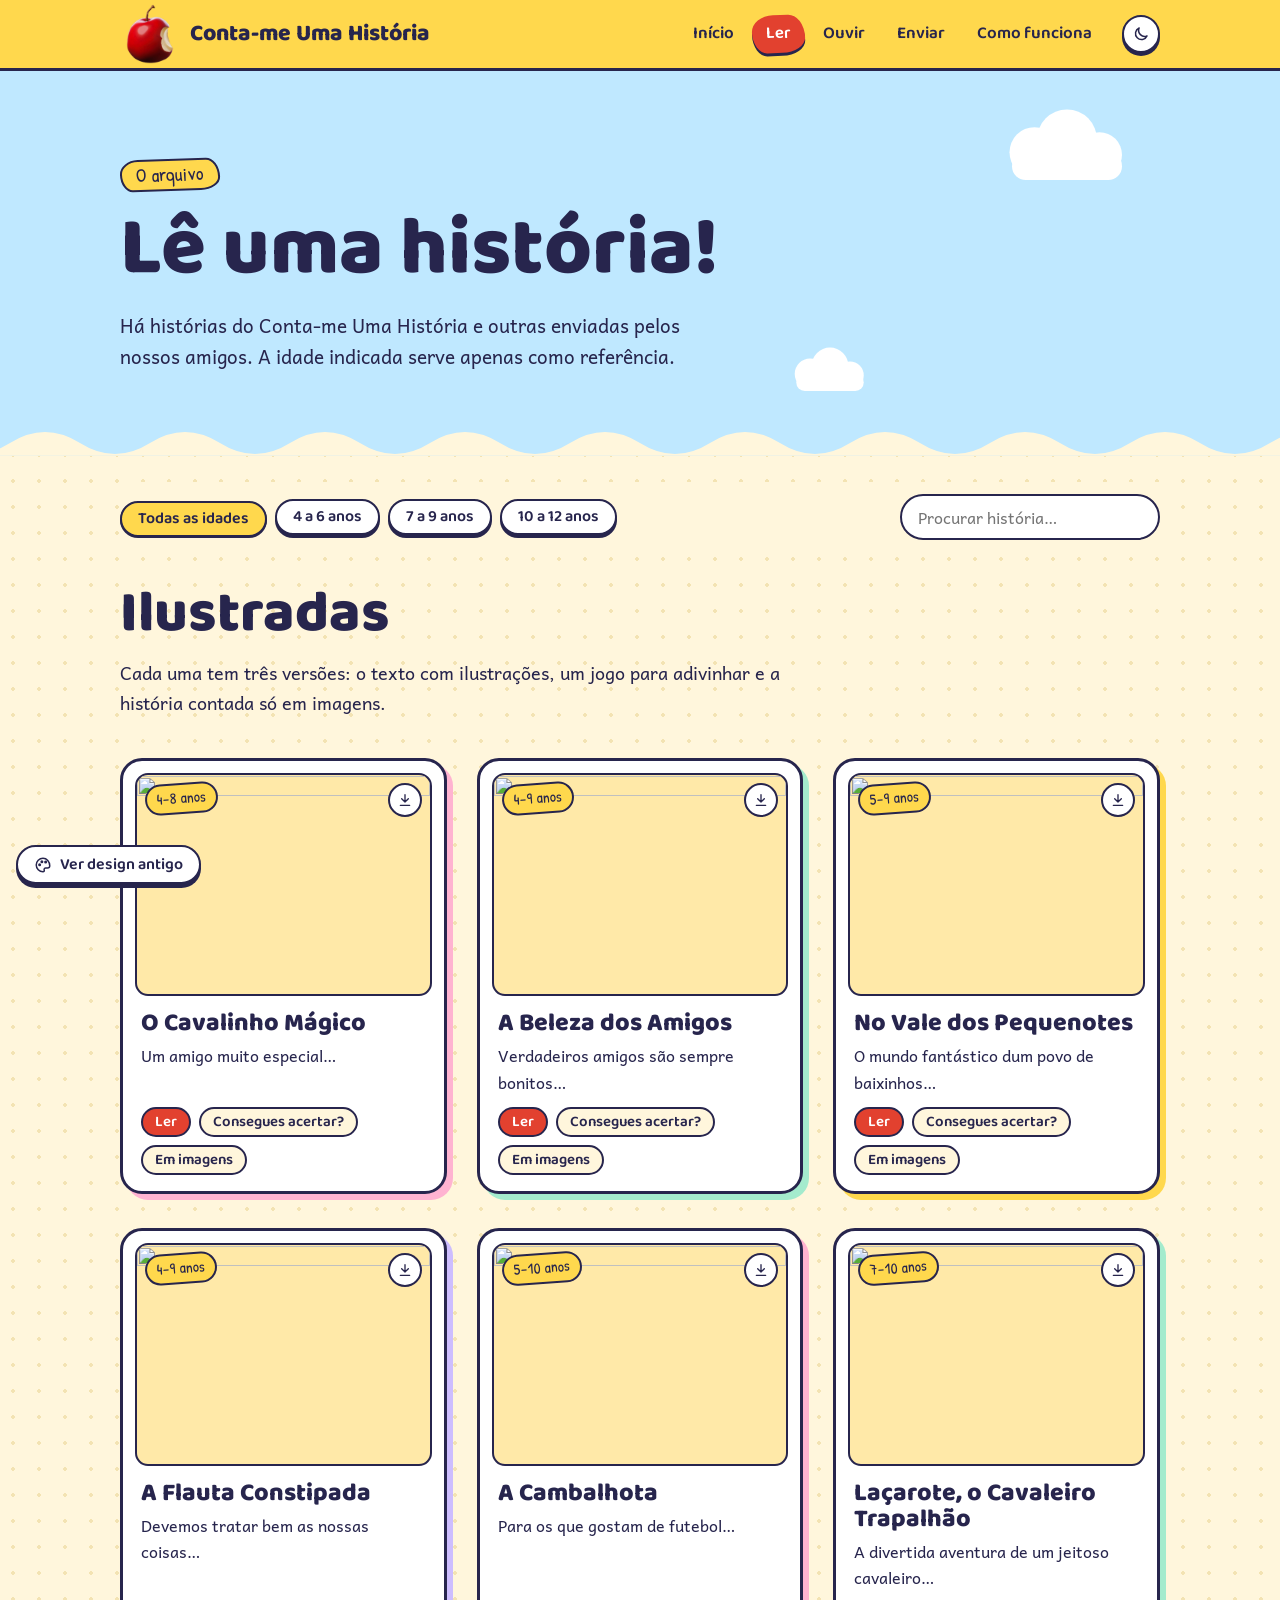
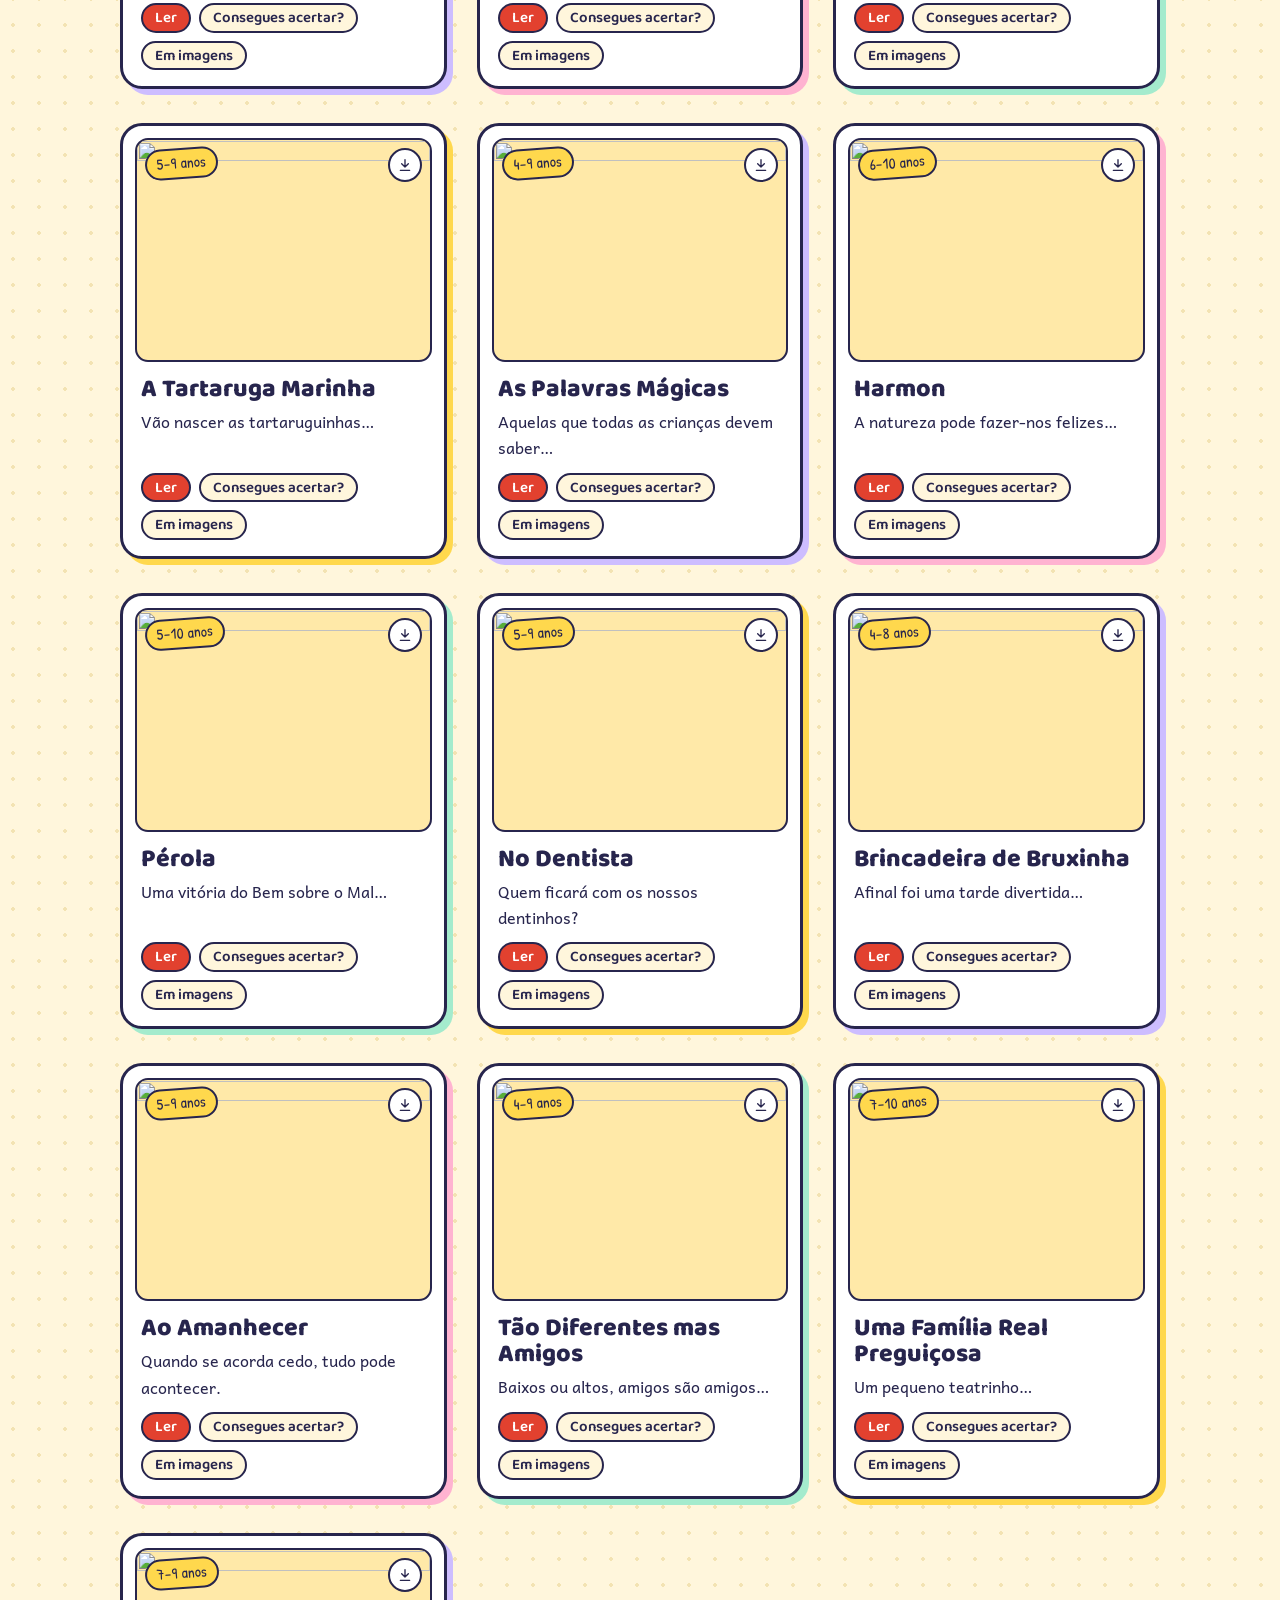
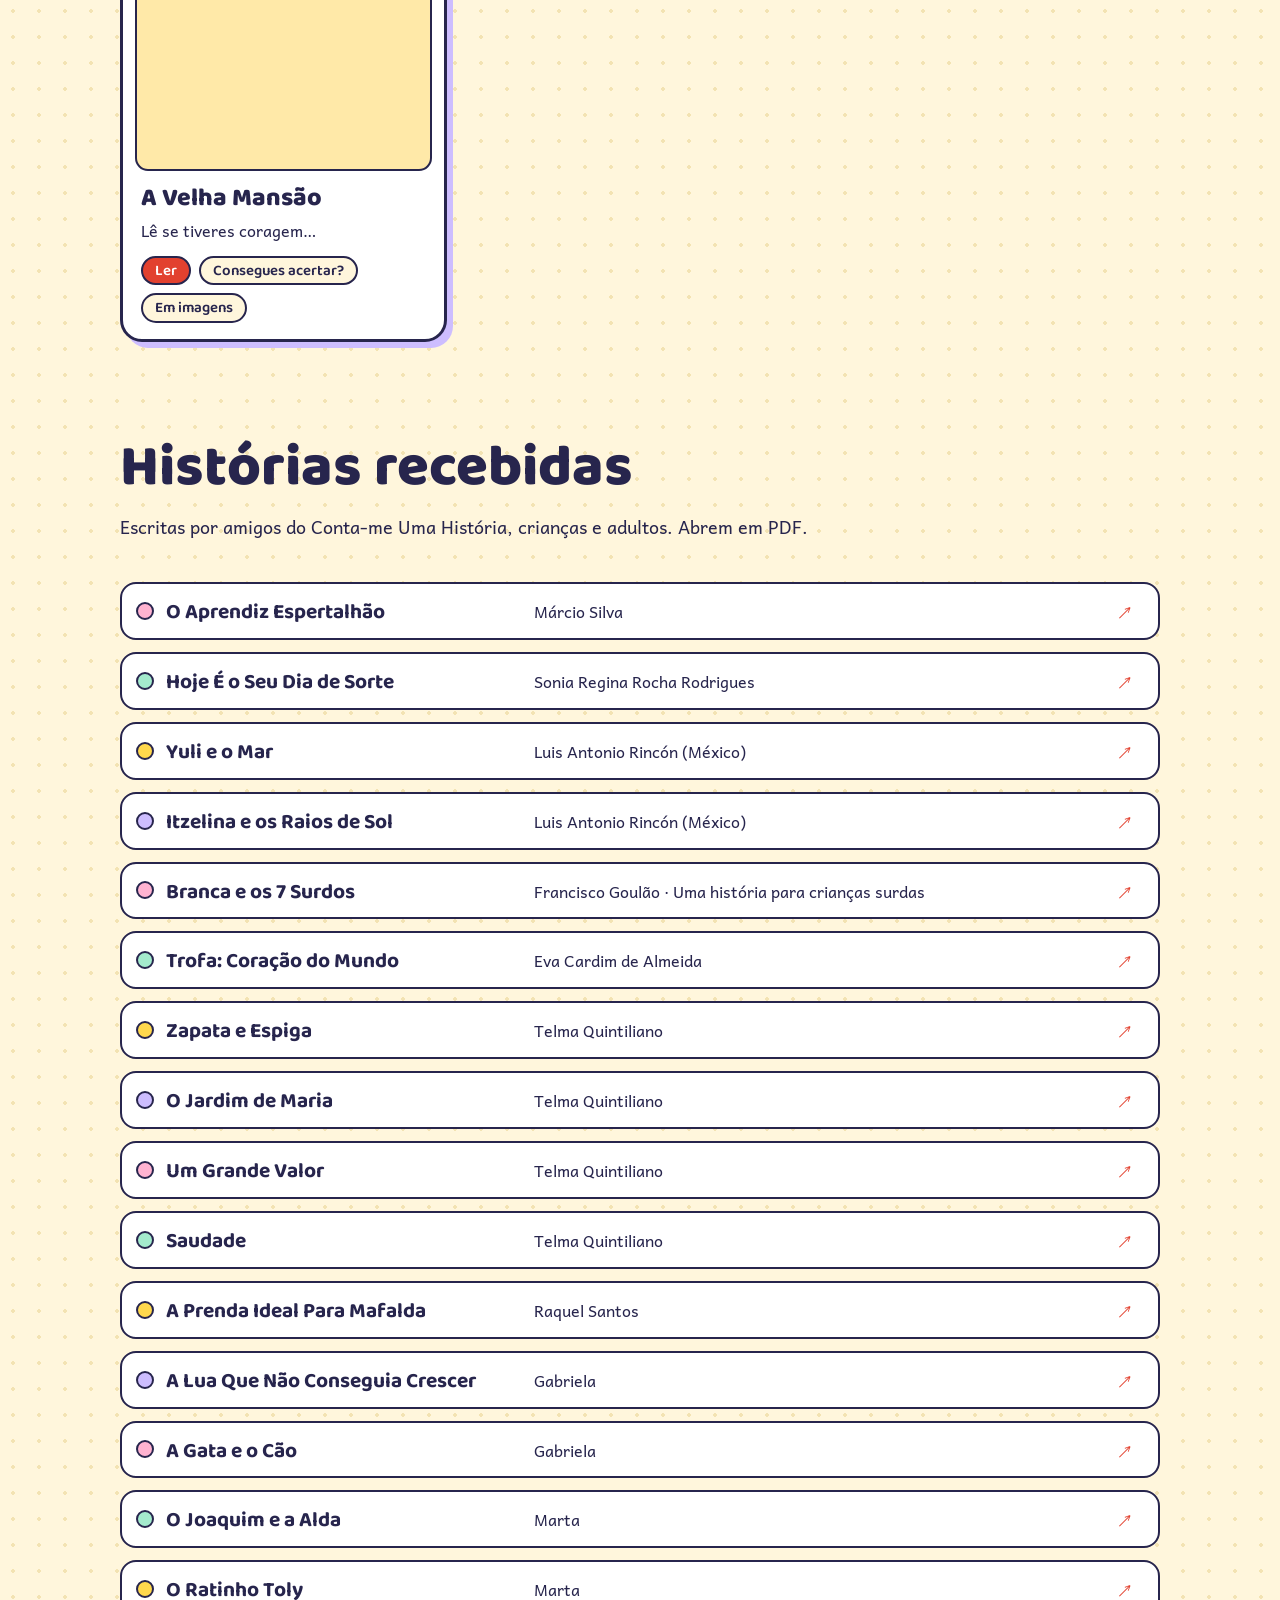
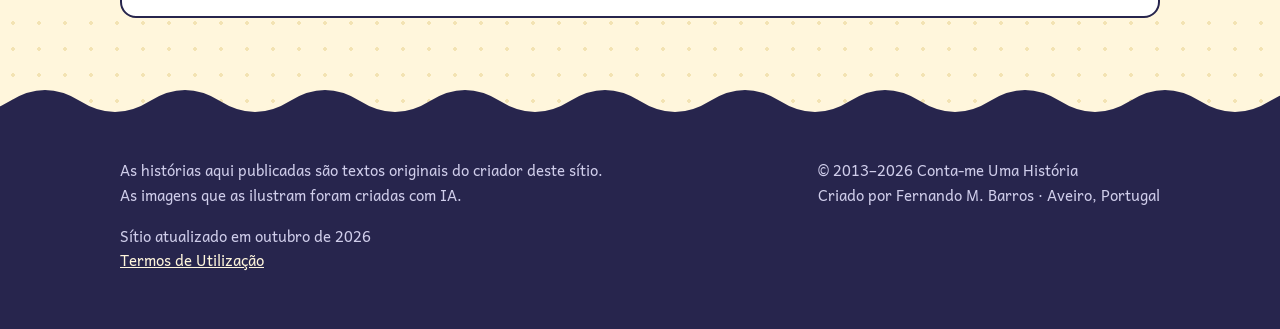
==== commit 24a4f0a1: "Use the author's apple as site logo and tab icon The bitten apple (black background removed) replace" ====
--- a/ler.html
+++ b/ler.html
@@ -4,6 +4,8 @@
   <meta charset="utf-8">
   <meta name="viewport" content="width=device-width, initial-scale=1">
   <title>Ler · Conta-me Uma História</title>
+  <link rel="icon" href="assets/favicon.png" type="image/png" sizes="96x96">
+  <link rel="apple-touch-icon" href="assets/apple-touch-icon.png">
   <script>
     // Tema antes de desenhar a página, para não piscar: o escolhido no botão ou, se nenhum, o do sistema.
     try { var tema = localStorage.getItem("tema"); } catch (e) {}
@@ -16,8 +18,8 @@
   <link rel="preconnect" href="https://fonts.gstatic.com" crossorigin>
   <link href="https://fonts.googleapis.com/css2?family=Instrument+Sans:wght@400;500;600&family=Young+Serif&display=swap" rel="stylesheet">
   <link href="https://fonts.googleapis.com/css2?family=Andika:wght@400;700&family=Baloo+2:wght@500;600;700;800&family=Patrick+Hand&display=swap" rel="stylesheet">
-  <link rel="stylesheet" href="assets/style.css?v=4">
-  <link rel="stylesheet" href="assets/kids.css?v=3">
+  <link rel="stylesheet" href="assets/style.css?v=6">
+  <link rel="stylesheet" href="assets/kids.css?v=5">
 </head>
 <body data-page="ler">
   <div data-header></div>
@@ -61,7 +63,7 @@
   <div data-footer></div>
 
   <script src="assets/data.js?v=2"></script>
-  <script src="assets/site.js?v=3"></script>
+  <script src="assets/site.js?v=4"></script>
   <script src="assets/design.js?v=1"></script>
   <script>
     const ageLabel = ([a, b]) => a === b ? `${a} anos` : `${a}–${b} anos`;
--- a/assets/style.css
+++ b/assets/style.css
@@ -116,7 +116,7 @@
   white-space: nowrap;
 }
 
-.brand svg { width: 26px; height: 26px; flex: none; }
+.brand img { width: 52px; height: 52px; flex: none; }
 
 .nav {
   display: flex;
@@ -186,8 +186,8 @@
 /* Telemóveis estreitos: marca, menu e botão do tema têm de caber numa linha */
 @media (max-width: 480px) {
   .site-header .wrap { gap: 10px; }
-  .brand { font-size: 16px; gap: 8px; min-width: 0; }
-  .brand svg { width: 22px; height: 22px; }
+  .brand { font-size: 15px; gap: 4px; min-width: 0; }
+  .brand img { width: 42px; height: 42px; margin-left: -6px; }
   .brand span { overflow: hidden; text-overflow: ellipsis; }
   .nav-toggle { padding: 6px 11px; }
   .theme-toggle { width: 34px; height: 34px; }
--- a/assets/kids.css
+++ b/assets/kids.css
@@ -118,8 +118,8 @@
 
   & .site-header { background: var(--header); border-bottom: 3px solid var(--shadow); }
   & .brand { font-weight: 800; font-size: 23px; }
-  & .brand svg { width: 30px; height: 30px; transform-origin: 50% 80%; }
-  & .brand:hover svg { animation: kids-wiggle 0.5s ease; }
+  & .brand img { width: 60px; height: 60px; transform-origin: 50% 80%; }
+  & .brand:hover img { animation: kids-wiggle 0.5s ease; }
 
   & .nav a { font-family: var(--font-display); font-weight: 600; font-size: 17px; padding: 5px 14px; border-radius: var(--blob); transition: transform 0.15s ease, background 0.15s ease; }
   & .nav a:hover { background: var(--card); transform: rotate(-2deg); }
@@ -138,8 +138,8 @@
     & .brand { font-size: 20px; }
   }
   @media (max-width: 480px) {
-    & .brand { font-size: 17px; }
-    & .brand svg { width: 24px; height: 24px; }
+    & .brand { font-size: 16px; }
+    & .brand img { width: 44px; height: 44px; }
   }
 
   /* ---------- Botões: grossos, de carregar ---------- */
@@ -647,7 +647,7 @@
   & .design-toggle.inline:hover { background: var(--sun); border-color: var(--sun); color: #27254d; }
 
   @media (prefers-reduced-motion: reduce) {
-    & .hero .wrap::before, & .brand:hover svg { animation: none; }
+    & .hero .wrap::before, & .brand:hover img { animation: none; }
     & .btn:hover, & .door:hover, & .story:hover, & .option:hover:not(:disabled) { transform: none; }
   }
 }
